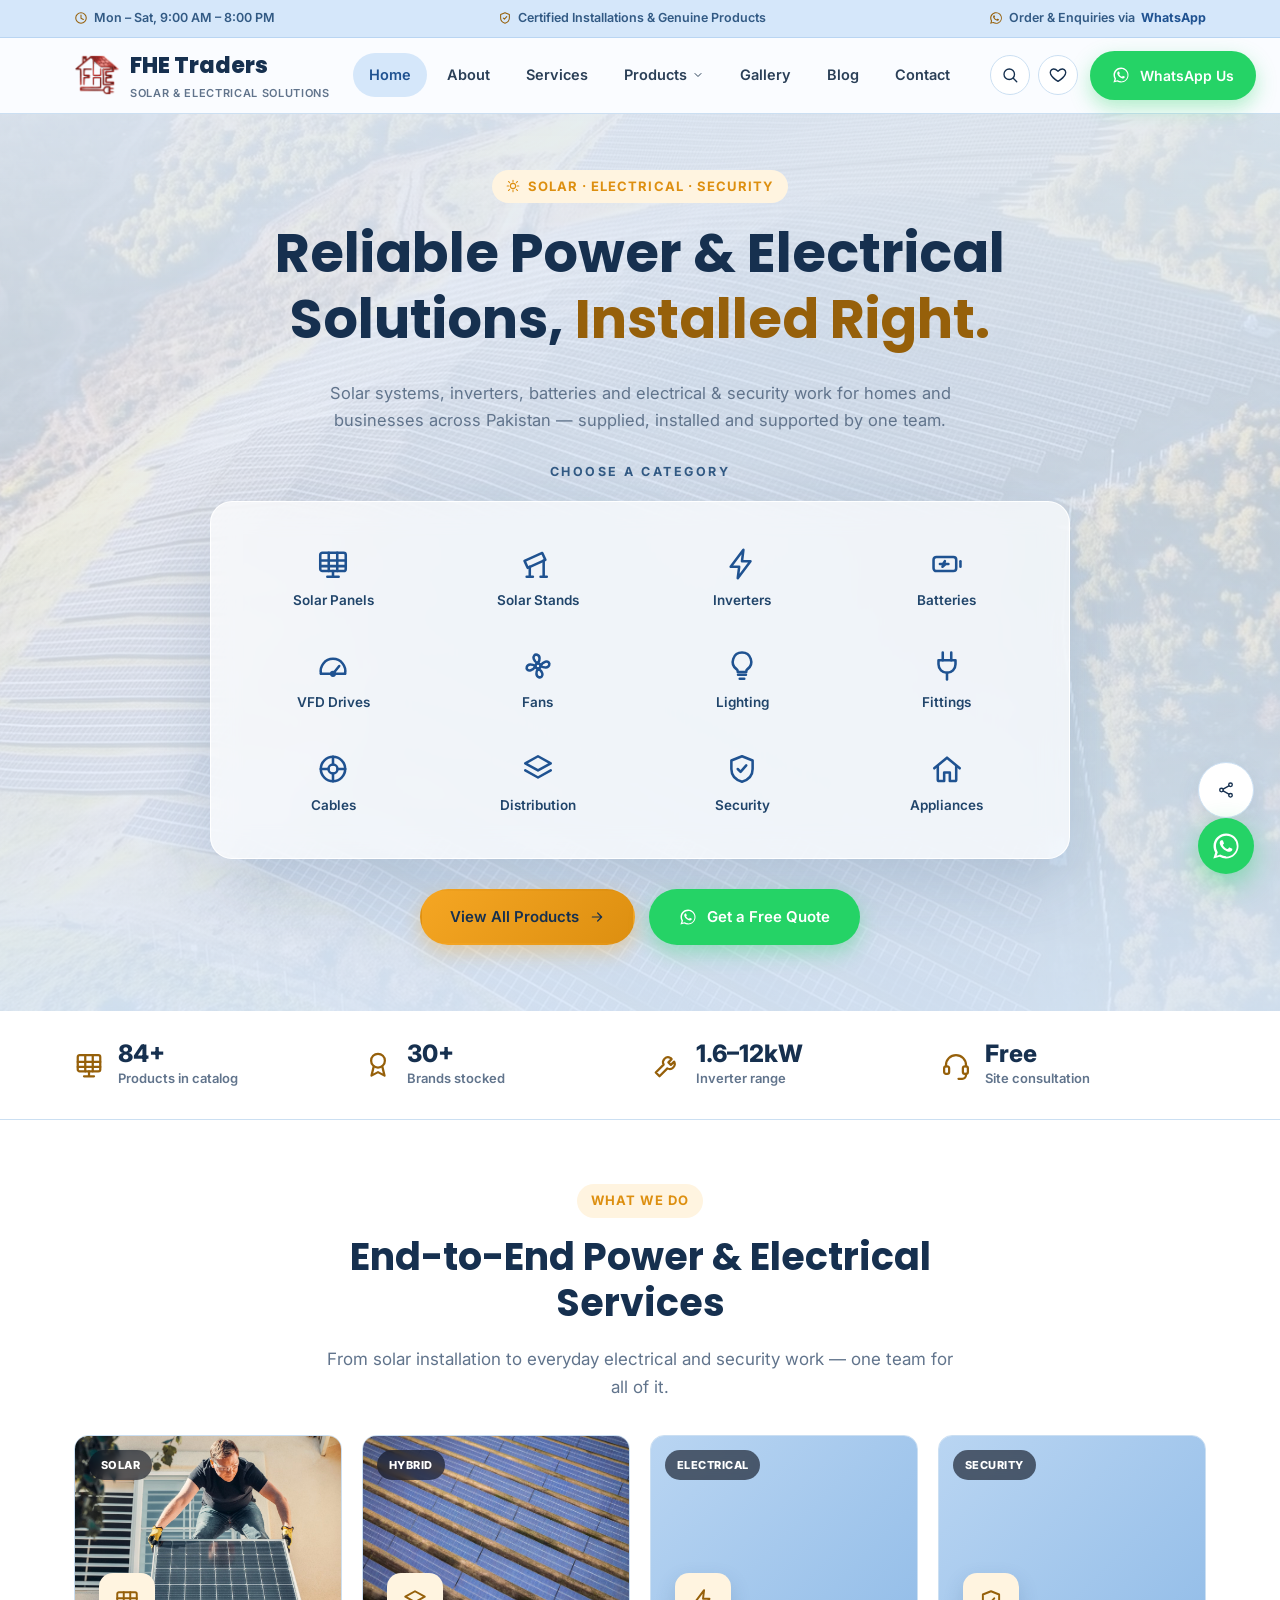
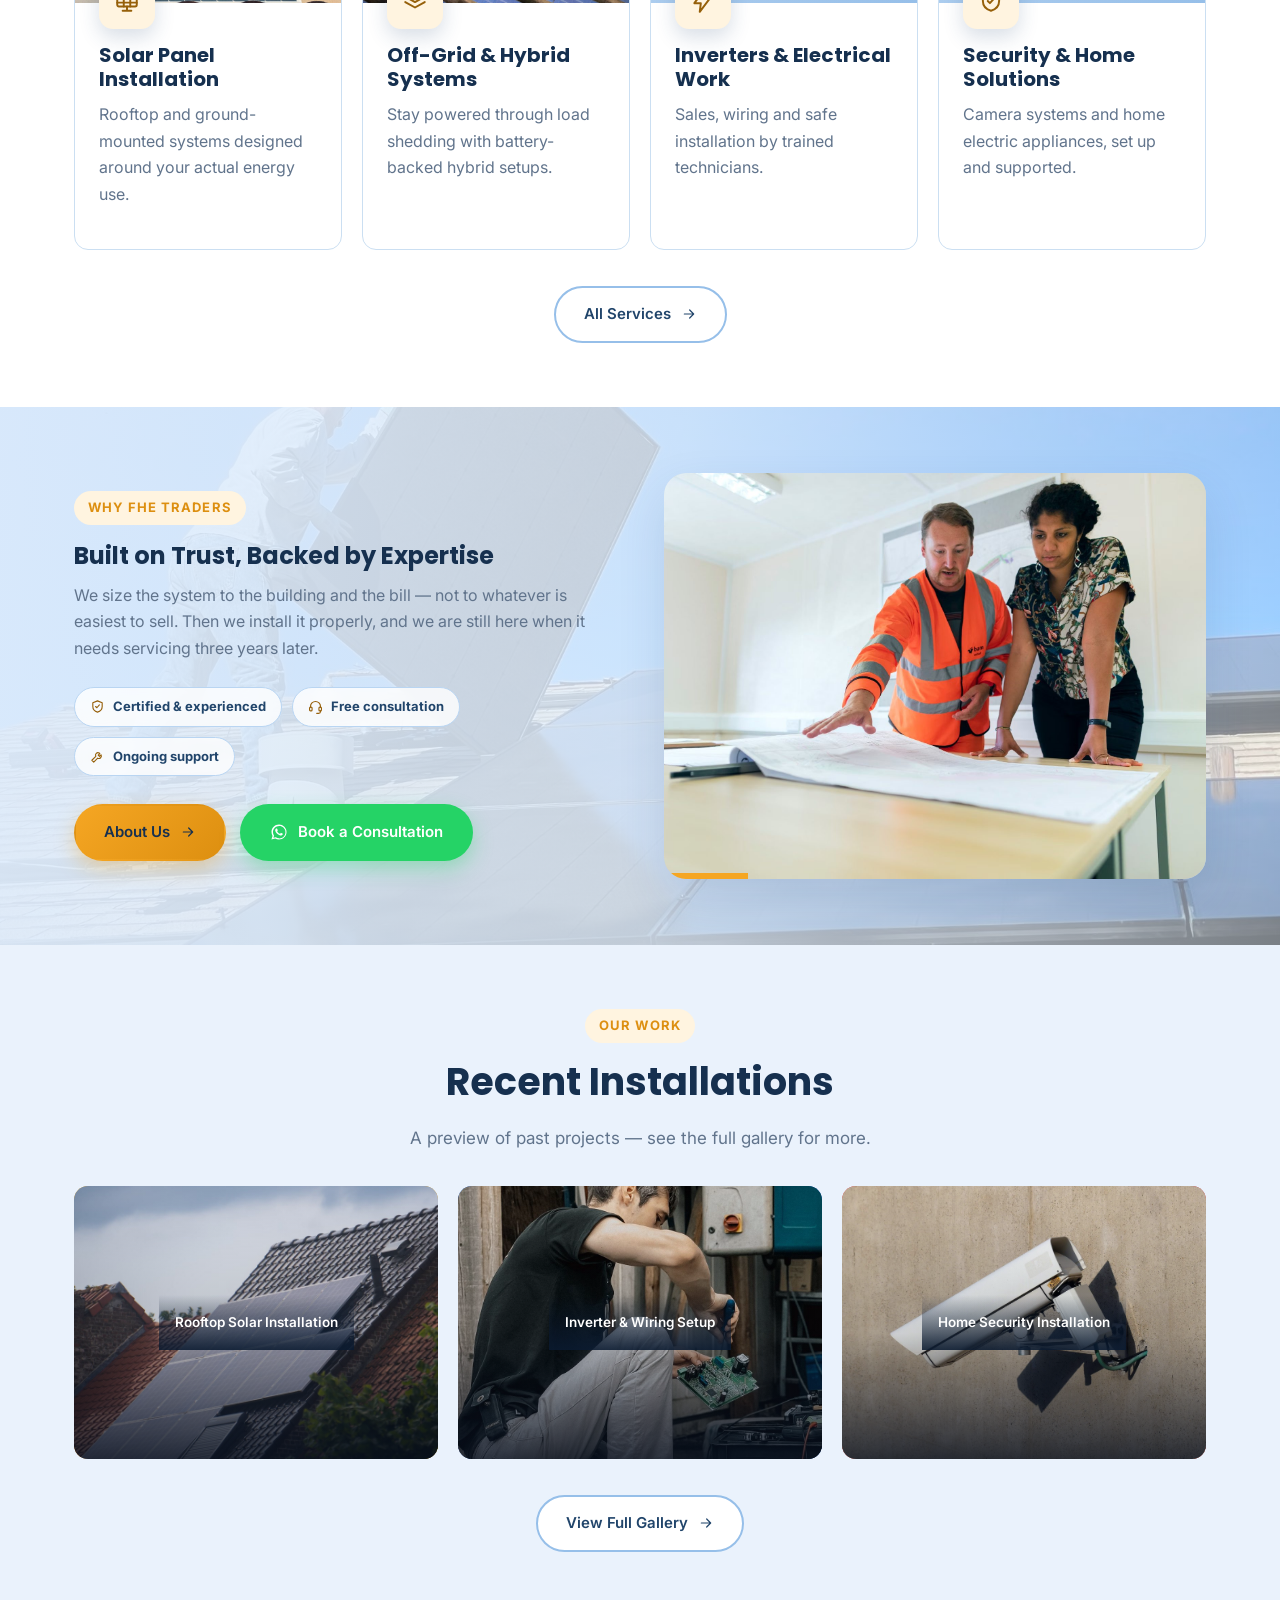
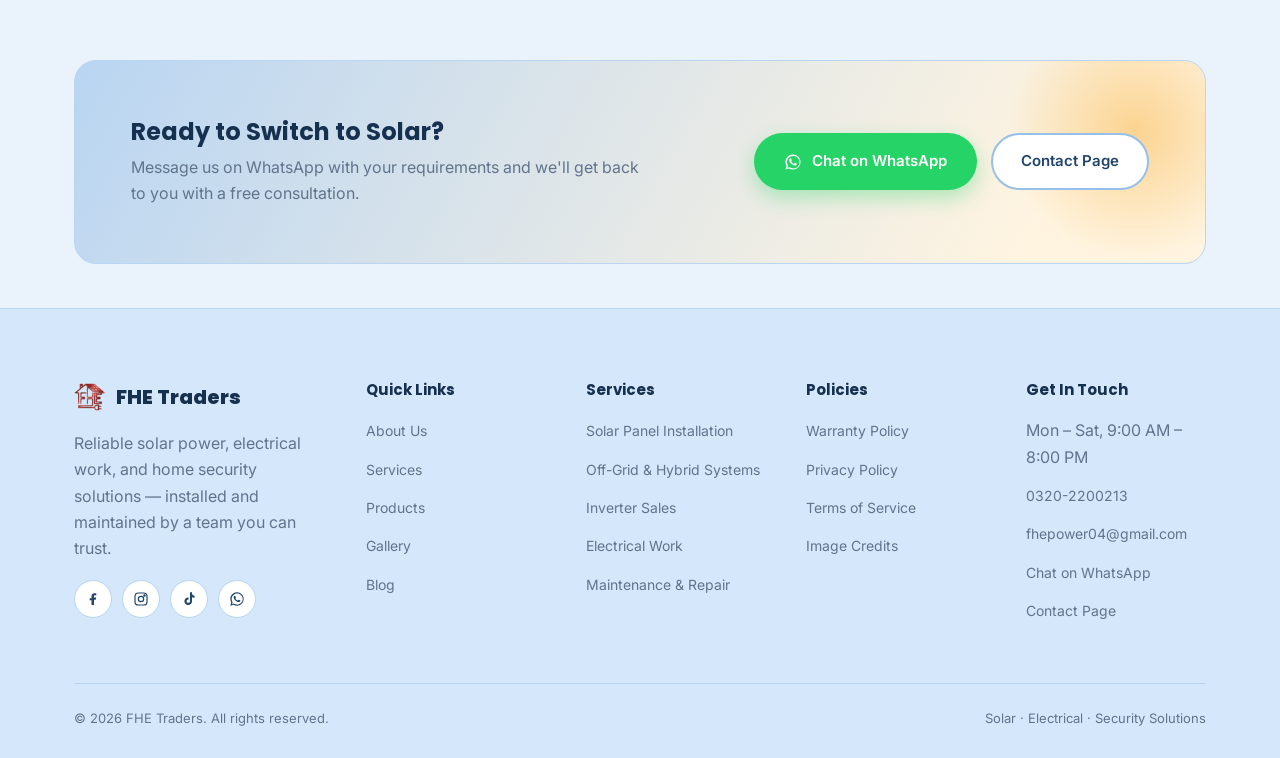
==== index.html @ 580abaf8 "Batteries: keep only the supplied Huawei ESM-48100B1 Removes the 14 other battery cards and replaces" ====
<!doctype html>
<html lang="en">
<head>
<meta charset="UTF-8">
<meta name="viewport" content="width=device-width, initial-scale=1.0">
<title>FHE Traders — Solar, Electrical & Security Solutions</title>
<meta name="description" content="FHE Traders provides solar panel installation, off-grid & hybrid systems, inverters, electrical work, and home security solutions. Chat with us on WhatsApp for a quote.">
<link rel="icon" type="image/png" href="images/site/favicon-32.png">
<link rel="preconnect" href="https://fonts.googleapis.com">
<link rel="preconnect" href="https://fonts.gstatic.com" crossorigin>
<link href="https://fonts.googleapis.com/css2?family=Inter:wght@400;500;600;700&family=Poppins:wght@600;700;800&display=swap" rel="stylesheet">
<link rel="stylesheet" href="css/style.css?v=20260919-batt">
<!-- Without JS the intro can never run, so undo the state it starts in. -->
<noscript><style>
.brand-intro { display: none; }
body.intro-pending { overflow: auto; }
body.intro-pending .logo .logo-mark img,
body.intro-pending .hero-inner > * { opacity: 1; transform: none; }
</style></noscript>
</head>
<body class="intro-pending">

<!-- Brand intro: the logo lands centre-screen, then flies to its slot in the
     header while the hero copy fades up behind it. js/intro.js drives it and
     removes .intro-pending if anything goes wrong, so the page can never be
     left hidden. -->
<div class="brand-intro" id="brand-intro" aria-hidden="true">
  <div class="brand-intro-stage" id="brand-intro-stage">
    <!-- Outline traced from the logo artwork; each path draws itself via
         stroke-dashoffset (pathLength="1" normalises the lengths), then the
         finished PNG cross-fades in over it. -->
    <svg class="brand-intro-draw" viewBox="0 0 512 512" fill="none" stroke="currentColor"
         stroke-width="2.6" stroke-linecap="round" stroke-linejoin="round">
        <path pathLength="1" d="M93.0 48.0L92.0 120.0L21.0 180.0L15.0 187.0L17.0 194.0L27.0 197.0L63.0 197.0L65.0 199.0L66.0 362.0L69.0 366.0L73.0 367.0L79.0 364.0L83.0 360.0L84.0 353.0L83.0 200.0L81.0 190.0L76.0 184.0L51.0 183.0L50.0 181.0L96.0 142.0L100.0 137.0L187.0 66.0L190.0 66.0L208.0 84.0L209.0 91.0L209.0 257.0L211.0 261.0L217.0 265.0L230.0 265.0L236.0 267.0L287.0 267.0L298.0 263.0L302.0 258.0L302.0 188.0L298.0 183.0L293.0 183.0L288.0 188.0L288.0 245.0L285.0 251.0L225.0 252.0L223.0 250.0L223.0 129.0L225.0 119.0L224.0 109.0L229.0 106.0L298.0 170.0L386.0 171.0L396.0 175.0L402.0 180.0L401.0 182.0L324.0 183.0L314.0 194.0L313.0 203.0L316.0 212.0L315.0 225.0L317.0 228.0L318.0 360.0L323.0 367.0L414.0 368.0L427.0 366.0L443.0 366.0L445.0 364.0L446.0 333.0L439.0 327.0L382.0 327.0L366.0 326.0L364.0 324.0L364.0 299.0L367.0 295.0L387.0 292.0L419.0 290.0L422.0 287.0L421.0 255.0L418.0 252.0L414.0 251.0L365.0 251.0L365.0 229.0L367.0 227.0L370.0 229.0L374.0 226.0L382.0 227.0L384.0 225.0L392.0 224.0L427.0 224.0L440.0 222.0L445.0 218.0L446.0 200.0L448.0 198.0L478.0 197.0L482.0 195.0L494.0 194.0L495.0 187.0L396.0 101.0L378.0 87.0L375.0 88.0L373.0 86.0L373.0 82.0L370.0 81.0L331.0 44.0L189.0 43.0L182.0 45.0L148.0 74.0L143.0 71.0L143.0 51.0L140.0 50.0L141.0 48.0L139.0 46.0L103.0 45.0L95.0 46.0Z"/>
        <path pathLength="1" d="M66.0 395.0L66.0 427.0L70.0 431.0L323.0 432.0L331.0 448.0L341.0 459.0L351.0 465.0L362.0 468.0L400.0 468.0L404.0 465.0L404.0 454.0L406.0 451.0L436.0 451.0L442.0 448.0L442.0 443.0L432.0 435.0L413.0 434.0L405.0 432.0L405.0 416.0L408.0 413.0L422.0 411.0L440.0 411.0L442.0 409.0L442.0 403.0L440.0 403.0L437.0 399.0L407.0 395.0L405.0 393.0L404.0 385.0L395.0 378.0L362.0 378.0L350.0 381.0L338.0 388.0L331.0 395.0L324.0 408.0L324.0 411.0L321.0 414.0L316.0 415.0L90.0 414.0L87.0 412.0L88.0 409.0L95.0 409.0L104.0 405.0L121.0 404.0L153.0 405.0L171.0 403.0L294.0 403.0L299.0 401.0L302.0 397.0L302.0 284.0L296.0 278.0L215.0 278.0L210.0 282.0L209.0 287.0L210.0 363.0L213.0 366.0L219.0 366.0L222.0 363.0L223.0 299.0L226.0 292.0L285.0 291.0L288.0 294.0L288.0 382.0L285.0 386.0L264.0 386.0L247.0 388.0L217.0 388.0L204.0 386.0L172.0 388.0L116.0 388.0L107.0 386.0L88.0 386.0L74.0 388.0Z"/>
        <path pathLength="1" d="M192.0 183.0L108.0 183.0L103.0 187.0L103.0 260.0L107.0 264.0L114.0 265.0L115.0 267.0L136.0 270.0L139.0 273.0L145.0 275.0L144.0 277.0L107.0 278.0L103.0 282.0L102.0 360.0L105.0 366.0L111.0 367.0L117.0 360.0L116.0 342.0L117.0 336.0L119.0 334.0L120.0 295.0L123.0 292.0L171.0 291.0L176.0 284.0L176.0 256.0L174.0 253.0L163.0 251.0L121.0 251.0L118.0 249.0L117.0 245.0L119.0 240.0L121.0 200.0L125.0 198.0L193.0 198.0L197.0 196.0L198.0 188.0Z"/>
        <path pathLength="1" d="M416.0 196.0L419.0 199.0L420.0 205.0L424.0 206.0L420.0 209.0L357.0 209.0L351.0 212.0L346.0 217.0L344.0 223.0L347.0 261.0L350.0 264.0L354.0 265.0L357.0 269.0L376.0 271.0L382.0 275.0L381.0 277.0L354.0 277.0L348.0 281.0L347.0 314.0L345.0 328.0L349.0 339.0L351.0 339.0L352.0 342.0L358.0 341.0L360.0 343.0L395.0 342.0L407.0 346.0L408.0 349.0L406.0 351.0L336.0 352.0L333.0 349.0L334.0 203.0L338.0 199.0L345.0 202.0L352.0 200.0L361.0 200.0L375.0 203.0L394.0 202.0L407.0 199.0L410.0 196.0Z"/>
        <path pathLength="1" d="M384.0 396.0L387.0 399.0L386.0 406.0L384.0 406.0L385.0 412.0L382.0 415.0L381.0 419.0L382.0 423.0L380.0 444.0L382.0 448.0L378.0 450.0L362.0 451.0L356.0 450.0L346.0 445.0L341.0 440.0L337.0 429.0L338.0 416.0L341.0 410.0L351.0 400.0L360.0 396.0Z"/>
        <path pathLength="1" d="M115.0 76.0L119.0 81.0L122.0 94.0L113.0 103.0L110.0 104.0L109.0 79.0L111.0 76.0Z"/>
        <path pathLength="1" d="M411.0 156.0L441.0 156.0Z"/>
    </svg>
    <img id="brand-intro-logo" class="brand-intro-logo" src="images/site/logo.png" alt="">
  </div>
</div>

<svg style="display:none" aria-hidden="true">
  <symbol id="icon-sun" viewBox="0 0 24 24" fill="none" stroke="currentColor" stroke-width="1.8" stroke-linecap="round" stroke-linejoin="round"><circle cx="12" cy="12" r="4.5"/><path d="M12 2v3M12 19v3M4.2 4.2l2.1 2.1M17.7 17.7l2.1 2.1M2 12h3M19 12h3M4.2 19.8l2.1-2.1M17.7 6.3l2.1-2.1"/></symbol>
  <symbol id="icon-panel" viewBox="0 0 24 24" fill="none" stroke="currentColor" stroke-width="1.8" stroke-linecap="round" stroke-linejoin="round"><rect x="3" y="4" width="18" height="13" rx="1.5"/><path d="M3 9.5h18M3 13.5h18M9 4v13M15 4v13"/><path d="M8 21h8M12 17v4"/></symbol>
  <symbol id="icon-battery" viewBox="0 0 24 24" fill="none" stroke="currentColor" stroke-width="1.8" stroke-linecap="round" stroke-linejoin="round"><rect x="2.5" y="7" width="16" height="10" rx="2"/><path d="M21.5 10v4"/><path d="M7 12h2.2L10.5 10 8.8 14 11 12H13"/></symbol>
  <symbol id="icon-zap" viewBox="0 0 24 24" fill="none" stroke="currentColor" stroke-width="1.8" stroke-linecap="round" stroke-linejoin="round"><path d="M13 2 4 14h6l-1 8 9-12h-6l1-8Z"/></symbol>
  <symbol id="icon-wrench" viewBox="0 0 24 24" fill="none" stroke="currentColor" stroke-width="1.8" stroke-linecap="round" stroke-linejoin="round"><path d="M14.7 6.3a4 4 0 0 0-5.4 5.4L3 18l3 3 6.3-6.3a4 4 0 0 0 5.4-5.4l-2.6 2.6-2-2 2.6-2.6Z"/></symbol>
  <symbol id="icon-shield" viewBox="0 0 24 24" fill="none" stroke="currentColor" stroke-width="1.8" stroke-linecap="round" stroke-linejoin="round"><path d="M12 3 4.5 6v6c0 4.5 3.2 7.7 7.5 9 4.3-1.3 7.5-4.5 7.5-9V6L12 3Z"/><path d="M9 12l2 2 4-4.5"/></symbol>
  <symbol id="icon-home" viewBox="0 0 24 24" fill="none" stroke="currentColor" stroke-width="1.8" stroke-linecap="round" stroke-linejoin="round"><path d="M3 11.5 12 4l9 7.5"/><path d="M5.5 10v9.5a1 1 0 0 0 1 1H10v-6h4v6h3.5a1 1 0 0 0 1-1V10"/></symbol>
  <symbol id="icon-headset" viewBox="0 0 24 24" fill="none" stroke="currentColor" stroke-width="1.8" stroke-linecap="round" stroke-linejoin="round"><path d="M4 13v-1a8 8 0 0 1 16 0v1"/><rect x="2.5" y="13" width="4" height="6" rx="1.5"/><rect x="17.5" y="13" width="4" height="6" rx="1.5"/><path d="M20 19v1a3 3 0 0 1-3 3h-3"/></symbol>
  <symbol id="icon-layers" viewBox="0 0 24 24" fill="none" stroke="currentColor" stroke-width="1.8" stroke-linecap="round" stroke-linejoin="round"><path d="m12 3 9 5-9 5-9-5 9-5Z"/><path d="m3 13 9 5 9-5"/></symbol>
  <symbol id="icon-clock" viewBox="0 0 24 24" fill="none" stroke="currentColor" stroke-width="1.8" stroke-linecap="round" stroke-linejoin="round"><circle cx="12" cy="12" r="9"/><path d="M12 7v5.5l4 2"/></symbol>
  <symbol id="icon-pin" viewBox="0 0 24 24" fill="none" stroke="currentColor" stroke-width="1.8" stroke-linecap="round" stroke-linejoin="round"><path d="M12 21s7-6.5 7-11.5A7 7 0 0 0 5 9.5C5 14.5 12 21 12 21Z"/><circle cx="12" cy="9.5" r="2.4"/></symbol>
  <symbol id="icon-phone" viewBox="0 0 24 24" fill="none" stroke="currentColor" stroke-width="1.8" stroke-linecap="round" stroke-linejoin="round"><path d="M6 3h3l1.5 5-2.3 1.7a12.5 12.5 0 0 0 6.1 6.1L16 13.5l5 1.5v3a2 2 0 0 1-2.2 2A17 17 0 0 1 4 5.2 2 2 0 0 1 6 3Z"/></symbol>
  <symbol id="icon-mail" viewBox="0 0 24 24" fill="none" stroke="currentColor" stroke-width="1.8" stroke-linecap="round" stroke-linejoin="round"><rect x="2.5" y="5" width="19" height="14" rx="2"/><path d="m3 6.5 9 6.5 9-6.5"/></symbol>
  <symbol id="icon-whatsapp" viewBox="0 0 32 32" fill="currentColor"><path d="M16.02 2.67C8.65 2.67 2.67 8.65 2.67 16.02c0 2.5.68 4.85 1.86 6.87L2.5 29.33l6.6-1.98a13.3 13.3 0 0 0 6.92 1.9h.01c7.37 0 13.35-5.98 13.35-13.35 0-3.57-1.39-6.92-3.91-9.44a13.26 13.26 0 0 0-9.45-3.79Zm0 24.3h-.01a11.06 11.06 0 0 1-5.64-1.55l-.4-.24-3.92 1.18 1.19-3.82-.26-.4a11.06 11.06 0 0 1-1.7-5.92c0-6.12 4.98-11.1 11.11-11.1 2.97 0 5.76 1.16 7.85 3.26a11.02 11.02 0 0 1 3.25 7.85c0 6.13-4.98 11.11-11.1 11.11h.01v.01Zm6.08-8.32c-.33-.17-1.97-.97-2.28-1.08-.31-.11-.53-.17-.75.17-.22.33-.86 1.08-1.05 1.3-.19.22-.39.25-.72.08-.33-.17-1.4-.52-2.66-1.65-.98-.88-1.65-1.96-1.84-2.29-.19-.33-.02-.5.15-.67.15-.15.33-.39.5-.58.17-.19.22-.33.33-.55.11-.22.06-.42-.03-.58-.08-.17-.75-1.81-1.03-2.48-.27-.65-.55-.56-.75-.57h-.64c-.22 0-.58.08-.88.42-.3.33-1.16 1.13-1.16 2.76 0 1.63 1.19 3.2 1.36 3.42.17.22 2.34 3.57 5.67 5.01.79.34 1.41.55 1.89.7.79.25 1.51.21 2.08.13.63-.09 1.97-.8 2.24-1.58.28-.77.28-1.44.19-1.58-.08-.14-.3-.22-.63-.39Z"/></symbol>
  <symbol id="icon-facebook" viewBox="0 0 24 24" fill="currentColor"><path d="M13.5 21v-8h2.7l.4-3.1h-3.1V8c0-.9.25-1.5 1.55-1.5H17V3.7C16.6 3.65 15.5 3.5 14.2 3.5c-2.6 0-4.4 1.6-4.4 4.5v2.9H7v3.1h2.8V21h3.7Z"/></symbol>
  <symbol id="icon-tiktok" viewBox="0 0 24 24" fill="currentColor"><path d="M16.5 2h-3v13.2a2.6 2.6 0 1 1-2.1-2.55V9.6a5.7 5.7 0 1 0 5.1 5.67V8.9a6.5 6.5 0 0 0 3.9 1.28V7.1a3.6 3.6 0 0 1-3.9-3.6V2Z"/></symbol>
  <symbol id="icon-instagram" viewBox="0 0 24 24" fill="none" stroke="currentColor" stroke-width="1.8" stroke-linecap="round" stroke-linejoin="round"><rect x="3" y="3" width="18" height="18" rx="5"/><circle cx="12" cy="12" r="4"/><circle cx="17.2" cy="6.8" r="1"/></symbol>
  <symbol id="icon-arrow-right" viewBox="0 0 24 24" fill="none" stroke="currentColor" stroke-width="1.8" stroke-linecap="round" stroke-linejoin="round"><path d="M5 12h14M13 6l6 6-6 6"/></symbol>
  <symbol id="icon-check" viewBox="0 0 24 24" fill="none" stroke="currentColor" stroke-width="2" stroke-linecap="round" stroke-linejoin="round"><path d="M20 6 9 17l-5-5"/></symbol>
  <symbol id="icon-image" viewBox="0 0 24 24" fill="none" stroke="currentColor" stroke-width="1.8" stroke-linecap="round" stroke-linejoin="round"><rect x="3" y="4" width="18" height="16" rx="2"/><circle cx="8.5" cy="9.5" r="1.7"/><path d="m21 16-5.5-5.5L4 21"/></symbol>
  <symbol id="icon-menu-book" viewBox="0 0 24 24" fill="none" stroke="currentColor" stroke-width="1.8" stroke-linecap="round" stroke-linejoin="round"><path d="M4 5.5A2.5 2.5 0 0 1 6.5 3H20v15.5H6.5A2.5 2.5 0 0 0 4 21V5.5Z"/><path d="M4 18.5A2.5 2.5 0 0 1 6.5 16H20"/></symbol>
  <symbol id="icon-target" viewBox="0 0 24 24" fill="none" stroke="currentColor" stroke-width="1.8" stroke-linecap="round" stroke-linejoin="round"><circle cx="12" cy="12" r="8.5"/><circle cx="12" cy="12" r="4.5"/><circle cx="12" cy="12" r="0.8" fill="currentColor"/></symbol>
  <symbol id="icon-eye" viewBox="0 0 24 24" fill="none" stroke="currentColor" stroke-width="1.8" stroke-linecap="round" stroke-linejoin="round"><path d="M2.5 12S6 5.5 12 5.5 21.5 12 21.5 12 18 18.5 12 18.5 2.5 12 2.5 12Z"/><circle cx="12" cy="12" r="3"/></symbol>
  <symbol id="icon-award" viewBox="0 0 24 24" fill="none" stroke="currentColor" stroke-width="1.8" stroke-linecap="round" stroke-linejoin="round"><circle cx="12" cy="8.5" r="5.5"/><path d="m8.5 13.5-1.7 7 5.2-2.8 5.2 2.8-1.7-7"/></symbol>
  <symbol id="icon-tool-alt" viewBox="0 0 24 24" fill="none" stroke="currentColor" stroke-width="1.8" stroke-linecap="round" stroke-linejoin="round"><path d="M11 4a3 3 0 0 1 3.9 2.9c0 .4-.07.77-.2 1.1l6 6a2.1 2.1 0 0 1-3 3l-6-6a3 3 0 0 1-4-3.6L9.5 9.2 7.3 7 8 4.3 10 4Z"/></symbol>
  <symbol id="icon-search" viewBox="0 0 24 24" fill="none" stroke="currentColor" stroke-width="1.8" stroke-linecap="round" stroke-linejoin="round"><circle cx="11" cy="11" r="7"/><path d="m21 21-4.3-4.3"/></symbol>
  <symbol id="icon-heart" viewBox="0 0 24 24" fill="none" stroke="currentColor" stroke-width="1.8" stroke-linecap="round" stroke-linejoin="round"><path d="M12 20.5s-7.5-4.6-9.7-9.3C.8 7.8 2.4 4.5 5.8 4c2.1-.3 3.9.8 6.2 3 2.3-2.2 4.1-3.3 6.2-3 3.4.5 5 3.8 3.5 7.2C19.5 15.9 12 20.5 12 20.5Z"/></symbol>
  <symbol id="icon-chevron-down" viewBox="0 0 24 24" fill="none" stroke="currentColor" stroke-width="2" stroke-linecap="round" stroke-linejoin="round"><path d="m6 9 6 6 6-6"/></symbol>
  <symbol id="icon-x" viewBox="0 0 24 24" fill="none" stroke="currentColor" stroke-width="2" stroke-linecap="round" stroke-linejoin="round"><path d="M18 6 6 18M6 6l12 12"/></symbol>
  <symbol id="icon-arrow-up" viewBox="0 0 24 24" fill="none" stroke="currentColor" stroke-width="2" stroke-linecap="round" stroke-linejoin="round"><path d="M12 19V5M6 11l6-6 6 6"/></symbol>
  <symbol id="icon-star" viewBox="0 0 24 24" fill="none" stroke="currentColor" stroke-width="1.8" stroke-linecap="round" stroke-linejoin="round"><path d="m12 3 2.6 5.9 6.4.6-4.8 4.3 1.4 6.3L12 16.9 6.4 20.1l1.4-6.3-4.8-4.3 6.4-.6L12 3Z"/></symbol>
  <symbol id="icon-plug" viewBox="0 0 24 24" fill="none" stroke="currentColor" stroke-width="1.8" stroke-linecap="round" stroke-linejoin="round"><path d="M9 2.5v5.5M15 2.5v5.5"/><path d="M6 8h12v2.8a6 6 0 0 1-12 0V8Z"/><path d="M12 16.8V21.5"/></symbol>
  <symbol id="icon-stand" viewBox="0 0 24 24" fill="none" stroke="currentColor" stroke-width="1.8" stroke-linecap="round" stroke-linejoin="round"><path d="M2.5 9.8 15 4.2l2.2 4.9L4.7 14.7 2.5 9.8Z"/><path d="M6.2 14V21M16 9.6V21M4 21h4.4M13.8 21h4.4"/></symbol>
  <symbol id="icon-gauge" viewBox="0 0 24 24" fill="none" stroke="currentColor" stroke-width="1.8" stroke-linecap="round" stroke-linejoin="round"><path d="M3.5 17.5a8.7 8.7 0 1 1 17 0"/><path d="M12 17.5 16.4 12"/><circle cx="12" cy="17.5" r="1.3"/><path d="M3.5 17.5h17"/></symbol>
  <symbol id="icon-fan" viewBox="0 0 24 24" fill="none" stroke="currentColor" stroke-width="1.8" stroke-linecap="round" stroke-linejoin="round"><circle cx="12" cy="12" r="1.8"/><path d="M12 10.2c1.6-2.6 1.5-5.4-.6-6.1-1.7-.6-3 .9-2.4 2.8.4 1.4 1.6 2.6 3 3.3Z"/><path d="M13.8 12c2.6 1.6 5.4 1.5 6.1-.6.6-1.7-.9-3-2.8-2.4-1.4.4-2.6 1.6-3.3 3Z"/><path d="M12 13.8c-1.6 2.6-1.5 5.4.6 6.1 1.7.6 3-.9 2.4-2.8-.4-1.4-1.6-2.6-3-3.3Z"/><path d="M10.2 12c-2.6-1.6-5.4-1.5-6.1.6-.6 1.7.9 3 2.8 2.4 1.4-.4 2.6-1.6 3.3-3Z"/></symbol>
  <symbol id="icon-cable" viewBox="0 0 24 24" fill="none" stroke="currentColor" stroke-width="1.8" stroke-linecap="round" stroke-linejoin="round"><circle cx="12" cy="12" r="8.6"/><circle cx="12" cy="12" r="3.2"/><path d="M12 3.4v5.4M12 15.2v5.4M3.4 12h5.4M15.2 12h5.4"/></symbol>
  <symbol id="icon-bulb" viewBox="0 0 24 24" fill="none" stroke="currentColor" stroke-width="1.8" stroke-linecap="round" stroke-linejoin="round"><path d="M9.2 18.2h5.6M10.4 21h3.2"/><path d="M12 2.5a6.5 6.5 0 0 0-3.9 11.7c.5.4.9 1 .9 1.7v.3h6v-.3c0-.7.4-1.3.9-1.7A6.5 6.5 0 0 0 12 2.5Z"/></symbol>
  <symbol id="icon-share" viewBox="0 0 24 24" fill="none" stroke="currentColor" stroke-width="1.8" stroke-linecap="round" stroke-linejoin="round"><circle cx="18" cy="5" r="2.4"/><circle cx="6" cy="12" r="2.4"/><circle cx="18" cy="19" r="2.4"/><path d="m8.2 10.8 7.6-4.4M8.2 13.2l7.6 4.4"/></symbol>
</svg>

<div class="utility-bar">
  <div class="container">
    <div class="utility-item"><svg width="14" height="14"><use href="#icon-clock"/></svg> Mon &ndash; Sat, 9:00 AM &ndash; 8:00 PM</div>
    <div class="utility-item"><svg width="14" height="14"><use href="#icon-shield"/></svg> Certified Installations &amp; Genuine Products</div>
    <div class="utility-item"><svg width="14" height="14"><use href="#icon-whatsapp"/></svg> Order &amp; Enquiries via <a href="#" data-whatsapp data-msg="Hi FHE Traders, I'd like to get in touch.">WhatsApp</a></div>
  </div>
</div>

<header class="site-header">
  <div class="container">
    <a href="index.html" class="logo">
      <span class="logo-mark"><img src="images/site/logo-mark.png" alt="" width="46" height="46" decoding="async"></span>
      <span>FHE Traders<small>Solar &amp; Electrical Solutions</small></span>
    </a>
    <nav class="main-nav">
      <a href="index.html">Home</a>
      <a href="about.html">About</a>
      <a href="services.html">Services</a>
      <div class="nav-dropdown" id="categories-dropdown">
        <a href="products.html">Products <span class="chev-btn" aria-hidden="true"><svg class="chev" width="12" height="12"><use href="#icon-chevron-down"/></svg></span></a>
        <div class="nav-dropdown-panel">
          <a href="products.html#solar-panels" class="nav-dropdown-item cat-solar"><svg><use href="#icon-panel"/></svg> Solar Panels</a>
          <a href="products.html#solar-stands" class="nav-dropdown-item cat-stands"><svg><use href="#icon-stand"/></svg> Solar Stands</a>
          <a href="products.html#inverters" class="nav-dropdown-item cat-inverter"><svg><use href="#icon-zap"/></svg> Inverters</a>
          <a href="products.html#batteries" class="nav-dropdown-item cat-battery"><svg><use href="#icon-battery"/></svg> Lithium Batteries</a>
          <a href="products.html#vfd" class="nav-dropdown-item cat-vfd"><svg><use href="#icon-gauge"/></svg> VFD Drives</a>
          <a href="products.html#fans" class="nav-dropdown-item cat-fans"><svg><use href="#icon-fan"/></svg> Fans</a>
          <a href="products.html#lighting" class="nav-dropdown-item cat-lighting"><svg><use href="#icon-bulb"/></svg> Lighting</a>
          <a href="products.html#fittings" class="nav-dropdown-item cat-fittings"><svg><use href="#icon-plug"/></svg> Electrical Fittings</a>
          <a href="products.html#wiring" class="nav-dropdown-item cat-wiring"><svg><use href="#icon-cable"/></svg> Wiring &amp; Cables</a>
          <a href="products.html#distribution" class="nav-dropdown-item cat-distribution"><svg><use href="#icon-layers"/></svg> Distribution &amp; Breakers</a>
          <a href="products.html#security" class="nav-dropdown-item cat-security"><svg><use href="#icon-shield"/></svg> Security Systems</a>
          <a href="products.html#appliances" class="nav-dropdown-item cat-appliances"><svg><use href="#icon-home"/></svg> Home Appliances</a>
          <a href="products.html" class="nav-dropdown-item view-all">View All Products <svg width="14" height="14"><use href="#icon-arrow-right"/></svg></a>

        </div>
      </div>
      <a href="gallery.html">Gallery</a>
      <a href="blog.html">Blog</a>
      <a href="contact.html">Contact</a>
    </nav>
    <div class="header-actions">
      <button class="icon-btn" id="search-toggle-btn" aria-label="Search products"><svg width="18" height="18"><use href="#icon-search"/></svg></button>
      <a href="wishlist.html" class="icon-btn" id="wishlist-header-btn" aria-label="Wishlist">
        <svg width="18" height="18"><use href="#icon-heart"/></svg>
        <span class="icon-badge-count" id="wishlist-count" hidden>0</span>
      </a>
      <a href="#" class="btn btn-whatsapp btn-sm" data-whatsapp data-msg="Hi FHE Traders, I'd like to get a quote.">
        <svg width="18" height="18"><use href="#icon-whatsapp"/></svg><span class="label">WhatsApp Us</span>
      </a>
      <button class="nav-toggle" aria-label="Toggle menu"><span></span><span></span><span></span></button>
    </div>
  </div>
  <div class="search-panel" id="search-panel">
    <div class="container">
      <div class="search-input-wrap">
        <svg class="search-icon" width="18" height="18"><use href="#icon-search"/></svg>
        <input type="text" id="search-input" placeholder="Search products (e.g. inverter, battery, solar panel)..." autocomplete="off">
      </div>
      <div class="search-results" id="search-results"></div>
    </div>
  </div>
</header>



<main>

  <section class="hero hero-media-on">
    <div class="hero-media">
      <!-- Poster shows first and stays put for reduced-motion viewers -->
      <img class="hero-fallback" src="images/site/hero-poster.jpg" alt="" aria-hidden="true">
      <video autoplay muted loop playsinline preload="metadata"
             poster="images/site/hero-poster.jpg" aria-hidden="true"
             onerror="this.remove()">
        <source src="images/site/hero.mp4" type="video/mp4">
      </video>
    </div>
    <div class="hero-scrim"></div>
    <div class="container">
      <div class="hero-inner">
        <div class="eyebrow"><svg width="14" height="14"><use href="#icon-sun"/></svg> Solar &middot; Electrical &middot; Security</div>
        <h1>Reliable Power &amp; Electrical Solutions, <span class="accent">Installed Right.</span></h1>
        <p class="lead">Solar systems, inverters, batteries and electrical &amp; security work for homes and businesses across Pakistan &mdash; supplied, installed and supported by one team.</p>

        <!-- Category chooser: every tile deep-links to the filtered products page -->
        <span class="choose-label">Choose a Category</span>
        <nav class="cat-chooser" aria-label="Product categories">
          <div class="cat-chooser-grid">
            <a class="cat-tile" href="products.html#solar-panels"><svg><use href="#icon-panel"/></svg><span>Solar Panels</span></a>
            <a class="cat-tile" href="products.html#solar-stands"><svg><use href="#icon-stand"/></svg><span>Solar Stands</span></a>
            <a class="cat-tile" href="products.html#inverters"><svg><use href="#icon-zap"/></svg><span>Inverters</span></a>
            <a class="cat-tile" href="products.html#batteries"><svg><use href="#icon-battery"/></svg><span>Batteries</span></a>
            <a class="cat-tile" href="products.html#vfd"><svg><use href="#icon-gauge"/></svg><span>VFD Drives</span></a>
            <a class="cat-tile" href="products.html#fans"><svg><use href="#icon-fan"/></svg><span>Fans</span></a>
            <a class="cat-tile" href="products.html#lighting"><svg><use href="#icon-bulb"/></svg><span>Lighting</span></a>
            <a class="cat-tile" href="products.html#fittings"><svg><use href="#icon-plug"/></svg><span>Fittings</span></a>
            <a class="cat-tile" href="products.html#wiring"><svg><use href="#icon-cable"/></svg><span>Cables</span></a>
            <a class="cat-tile" href="products.html#distribution"><svg><use href="#icon-layers"/></svg><span>Distribution</span></a>
            <a class="cat-tile" href="products.html#security"><svg><use href="#icon-shield"/></svg><span>Security</span></a>
            <a class="cat-tile" href="products.html#appliances"><svg><use href="#icon-home"/></svg><span>Appliances</span></a>
          </div>
        </nav>

        <div class="hero-actions">
          <a href="products.html" class="btn btn-primary">View All Products <svg width="16" height="16"><use href="#icon-arrow-right"/></svg></a>
          <a href="#" class="btn btn-whatsapp" data-whatsapp data-msg="Hi FHE Traders, I'd like a free consultation.">
            <svg width="18" height="18"><use href="#icon-whatsapp"/></svg> Get a Free Quote
          </a>
        </div>
      </div>
    </div>
  </section>

  <section class="stat-strip">
    <div class="container">
      <div class="stat-item">
        <svg width="30" height="30"><use href="#icon-panel"/></svg>
        <div><div class="stat-num">84+</div><div class="stat-label">Products in catalog</div></div>
      </div>
      <div class="stat-item">
        <svg width="30" height="30"><use href="#icon-award"/></svg>
        <div><div class="stat-num">30+</div><div class="stat-label">Brands stocked</div></div>
      </div>
      <div class="stat-item">
        <svg width="30" height="30"><use href="#icon-wrench"/></svg>
        <div><div class="stat-num">1.6&ndash;12kW</div><div class="stat-label">Inverter range</div></div>
      </div>
      <div class="stat-item">
        <svg width="30" height="30"><use href="#icon-headset"/></svg>
        <div><div class="stat-num">Free</div><div class="stat-label">Site consultation</div></div>
      </div>
    </div>
  </section>

  <section class="section section-alt">
    <div class="container">
      <div class="section-head">
        <span class="eyebrow">What We Do</span>
        <h2>End-to-End Power &amp; Electrical Services</h2>
        <p>From solar installation to everyday electrical and security work &mdash; one team for all of it.</p>
      </div>
      <div class="grid grid-4">
        <div class="card service-card has-media">
          <div class="media-top">
            <span class="media-tag">Solar</span>
            <img src="images/site/svc-solar-install.jpg" alt="Solar Panel Installation" loading="lazy" decoding="async"
                 onerror="this.closest('.media-top').remove()">
          </div>
          <div class="service-body">
            <div class="icon-badge"><svg width="26" height="26"><use href="#icon-panel"/></svg></div>
            <h3>Solar Panel Installation</h3>
            <p>Rooftop and ground-mounted systems designed around your actual energy use.</p>
          </div>
        </div>
        <div class="card service-card has-media">
          <div class="media-top">
            <span class="media-tag">Hybrid</span>
            <img src="images/site/svc-offgrid.jpg" alt="Off-Grid and Hybrid Systems" loading="lazy" decoding="async"
                 onerror="this.closest('.media-top').remove()">
          </div>
          <div class="service-body">
            <div class="icon-badge"><svg width="26" height="26"><use href="#icon-layers"/></svg></div>
            <h3>Off-Grid &amp; Hybrid Systems</h3>
            <p>Stay powered through load shedding with battery-backed hybrid setups.</p>
          </div>
        </div>
        <div class="card service-card has-media">
          <div class="media-top">
            <span class="media-tag">Electrical</span>
            <img src="images/site/svc-electrical.jpg" alt="Inverters and Electrical Work" loading="lazy" decoding="async"
                 onerror="this.closest('.media-top').remove()">
          </div>
          <div class="service-body">
            <div class="icon-badge"><svg width="26" height="26"><use href="#icon-zap"/></svg></div>
            <h3>Inverters &amp; Electrical Work</h3>
            <p>Sales, wiring and safe installation by trained technicians.</p>
          </div>
        </div>
        <div class="card service-card has-media">
          <div class="media-top">
            <span class="media-tag">Security</span>
            <img src="images/site/svc-security.jpg" alt="Security and Home Solutions" loading="lazy" decoding="async"
                 onerror="this.closest('.media-top').remove()">
          </div>
          <div class="service-body">
            <div class="icon-badge"><svg width="26" height="26"><use href="#icon-shield"/></svg></div>
            <h3>Security &amp; Home Solutions</h3>
            <p>Camera systems and home electric appliances, set up and supported.</p>
          </div>
        </div>
      </div>
      <div class="text-center" style="margin-top:36px;">
        <a href="services.html" class="btn btn-outline-dark">All Services <svg width="16" height="16"><use href="#icon-arrow-right"/></svg></a>
      </div>
    </div>
  </section>


  <section class="photo-band">
    <img src="images/site/about-work.jpg" alt="Technician installing solar panels on a rooftop" loading="lazy" decoding="async">
    <div class="container">
      <div class="split">
        <div>
          <span class="eyebrow">Why FHE Traders</span>
          <h2>Built on Trust, Backed by Expertise</h2>
          <p>We size the system to the building and the bill &mdash; not to whatever is easiest to sell. Then we install it properly, and we are still here when it needs servicing three years later.</p>
          <div class="hero-badges" style="margin-top:26px;">
            <span class="hero-badge"><svg width="15" height="15"><use href="#icon-shield"/></svg> Certified &amp; experienced</span>
            <span class="hero-badge"><svg width="15" height="15"><use href="#icon-headset"/></svg> Free consultation</span>
            <span class="hero-badge"><svg width="15" height="15"><use href="#icon-wrench"/></svg> Ongoing support</span>
          </div>
          <div class="hero-actions" style="margin-top:28px;">
            <a href="about.html" class="btn btn-primary">About Us <svg width="16" height="16"><use href="#icon-arrow-right"/></svg></a>
            <a href="#" class="btn btn-whatsapp" data-whatsapp data-msg="Hi FHE Traders, I'd like to book a free site consultation.">
              <svg width="18" height="18"><use href="#icon-whatsapp"/></svg> Book a Consultation
            </a>
          </div>
        </div>
        <div class="split-media">
          <img src="images/site/svc-consultation.jpg" alt="FHE Traders reviewing a system plan with a customer" loading="lazy" decoding="async">
        </div>
      </div>
    </div>
  </section>

  <section class="section">
    <div class="container">
      <div class="section-head">
        <span class="eyebrow">Our Work</span>
        <h2>Recent Installations</h2>
        <p>A preview of past projects — see the full gallery for more.</p>
      </div>
      <div class="gallery-grid">
        <a href="gallery.html" class="gallery-item has-photo" data-category="solar-panels">
          <img src="images/site/gal-rooftop-solar.jpg" alt="Rooftop Solar Installation" loading="lazy" decoding="async"
               onerror="this.parentNode.classList.remove('has-photo');this.remove()">
          <svg><use href="#icon-panel"/></svg>
          <span class="gallery-caption">Rooftop Solar Installation</span>
        </a>
        <a href="gallery.html" class="gallery-item has-photo" data-category="inverters">
          <img src="images/site/gal-inverter.jpg" alt="Inverter and Wiring Setup" loading="lazy" decoding="async"
               onerror="this.parentNode.classList.remove('has-photo');this.remove()">
          <svg><use href="#icon-zap"/></svg>
          <span class="gallery-caption">Inverter &amp; Wiring Setup</span>
        </a>
        <a href="gallery.html" class="gallery-item has-photo" data-category="security">
          <img src="images/site/gal-security.jpg" alt="Home Security Installation" loading="lazy" decoding="async"
               onerror="this.parentNode.classList.remove('has-photo');this.remove()">
          <svg><use href="#icon-shield"/></svg>
          <span class="gallery-caption">Home Security Installation</span>
        </a>
      </div>
      <div class="text-center" style="margin-top:36px;">
        <a href="gallery.html" class="btn btn-outline-dark">View Full Gallery <svg width="16" height="16"><use href="#icon-arrow-right"/></svg></a>
      </div>
    </div>
  </section>

  <section class="section-tight">
    <div class="container">
      <div class="cta-banner">
        <div class="cta-text">
          <h2>Ready to Switch to Solar?</h2>
          <p>Message us on WhatsApp with your requirements and we'll get back to you with a free consultation.</p>
        </div>
        <div class="cta-actions">
          <a href="#" class="btn btn-whatsapp" data-whatsapp data-msg="Hi FHE Traders, I'd like a free consultation for solar installation.">
            <svg width="18" height="18"><use href="#icon-whatsapp"/></svg> Chat on WhatsApp
          </a>
          <a href="contact.html" class="btn btn-outline">Contact Page</a>
        </div>
      </div>
    </div>
  </section>

</main>

<footer class="site-footer">
  <div class="container">
    <div class="footer-grid">
      <div>
        <div class="footer-logo"><img src="images/site/logo-mark.png" alt="" width="32" height="32" loading="lazy" decoding="async"> FHE Traders</div>
        <p>Reliable solar power, electrical work, and home security solutions — installed and maintained by a team you can trust.</p>
        <div class="footer-social">
          <a href="#" aria-label="Facebook"><svg width="16" height="16"><use href="#icon-facebook"/></svg></a>
          <a href="https://www.instagram.com/futurehomeelect24/" target="_blank" rel="noopener" aria-label="Instagram"><svg width="16" height="16"><use href="#icon-instagram"/></svg></a>
          <a href="https://www.tiktok.com/@fhesolar24" target="_blank" rel="noopener" aria-label="TikTok"><svg width="16" height="16"><use href="#icon-tiktok"/></svg></a>
          <a href="#" data-whatsapp data-msg="Hi FHE Traders, I'd like to know more." aria-label="WhatsApp"><svg width="16" height="16"><use href="#icon-whatsapp"/></svg></a>
        </div>
      </div>
      <div class="footer-col">
        <h4>Quick Links</h4>
        <ul>
          <li><a href="about.html">About Us</a></li>
          <li><a href="services.html">Services</a></li>
          <li><a href="products.html">Products</a></li>
          <li><a href="gallery.html">Gallery</a></li>
          <li><a href="blog.html">Blog</a></li>
        </ul>
      </div>
      <div class="footer-col">
        <h4>Services</h4>
        <ul>
          <li><a href="services.html">Solar Panel Installation</a></li>
          <li><a href="services.html">Off-Grid &amp; Hybrid Systems</a></li>
          <li><a href="services.html">Inverter Sales</a></li>
          <li><a href="services.html">Electrical Work</a></li>
          <li><a href="services.html">Maintenance &amp; Repair</a></li>
        </ul>
      </div>
      <div class="footer-col">
        <h4>Policies</h4>
        <ul>
          <li><a href="warranty-policy.html">Warranty Policy</a></li>
          <li><a href="privacy-policy.html">Privacy Policy</a></li>
          <li><a href="terms-of-service.html">Terms of Service</a></li>
          <li><a href="image-credits.html">Image Credits</a></li>
        </ul>
      </div>
      <div class="footer-col">
        <h4>Get In Touch</h4>
        <ul>
          <li>Mon – Sat, 9:00 AM – 8:00 PM</li>
          <li><a href="tel:+923202200213">0320-2200213</a></li>
          <li><a href="mailto:fhepower04@gmail.com">fhepower04@gmail.com</a></li>
          <li><a href="#" data-whatsapp data-msg="Hi FHE Traders, I'd like to get in touch.">Chat on WhatsApp</a></li>
          <li><a href="contact.html">Contact Page</a></li>
        </ul>
      </div>
    </div>
    <div class="footer-bottom">
      <span>© <span data-year></span> FHE Traders. All rights reserved.</span>
      <span>Solar · Electrical · Security Solutions</span>
    </div>
  </div>
</footer>

<div class="side-toolbar">
  <button data-share aria-label="Share this page"><svg width="18" height="18"><use href="#icon-share"/></svg></button>
  <button data-scroll-top aria-label="Scroll to top"><svg width="18" height="18"><use href="#icon-arrow-up"/></svg></button>
</div>

<a href="#" class="wa-float" data-whatsapp data-msg="Hi FHE Traders, I'd like to enquire." aria-label="Chat on WhatsApp"><svg><use href="#icon-whatsapp"/></svg></a>

<script src="js/products-data.js?v=20260919-batt"></script>
<script src="js/wishlist.js?v=20260919-batt"></script>
<script src="js/search.js?v=20260919-batt"></script>
<script src="js/config.js?v=20260919-batt"></script>
<script src="js/main.js?v=20260919-batt"></script>
<script src="js/intro.js?v=20260919-batt"></script>
</body>
</html>
---- css/style.css ----
/* ==========================================================================
   FHE Traders — Design System
   ========================================================================== */

:root {
  /* Ink — headings, copy and fine detail. Dark enough to read on the light
     surfaces below, never used as a page background any more. */
  --ink-900: #16304f;
  --ink-800: #21456b;
  --ink-700: #325a84;
  --ink-600: #47739f;

  /* Sky — the light surface family the whole site now sits on. 50/100/200 are
     backgrounds, 500/600/700 are fills and interactive states. */
  --sky-50:  #eaf3ff;
  --sky-100: #d5e7fa;
  --sky-200: #b9d5f2;
  --sky-300: #96bfe9;
  --sky-500: #4a8ed6;
  --sky-600: #2f6cb0;
  --sky-700: #1f5291;

  /* Amber stays the brand accent. 500/600 are fills, 700 is the text-safe
     shade — amber now lands on white instead of navy, so labels need it. */
  --amber-500: #f5a623;
  --amber-600: #dd8f10;
  --amber-700: #96600a;
  --amber-100: #fff4e0;

  --green-600: #16a34a;
  --green-700: #128a3e;
  --wa-green: #25d366;
  --wa-green-dark: #1ebe57;

  --bg: #eaf2fc;
  --surface: #ffffff;
  --text: #2a3f57;
  --text-muted: #61748c;
  --border: #cbdff2;

  --cat-solar-1: #f7b733; --cat-solar-2: #c9860a;
  --cat-inverter-1: #2f7bf6; --cat-inverter-2: #1a4fc4;
  --cat-battery-1: #22c55e; --cat-battery-2: #0f8a3e;
  --cat-distribution-1: #a855f7; --cat-distribution-2: #6d28d9;
  --cat-security-1: #f0384a; --cat-security-2: #b91c2c;
  --cat-appliances-1: #14b8a6; --cat-appliances-2: #0d7d70;
  --cat-fittings-1: #6366f1; --cat-fittings-2: #4338ca;
  --cat-stands-1: #78909c; --cat-stands-2: #455a64;
  --cat-vfd-1: #fb923c; --cat-vfd-2: #c2410c;
  --cat-fans-1: #22d3ee; --cat-fans-2: #0e7490;
  --cat-wiring-1: #d97706; --cat-wiring-2: #92400e;
  --cat-lighting-1: #facc15; --cat-lighting-2: #a16207;

  --red-600: #e11d2f;

  --fab-size: 56px;   /* diameter of every floating action button */

  --radius-sm: 8px;
  --radius-md: 14px;
  --radius-lg: 22px;
  --shadow-sm: 0 2px 8px rgba(38, 74, 117, 0.07);
  --shadow-md: 0 8px 24px rgba(38, 74, 117, 0.10);
  --shadow-lg: 0 20px 48px rgba(38, 74, 117, 0.14);

  --container: 1180px;
  --header-h: 76px;
}

/* ---------- Reset ---------- */
* , *::before, *::after { box-sizing: border-box; }
html { scroll-behavior: smooth; }
body {
  margin: 0;
  font-family: 'Inter', -apple-system, BlinkMacSystemFont, 'Segoe UI', sans-serif;
  color: var(--text);
  background: var(--bg);
  line-height: 1.65;
  -webkit-font-smoothing: antialiased;
}
h1, h2, h3, h4 {
  font-family: 'Poppins', 'Inter', sans-serif;
  color: var(--ink-900);
  line-height: 1.22;
  margin: 0 0 0.5em;
  font-weight: 700;
}
p { margin: 0 0 1em; color: var(--text-muted); }
a { text-decoration: none; color: inherit; }
ul { list-style: none; margin: 0; padding: 0; }
img { max-width: 100%; display: block; }
/* These `display: block` rules outrank the browser's own [hidden] style, so a
   hidden <img>/<svg> would still render — as an empty white plate on a product
   with no photo yet. Put the hiding back. */
img[hidden], svg[hidden] { display: none; }
button { font-family: inherit; cursor: pointer; }
svg { display: block; }

.container {
  width: 100%;
  max-width: var(--container);
  margin: 0 auto;
  padding: 0 24px;
}

.section { padding: 64px 0; }
.section-top-tight { padding-top: 26px; }
.section-tight { padding: 44px 0; }
.section-alt { background: var(--surface); }

.eyebrow {
  display: inline-flex;
  align-items: center;
  gap: 8px;
  font-size: 13px;
  font-weight: 700;
  letter-spacing: 0.08em;
  text-transform: uppercase;
  color: var(--amber-600);
  background: var(--amber-100);
  padding: 6px 14px;
  border-radius: 999px;
  margin-bottom: 16px;
}

.section-head {
  max-width: 640px;
  margin: 0 auto 34px;
  text-align: center;
}
.section-head h2 { font-size: clamp(28px, 4vw, 38px); }
.section-head p { font-size: 17px; }

/* ---------- Buttons ---------- */
.btn {
  display: inline-flex;
  align-items: center;
  justify-content: center;
  gap: 10px;
  padding: 14px 28px;
  border-radius: 999px;
  font-weight: 600;
  font-size: 15px;
  border: 2px solid transparent;
  transition: transform 0.18s ease, box-shadow 0.18s ease, background 0.18s ease, color 0.18s ease;
  white-space: nowrap;
}
.btn:hover { transform: translateY(-2px); }
.btn-primary { background: linear-gradient(135deg, var(--amber-500), var(--amber-600)); color: var(--ink-900); box-shadow: 0 8px 20px rgba(245,166,35,0.35); }
.btn-primary:hover { background: linear-gradient(135deg, var(--amber-600), var(--amber-600)); box-shadow: 0 10px 26px rgba(245,166,35,0.5); }
.btn-outline { background: var(--surface); border-color: var(--sky-300); color: var(--ink-800); }
.btn-outline:hover { background: var(--sky-100); border-color: var(--sky-500); }
.btn-outline-dark { background: var(--surface); border-color: var(--sky-300); color: var(--ink-800); }
.btn-outline-dark:hover { background: var(--sky-600); border-color: var(--sky-600); color: #fff; }
.btn-whatsapp {
  background: var(--wa-green);
  color: #fff;
  box-shadow: 0 8px 20px rgba(37, 211, 102, 0.35);
}
.btn-whatsapp:hover { background: var(--wa-green-dark); }
.btn-block { width: 100%; }
.btn-sm { padding: 10px 20px; font-size: 14px; }

/* ---------- Utility bar ---------- */
.utility-bar {
  background: var(--sky-100);
  color: var(--ink-700);
  border-bottom: 1px solid var(--sky-200);
  font-size: 12.5px;
  font-weight: 600;
}
.utility-bar .container {
  display: flex;
  align-items: center;
  justify-content: space-between;
  gap: 16px;
  padding-top: 8px;
  padding-bottom: 8px;
  flex-wrap: wrap;
}
.utility-bar .utility-item { display: flex; align-items: center; gap: 6px; white-space: nowrap; }
.utility-bar .utility-item svg { color: var(--amber-700); flex-shrink: 0; }
.utility-bar a { color: var(--sky-700); font-weight: 700; }
.utility-bar a:hover { color: var(--amber-700); }

/* ---------- Header ---------- */
.site-header {
  position: sticky;
  top: 0;
  z-index: 500;
  background: rgba(252, 253, 255, 0.90);
  backdrop-filter: blur(10px);
  border-bottom: 1px solid var(--border);
  height: var(--header-h);
}
.site-header .container {
  height: 100%;
  display: flex;
  align-items: center;
  justify-content: space-between;
  gap: 24px;
}
.logo {
  display: flex;
  align-items: center;
  gap: 10px;
  font-family: 'Poppins', sans-serif;
  font-weight: 800;
  font-size: 22px;
  color: var(--ink-900);
  flex-shrink: 0;
}
.logo .logo-mark {
  width: 46px;
  height: 46px;
  display: flex;
  align-items: center;
  justify-content: center;
  flex-shrink: 0;
}
.logo .logo-mark img { width: 100%; height: 100%; object-fit: contain; }
.logo small {
  display: block;
  font-family: 'Inter', sans-serif;
  font-weight: 600;
  font-size: 11px;
  letter-spacing: 0.06em;
  text-transform: uppercase;
  color: var(--text-muted);
}

.main-nav { display: flex; align-items: center; gap: 4px; }
.main-nav a {
  padding: 10px 16px;
  border-radius: 999px;
  font-weight: 600;
  font-size: 14.5px;
  color: var(--text);
  transition: background 0.15s ease, color 0.15s ease;
}
.main-nav a:hover, .main-nav a.active { background: var(--sky-100); color: var(--sky-700); }

.header-actions { display: flex; align-items: center; gap: 8px; flex-shrink: 0; }
.header-actions .btn-whatsapp { padding: 11px 20px; font-size: 14px; margin-left: 4px; }

.icon-btn {
  position: relative;
  width: 40px;
  height: 40px;
  border-radius: 50%;
  border: 1px solid var(--border);
  background: var(--surface);
  color: var(--ink-900);
  display: flex;
  align-items: center;
  justify-content: center;
  flex-shrink: 0;
  transition: all 0.15s ease;
}
.icon-btn:hover { border-color: var(--amber-500); background: var(--amber-100); }
.icon-btn.active { background: var(--sky-600); border-color: var(--sky-600); color: #fff; }
.icon-badge-count {
  position: absolute;
  top: -4px;
  right: -4px;
  min-width: 18px;
  height: 18px;
  padding: 0 4px;
  border-radius: 999px;
  background: var(--red-600);
  color: #fff;
  font-size: 10.5px;
  font-weight: 800;
  display: flex;
  align-items: center;
  justify-content: center;
  line-height: 1;
}
.icon-badge-count[hidden] { display: none; }

/* ---------- Nav dropdown (Categories mega-menu) ---------- */
.nav-dropdown { position: relative; }
.nav-dropdown > a { display: flex; align-items: center; gap: 5px; }
.nav-dropdown > a svg.chev { width: 12px; height: 12px; transition: transform 0.15s ease; }
.nav-dropdown > a .chev-btn { display: inline-flex; align-items: center; }
.nav-dropdown-panel {
  position: absolute;
  top: calc(100% + 10px);
  left: 50%;
  transform: translateX(-50%);
  background: var(--surface);
  border: 1px solid var(--border);
  border-radius: var(--radius-md);
  box-shadow: var(--shadow-lg);
  padding: 12px;
  display: grid;
  grid-template-columns: repeat(2, 1fr);
  gap: 4px;
  width: 460px;
  opacity: 0;
  visibility: hidden;
  transform: translateX(-50%) translateY(6px);
  transition: opacity 0.15s ease, transform 0.15s ease, visibility 0.15s;
  z-index: 400;
}
.nav-dropdown:hover .nav-dropdown-panel,
.nav-dropdown.open .nav-dropdown-panel {
  opacity: 1;
  visibility: visible;
  transform: translateX(-50%) translateY(0);
}
.nav-dropdown:hover > a svg.chev, .nav-dropdown.open > a svg.chev { transform: rotate(180deg); }
.nav-dropdown-item {
  display: flex;
  align-items: center;
  gap: 10px;
  padding: 10px 12px;
  border-radius: var(--radius-sm);
  font-weight: 600;
  font-size: 13.5px;
  color: var(--text);
}
.nav-dropdown-item:hover { background: var(--bg); }
.nav-dropdown-item svg { width: 18px; height: 18px; flex-shrink: 0; }
.nav-dropdown-item.cat-solar svg { color: var(--cat-solar-2); }
.nav-dropdown-item.cat-inverter svg { color: var(--cat-inverter-2); }
.nav-dropdown-item.cat-battery svg { color: var(--cat-battery-2); }
.nav-dropdown-item.cat-distribution svg { color: var(--cat-distribution-2); }
.nav-dropdown-item.cat-security svg { color: var(--cat-security-2); }
.nav-dropdown-item.cat-appliances svg { color: var(--cat-appliances-2); }
.nav-dropdown-item.cat-fittings svg { color: var(--cat-fittings-2); }
.nav-dropdown-item.cat-stands svg { color: var(--cat-stands-2); }
.nav-dropdown-item.cat-vfd svg { color: var(--cat-vfd-2); }
.nav-dropdown-item.cat-fans svg { color: var(--cat-fans-2); }
.nav-dropdown-item.cat-wiring svg { color: var(--cat-wiring-2); }
.nav-dropdown-item.cat-lighting svg { color: var(--cat-lighting-2); }
.nav-dropdown-item.view-all { grid-column: 1 / -1; justify-content: center; background: var(--bg); margin-top: 4px; }

/* ---------- Search ---------- */
.search-panel {
  position: absolute;
  top: 100%;
  left: 0;
  right: 0;
  background: var(--surface);
  border-bottom: 1px solid var(--border);
  box-shadow: var(--shadow-lg);
  padding: 18px 0 22px;
  opacity: 0;
  visibility: hidden;
  transform: translateY(-8px);
  transition: opacity 0.15s ease, transform 0.15s ease, visibility 0.15s;
  z-index: 450;
}
.search-panel.active { opacity: 1; visibility: visible; transform: translateY(0); }
.search-input-wrap { position: relative; }
.search-input-wrap svg.search-icon { position: absolute; left: 16px; top: 50%; transform: translateY(-50%); color: var(--text-muted); }
.search-input-wrap input {
  width: 100%;
  padding: 14px 16px 14px 46px;
  border-radius: 999px;
  border: 1.5px solid var(--border);
  font-size: 15px;
  font-family: inherit;
  background: var(--bg);
}
.search-input-wrap input:focus { outline: none; border-color: var(--amber-500); }
.search-results { margin-top: 14px; max-height: 360px; overflow-y: auto; display: grid; gap: 4px; }
.search-result-item {
  display: flex;
  align-items: center;
  gap: 12px;
  padding: 10px 12px;
  border-radius: var(--radius-sm);
}
.search-result-item:hover { background: var(--bg); }
.search-result-thumb {
  width: 38px; height: 38px; border-radius: 9px;
  display: flex; align-items: center; justify-content: center;
  color: #fff; flex-shrink: 0;
}
.search-result-thumb svg { width: 20px; height: 20px; }
.search-result-thumb.cat-solar-panels { background: linear-gradient(135deg, var(--cat-solar-1), var(--cat-solar-2)); }
.search-result-thumb.cat-inverters { background: linear-gradient(135deg, var(--cat-inverter-1), var(--cat-inverter-2)); }
.search-result-thumb.cat-batteries { background: linear-gradient(135deg, var(--cat-battery-1), var(--cat-battery-2)); }
.search-result-thumb.cat-distribution { background: linear-gradient(135deg, var(--cat-distribution-1), var(--cat-distribution-2)); }
.search-result-thumb.cat-security { background: linear-gradient(135deg, var(--cat-security-1), var(--cat-security-2)); }
.search-result-thumb.cat-appliances { background: linear-gradient(135deg, var(--cat-appliances-1), var(--cat-appliances-2)); }
.search-result-thumb.cat-fittings { background: linear-gradient(135deg, var(--cat-fittings-1), var(--cat-fittings-2)); }
.search-result-thumb.cat-solar-stands { background: linear-gradient(135deg, var(--cat-stands-1), var(--cat-stands-2)); }
.search-result-thumb.cat-vfd { background: linear-gradient(135deg, var(--cat-vfd-1), var(--cat-vfd-2)); }
.search-result-thumb.cat-fans { background: linear-gradient(135deg, var(--cat-fans-1), var(--cat-fans-2)); }
.search-result-thumb.cat-wiring { background: linear-gradient(135deg, var(--cat-wiring-1), var(--cat-wiring-2)); }
.search-result-thumb.cat-lighting { background: linear-gradient(135deg, var(--cat-lighting-1), var(--cat-lighting-2)); }
.search-result-name { font-weight: 700; font-size: 13.5px; color: var(--ink-900); }
.search-result-cat { font-size: 12px; color: var(--text-muted); text-transform: capitalize; }
.search-empty { padding: 20px; text-align: center; color: var(--text-muted); font-size: 14px; }

/* ---------- Floating side toolbar (share / scroll-to-top) ---------- */
/* Floating action stack. Sits directly on top of the WhatsApp button so the
   three controls read as one connected column: same diameter, no gaps. */
.side-toolbar {
  position: fixed;
  bottom: calc(26px + var(--fab-size));   /* flush on top of .wa-float */
  right: 26px;
  z-index: 590;
  display: flex;
  flex-direction: column;
  gap: 0;
}
.side-toolbar button {
  width: var(--fab-size); height: var(--fab-size);
  border-radius: 50%;
  background: var(--surface);
  border: 1px solid var(--border);
  color: var(--ink-900);
  display: flex; align-items: center; justify-content: center;
  box-shadow: var(--shadow-md);
  pointer-events: auto;
  transition: background 0.2s ease, border-color 0.2s ease;
}
/* Hidden buttons are removed from layout, not just faded — otherwise the
   scroll-top button (hidden until you scroll) leaves a hole in the stack. */
.side-toolbar button:not(.visible) { display: none; }
.side-toolbar button:hover { background: var(--amber-100); border-color: var(--amber-500); }

.nav-toggle {
  display: none;
  width: 42px;
  height: 42px;
  border-radius: 10px;
  border: 1px solid var(--border);
  background: var(--surface);
  align-items: center;
  justify-content: center;
  flex-direction: column;
  gap: 4px;
}
.nav-toggle span { width: 20px; height: 2px; background: var(--ink-900); border-radius: 2px; transition: all 0.2s ease; }
.nav-toggle.active span:nth-child(1) { transform: translateY(6px) rotate(45deg); }
.nav-toggle.active span:nth-child(2) { opacity: 0; }
.nav-toggle.active span:nth-child(3) { transform: translateY(-6px) rotate(-45deg); }

/* ---------- Hero ---------- */
.hero {
  position: relative;
  overflow: hidden;
  background: radial-gradient(1200px 600px at 85% -10%, rgba(245,166,35,0.22), transparent 62%),
              linear-gradient(160deg, var(--sky-200) 0%, var(--sky-100) 52%, var(--sky-50) 100%);
  color: var(--text);
  padding: 96px 0 110px;
}
.hero h1 { color: var(--ink-900); font-size: clamp(34px, 5vw, 54px); }
.hero h1 .accent { color: var(--amber-700); }
.hero .eyebrow { margin-bottom: 18px; }
.hero p.lead { color: var(--text-muted); font-size: 16.5px; max-width: 640px; margin: 0 auto; }
.hero-actions { display: flex; gap: 14px; flex-wrap: wrap; margin-top: 32px; }
.hero .hero-actions { justify-content: center; margin-top: 30px; }

/* ---------- Feature / Icon Cards ---------- */
.grid { display: grid; gap: 20px; }
.grid-3 { grid-template-columns: repeat(3, 1fr); }
.grid-4 { grid-template-columns: repeat(4, 1fr); }
.grid-2 { grid-template-columns: repeat(2, 1fr); }

.card {
  background: var(--surface);
  border: 1px solid var(--border);
  border-radius: var(--radius-md);
  padding: 32px 28px;
  transition: transform 0.2s ease, box-shadow 0.2s ease, border-color 0.2s ease;
}
.card:hover { transform: translateY(-6px); box-shadow: var(--shadow-md); border-color: transparent; }

.icon-badge {
  width: 56px;
  height: 56px;
  border-radius: 14px;
  background: var(--amber-100);
  color: var(--amber-700);
  display: flex;
  align-items: center;
  justify-content: center;
  margin-bottom: 20px;
}
.icon-badge.navy { background: var(--sky-100); color: var(--sky-700); }
.icon-badge.green { background: rgba(22,163,74,0.12); color: var(--green-600); }

.feature-card h3 { font-size: 19px; margin-bottom: 8px; }
.feature-card p { font-size: 14.5px; margin-bottom: 0; }

/* ---------- Service Cards (Home preview + Services page) ---------- */
.service-card { display: flex; flex-direction: column; height: 100%; }
.service-card .icon-badge { margin-bottom: 18px; }
.service-card h3 { font-size: 20px; }
.service-card p { flex-grow: 1; }
.service-card .btn { align-self: flex-start; margin-top: 12px; }
.service-tag {
  display: inline-block;
  font-size: 12px;
  font-weight: 700;
  color: var(--green-600);
  background: rgba(22,163,74,0.1);
  padding: 4px 10px;
  border-radius: 999px;
  margin-bottom: 14px;
  width: fit-content;
}

/* ---------- Product Grid ---------- */
.filter-bar {
  display: flex;
  flex-wrap: wrap;
  gap: 6px;
  justify-content: center;
  margin-bottom: 16px;
}
/* Compact chips so all thirteen categories fit without clipping any of them.
   An earlier single scrolling row hid the last few with no affordance —
   wrapping is better here: a filter set should show every option at once. */
.filter-bar .filter-btn { flex: 0 0 auto; white-space: nowrap; }
.filter-btn {
  padding: 7px 12px;
  font-size: 13px;
  border-radius: 999px;
  border: 1.5px solid var(--border);
  background: var(--surface);
  font-weight: 600;
  font-size: 14px;
  color: var(--text-muted);
  transition: all 0.15s ease;
}
.filter-btn:hover { border-color: var(--sky-500); color: var(--ink-900); }
.filter-btn.active { background: var(--sky-600); border-color: var(--sky-600); color: #fff; }

.product-card {
  background: var(--surface);
  border: 1px solid var(--border);
  border-radius: var(--radius-md);
  overflow: hidden;
  display: flex;
  flex-direction: column;
  transition: transform 0.2s ease, box-shadow 0.2s ease, border-color 0.2s ease;
}
.product-card:hover { transform: translateY(-6px) scale(1.01); box-shadow: var(--shadow-lg); border-color: transparent; }
.product-thumb {
  aspect-ratio: 4 / 3;
  background: linear-gradient(135deg, var(--sky-500), var(--sky-600));
  display: flex;
  align-items: center;
  justify-content: center;
  color: rgba(255,255,255,0.92);
  position: relative;
  overflow: hidden;
}
.product-thumb::after {
  content: "";
  position: absolute;
  inset: 0;
  background: radial-gradient(120px 90px at 25% 15%, rgba(255,255,255,0.22), transparent 70%);
}
.product-thumb svg { width: 42%; height: 42%; position: relative; z-index: 1; filter: drop-shadow(0 4px 10px rgba(0,0,0,0.18)); }
.product-card:hover .product-thumb svg { transform: scale(1.08); transition: transform 0.25s ease; }

/* Category-coded thumbnails — gives each line its own retail-shelf color */
.product-card[data-category="solar-panels"] .product-thumb,
.gallery-item[data-category="solar-panels"] { background: linear-gradient(135deg, var(--cat-solar-1), var(--cat-solar-2)); }
.product-card[data-category="inverters"] .product-thumb,
.gallery-item[data-category="inverters"] { background: linear-gradient(135deg, var(--cat-inverter-1), var(--cat-inverter-2)); }
.product-card[data-category="batteries"] .product-thumb,
.gallery-item[data-category="batteries"] { background: linear-gradient(135deg, var(--cat-battery-1), var(--cat-battery-2)); }
.product-card[data-category="distribution"] .product-thumb,
.gallery-item[data-category="distribution"] { background: linear-gradient(135deg, var(--cat-distribution-1), var(--cat-distribution-2)); }
.product-card[data-category="security"] .product-thumb,
.gallery-item[data-category="security"] { background: linear-gradient(135deg, var(--cat-security-1), var(--cat-security-2)); }
.product-card[data-category="appliances"] .product-thumb,
.gallery-item[data-category="appliances"] { background: linear-gradient(135deg, var(--cat-appliances-1), var(--cat-appliances-2)); }
.product-card[data-category="fittings"] .product-thumb,
.gallery-item[data-category="fittings"] { background: linear-gradient(135deg, var(--cat-fittings-1), var(--cat-fittings-2)); }
.product-card[data-category="solar-stands"] .product-thumb,
.gallery-item[data-category="solar-stands"] { background: linear-gradient(135deg, var(--cat-stands-1), var(--cat-stands-2)); }
.product-card[data-category="vfd"] .product-thumb,
.gallery-item[data-category="vfd"] { background: linear-gradient(135deg, var(--cat-vfd-1), var(--cat-vfd-2)); }
.product-card[data-category="fans"] .product-thumb,
.gallery-item[data-category="fans"] { background: linear-gradient(135deg, var(--cat-fans-1), var(--cat-fans-2)); }
.product-card[data-category="wiring"] .product-thumb,
.gallery-item[data-category="wiring"] { background: linear-gradient(135deg, var(--cat-wiring-1), var(--cat-wiring-2)); }
.product-card[data-category="lighting"] .product-thumb,
.gallery-item[data-category="lighting"] { background: linear-gradient(135deg, var(--cat-lighting-1), var(--cat-lighting-2)); }

.product-category-pill {
  position: absolute;
  top: 12px;
  left: 12px;
  background: rgba(10,16,28,0.55);
  backdrop-filter: blur(4px);
  color: #fff;
  font-size: 11px;
  font-weight: 800;
  letter-spacing: 0.03em;
  text-transform: uppercase;
  padding: 5px 11px;
  border-radius: 999px;
  z-index: 1;
}
.product-badge {
  position: absolute;
  top: 12px;
  right: 12px;
  background: var(--red-600);
  color: #fff;
  font-size: 10.5px;
  font-weight: 800;
  letter-spacing: 0.03em;
  text-transform: uppercase;
  padding: 5px 10px;
  border-radius: 999px;
  z-index: 1;
  box-shadow: 0 4px 10px rgba(225,29,47,0.4);
}
.product-badge.badge-new { background: var(--green-600); box-shadow: 0 4px 10px rgba(22,163,74,0.4); }
.product-badge.badge-popular { background: var(--amber-600); box-shadow: 0 4px 10px rgba(224,147,15,0.4); }

.product-body { padding: 16px 18px 18px; display: flex; flex-direction: column; gap: 4px; flex-grow: 1; }
.product-body h3 { font-size: 16px; margin-bottom: 2px; }
.product-body p { font-size: 13px; margin-bottom: 10px; }
/* The description absorbs the leftover space, so everything after it — the
   "N options available" hint and the button row — is pinned to the bottom of
   the card. Cards in a row are equal height, so those all line up even when
   the descriptions run to different lengths. */
.product-body > p:not(.product-model-hint) { flex-grow: 1; margin-bottom: 10px; }
.product-actions { display: flex; gap: 8px; margin-top: 0; }
.product-actions .btn { flex: 1; margin-top: 0; }
/* Still needed for cards whose button is a direct child (home page, related). */
.product-body > .btn { margin-top: auto; }

/* ---------- Gallery ---------- */
.gallery-grid { display: grid; grid-template-columns: repeat(3, 1fr); gap: 20px; }
.gallery-item {
  position: relative;
  border-radius: var(--radius-md);
  overflow: hidden;
  aspect-ratio: 4/3;
  background: linear-gradient(135deg, var(--sky-500), var(--sky-600));
  display: flex;
  align-items: center;
  justify-content: center;
  color: rgba(255,255,255,0.85);
  cursor: pointer;
}
.gallery-item svg { width: 34%; height: 34%; }
.gallery-caption {
  position: absolute;
  left: 0; right: 0; bottom: 0;
  padding: 16px;
  background: linear-gradient(180deg, transparent, rgba(10,26,48,0.88));
  color: #fff;
  font-size: 13.5px;
  font-weight: 600;
}

.lightbox {
  position: fixed;
  inset: 0;
  background: rgba(22, 40, 66, 0.55);
  display: none;
  align-items: center;
  justify-content: center;
  z-index: 1000;
  padding: 40px;
}
.lightbox.active { display: flex; }
.lightbox-inner {
  background: var(--surface);
  border: 1px solid var(--border);
  border-radius: var(--radius-lg);
  max-width: 640px;
  width: 100%;
  padding: 40px;
  text-align: center;
  color: var(--text);
  box-shadow: var(--shadow-lg);
  position: relative;
}
.lightbox-inner h3 { color: var(--ink-900); }
.lightbox-inner svg { width: 120px; height: 120px; margin: 0 auto 20px; color: var(--amber-500); }
.lightbox-close {
  position: absolute;
  top: 18px; right: 18px;
  width: 36px; height: 36px;
  border-radius: 50%;
  background: var(--sky-100);
  color: var(--ink-800);
  border: none;
  font-size: 18px;
  display: flex; align-items: center; justify-content: center;
}

/* ---------- Blog ---------- */
.blog-card { display: flex; flex-direction: column; overflow: hidden; }
.blog-thumb {
  aspect-ratio: 16/9;
  background: linear-gradient(135deg, var(--amber-100), #fff);
  display: flex; align-items: center; justify-content: center;
  color: var(--amber-700);
}
.blog-thumb svg { width: 30%; height: 30%; }
.blog-body { padding: 22px 22px 24px; }
.blog-date { font-size: 12.5px; font-weight: 700; color: var(--green-600); text-transform: uppercase; letter-spacing: 0.04em; margin-bottom: 10px; display: block; }
.blog-body h3 { font-size: 19px; }
.blog-body a.read-more { font-weight: 700; color: var(--ink-900); display: inline-flex; align-items: center; gap: 6px; margin-top: 6px; }

/* ---------- Timeline / About ---------- */
.about-hero { display: grid; grid-template-columns: 1fr 1fr; gap: 56px; align-items: center; }
.value-list li { display: flex; gap: 14px; align-items: flex-start; margin-bottom: 20px; }
.value-list .icon-badge { flex-shrink: 0; width: 44px; height: 44px; margin-bottom: 0; }
.value-list h4 { font-size: 16.5px; margin-bottom: 4px; }
.value-list p { font-size: 14px; margin-bottom: 0; }

/* ---------- CTA banner ---------- */
.cta-banner {
  border-radius: var(--radius-lg);
  background: linear-gradient(120deg, var(--sky-200), var(--amber-100) 85%);
  border: 1px solid var(--sky-200);
  color: var(--text);
  padding: 56px;
  display: flex;
  align-items: center;
  justify-content: space-between;
  gap: 32px;
  flex-wrap: wrap;
  position: relative;
  overflow: hidden;
}
.cta-banner::after {
  content: "";
  position: absolute;
  right: -60px; top: -60px;
  width: 260px; height: 260px;
  background: radial-gradient(circle, rgba(245,166,35,0.42), transparent 70%);
}
.cta-banner h2 { color: var(--ink-900); margin-bottom: 8px; }
.cta-banner p { color: var(--text-muted); margin-bottom: 0; }
.cta-text { max-width: 520px; position: relative; z-index: 1; }
.cta-actions { position: relative; z-index: 1; display: flex; gap: 14px; flex-wrap: wrap; }

/* ---------- Contact ---------- */
.contact-grid { display: grid; grid-template-columns: 0.9fr 1.1fr; gap: 48px; align-items: start; }
.contact-info-card {
  background: linear-gradient(160deg, var(--sky-100), var(--sky-50));
  border: 1px solid var(--sky-200);
  color: var(--text);
  border-radius: var(--radius-lg);
  padding: 40px;
}
.contact-info-card h3 { color: var(--ink-900); }
.contact-info-row { display: flex; gap: 16px; align-items: flex-start; margin-bottom: 26px; }
.contact-info-row:last-child { margin-bottom: 0; }
.contact-info-row .icon-badge { background: var(--amber-100); color: var(--amber-700); flex-shrink: 0; margin-bottom: 0; }
.contact-info-row h4 { color: var(--ink-900); font-size: 15px; margin-bottom: 4px; }
.contact-info-row p { color: var(--text-muted); margin-bottom: 0; font-size: 14.5px; }

.form-card {
  background: var(--surface);
  border: 1px solid var(--border);
  border-radius: var(--radius-lg);
  padding: 40px;
}
.form-row { margin-bottom: 20px; }
.form-row label { display: block; font-weight: 600; font-size: 14px; margin-bottom: 8px; color: var(--ink-900); }
.form-row input, .form-row textarea, .form-row select {
  width: 100%;
  padding: 13px 16px;
  border-radius: var(--radius-sm);
  border: 1.5px solid var(--border);
  font-family: inherit;
  font-size: 14.5px;
  background: #fbfcfe;
  transition: border-color 0.15s ease;
}
.form-row input:focus, .form-row textarea:focus, .form-row select:focus {
  outline: none;
  border-color: var(--amber-500);
}
.form-row textarea { resize: vertical; min-height: 120px; }
.form-note { font-size: 13px; color: var(--text-muted); margin-top: 14px; text-align: center; }

/* ---------- Footer ---------- */
.site-footer { background: var(--sky-100); border-top: 1px solid var(--sky-200); color: var(--text-muted); padding: 72px 0 28px; }
.footer-grid { display: grid; grid-template-columns: 1.4fr 1fr 1fr 1fr 1fr; gap: 40px; margin-bottom: 48px; }
.footer-logo img { width: 32px; height: 32px; object-fit: contain; }
.footer-logo { display: flex; align-items: center; gap: 10px; font-family: 'Poppins', sans-serif; font-weight: 800; font-size: 20px; color: var(--ink-900); margin-bottom: 16px; }
.footer-col h4 { color: var(--ink-900); font-size: 15px; margin-bottom: 18px; }
.footer-col ul li { margin-bottom: 12px; }
.footer-col a { font-size: 14px; color: var(--text-muted); transition: color 0.15s ease; }
.footer-col a:hover { color: var(--amber-700); }
.footer-social { display: flex; gap: 10px; margin-top: 18px; }
.footer-social a {
  width: 38px; height: 38px; border-radius: 50%;
  background: var(--surface);
  border: 1px solid var(--sky-200);
  display: flex; align-items: center; justify-content: center;
  color: var(--ink-800);
}
.footer-social a:hover { background: var(--amber-500); color: var(--ink-900); border-color: var(--amber-500); }
/* Same row of icons on the contact card — it is navy like the footer, so the
   only change is centring it under the WhatsApp button. */
.contact-social { justify-content: center; margin-top: 20px; }
.footer-bottom {
  border-top: 1px solid var(--sky-200);
  padding-top: 24px;
  display: flex;
  justify-content: space-between;
  flex-wrap: wrap;
  gap: 12px;
  font-size: 13px;
  color: var(--text-muted);
}

/* ---------- Floating WhatsApp ---------- */
.wa-float {
  position: fixed;
  bottom: 26px;
  right: 26px;
  z-index: 600;
  width: var(--fab-size);
  height: var(--fab-size);
  border-radius: 50%;
  background: var(--wa-green);
  display: flex;
  align-items: center;
  justify-content: center;
  box-shadow: 0 10px 28px rgba(37, 211, 102, 0.45);
  animation: wa-pulse 2.6s ease-in-out infinite;
}
.wa-float svg { width: 30px; height: 30px; color: #fff; }
@keyframes wa-pulse {
  0%, 100% { box-shadow: 0 10px 28px rgba(37, 211, 102, 0.45); }
  50% { box-shadow: 0 10px 28px rgba(37, 211, 102, 0.7); }
}

/* ---------- Page header (inner pages) ---------- */
.page-hero {
  background: linear-gradient(160deg, var(--sky-200), var(--sky-50));
  border-bottom: 1px solid var(--sky-200);
  color: var(--text);
  padding: 26px 0 30px;
  text-align: center;
}
.page-hero h1 { color: var(--ink-900); font-size: clamp(24px, 3.2vw, 32px); margin-bottom: 8px; }
.page-hero p { color: var(--text-muted); max-width: 680px; margin: 0 auto; font-size: 14.5px; }
.breadcrumb { display: flex; justify-content: center; gap: 8px; font-size: 12.5px; color: var(--text-muted); margin-bottom: 10px; }
.breadcrumb a { color: var(--sky-700); font-weight: 600; }

/* ---------- Utility ---------- */
.text-center { text-align: center; }

/* ---------- Responsive ---------- */

/* The full header — logo, strapline, seven nav items and three actions —
   needs about 1205px. Between there and 1080 it fits once the paddings are
   tightened; below 1140 it does not, so the nav becomes the drawer rather
   than overflowing the container and giving the page a horizontal scrollbar.
   (The drawer used to start at 760px, which left every laptop-ish width
   between 760 and 1205 scrolling sideways.) */
@media (max-width: 1210px) {
  .site-header .container { gap: 12px; }
  .main-nav a { padding: 10px 12px; }
  .header-actions .btn-whatsapp { padding: 11px 16px; margin-left: 0; }
}

@media (max-width: 1140px) {
  .main-nav, .header-actions .btn-whatsapp span.label { display: none; }
  .nav-toggle { display: flex; }
  .main-nav {
    position: fixed;
    top: var(--header-h);
    left: 0; right: 0;
    background: var(--surface);
    border-bottom: 1px solid var(--border);
    flex-direction: column;
    align-items: stretch;
    padding: 12px;
    display: none;
    box-shadow: var(--shadow-md);
  }
  .main-nav.active { display: flex; }
  .main-nav a { padding: 14px 16px; border-radius: var(--radius-sm); }

  /* Tapping "Products" opens the products page; only the chevron expands the
     category list, so the menu is never a dead end. */
  .nav-dropdown > a { justify-content: space-between; }
  .nav-dropdown > a .chev-btn {
    padding: 14px 16px;
    margin: -14px -16px -14px 0;
    border-radius: var(--radius-sm);
  }
  .nav-dropdown > a .chev-btn svg.chev { width: 15px; height: 15px; }
  .nav-dropdown-panel {
    position: static;
    width: auto;
    transform: none;
    display: none;
    opacity: 1;
    visibility: visible;
    border: 0;
    box-shadow: none;
    background: transparent;
    padding: 2px 0 6px 12px;
    grid-template-columns: 1fr 1fr;
    gap: 2px;
  }
  .nav-dropdown.open .nav-dropdown-panel { display: grid; transform: none; }
  .nav-dropdown-item { padding: 11px 10px; font-size: 13px; }
  .nav-dropdown-item.view-all { margin-top: 6px; }
}

@media (max-width: 980px) {
  .about-hero, .contact-grid { grid-template-columns: 1fr; }
  .grid-4 { grid-template-columns: repeat(3, 1fr); }
  .grid-3 { grid-template-columns: repeat(2, 1fr); }
  .footer-grid { grid-template-columns: 1fr 1fr; }
  .gallery-grid { grid-template-columns: repeat(2, 1fr); }
}
@media (max-width: 760px) {
  .grid-3, .grid-4 { grid-template-columns: repeat(2, 1fr); }
  .grid-2 { grid-template-columns: 1fr; }
  .gallery-grid { grid-template-columns: 1fr; }
  .cta-banner { flex-direction: column; text-align: center; padding: 40px 28px; }
  .cta-actions { justify-content: center; }
  .section { padding: 64px 0; }
  .form-card, .contact-info-card { padding: 28px; }
}

/* ==========================================================================
   PRODUCT PHOTOGRAPHY
   Real product photos sit on a light plate inside the coloured category tile.
   When `image` is null in products-data.js the SVG icon shows instead, so the
   grid never breaks while photos are still being sourced.
   ========================================================================== */
.product-thumb img {
  position: relative;
  z-index: 1;
  width: 100%;
  height: 100%;
  object-fit: contain;
  padding: 14px;
  background: #ffffff;
  transition: transform 0.3s ease;
}
.product-card:hover .product-thumb img { transform: scale(1.05); }

/* Photo tiles get a white plate, so the category gradient reads only as a thin
   frame — keeps the shelf colour-coding without tinting the product itself. */
.product-thumb.has-photo { background: #ffffff !important; padding: 0; }
.product-thumb.has-photo::after { display: none; }
/* The icon stays in the markup as the onerror fallback — hide it while the
   photo is showing. If the image 404s, JS drops .has-photo and the icon returns. */
.product-thumb.has-photo > svg { display: none; }
.product-thumb.has-photo .product-category-pill { background: rgba(10,16,28,0.72); }

/* Broken/missing image: hide the <img> and let the icon fallback show */
.product-thumb img.img-failed { display: none; }

/* ==========================================================================
   MODEL / VARIANT CHIPS (product detail page)
   ========================================================================== */
.pdp-models { margin: 22px 0 6px; }
.pdp-models h3 {
  font-family: var(--font-head, inherit);
  font-size: 14px;
  font-weight: 800;
  text-transform: uppercase;
  letter-spacing: 0.04em;
  color: var(--text-muted);
  margin: 0 0 12px;
}
.pdp-model-chips { display: flex; flex-wrap: wrap; gap: 9px; }
.pdp-model-chip {
  font-family: inherit;
  font-size: 13.5px;
  font-weight: 700;
  color: var(--ink-900, #16304f);
  background: var(--surface);
  border: 1.5px solid var(--border);
  border-radius: 999px;
  padding: 8px 16px;
  cursor: pointer;
  transition: background 0.15s ease, border-color 0.15s ease, color 0.15s ease, transform 0.15s ease;
}
.pdp-model-chip:hover { border-color: var(--amber-500, #f5a623); transform: translateY(-1px); }
.pdp-model-chip.selected {
  background: var(--sky-600, #3c7bbf);
  border-color: var(--sky-600, #3c7bbf);
  color: #fff;
}
.pdp-model-note {
  font-size: 12.5px;
  color: var(--text-muted);
  margin: 12px 0 0;
  line-height: 1.55;
}

/* Brands stocked, shown on type-level cards (fans, lighting, cables) */
.pdp-brands { display: flex; flex-wrap: wrap; gap: 8px; margin: 14px 0 0; }
.pdp-brand-tag {
  font-size: 12.5px;
  font-weight: 700;
  color: var(--text-muted);
  background: var(--bg);
  border: 1px solid var(--border);
  border-radius: 999px;
  padding: 5px 13px;
}

/* Model count hint on the grid card */
.product-model-hint {
  font-size: 12px;
  font-weight: 700;
  color: var(--text-muted);
  letter-spacing: 0.02em;
  margin: 0 0 12px;
}

/* ==========================================================================
   SITE PHOTOGRAPHY & VIDEO
   Real imagery for the landing page, gallery, services, about and blog.
   Every rule degrades to the original gradient/icon look if a file is missing.
   ========================================================================== */

/* --- Hero with full-bleed video ------------------------------------------ */
.hero.hero-media-on { padding: 0; }
.hero-media {
  position: absolute;
  inset: 0;
  z-index: 0;
  overflow: hidden;
  background: var(--sky-200);
}
.hero-media video,
.hero-media img.hero-fallback {
  width: 100%;
  height: 100%;
  object-fit: cover;
  display: block;
  /* The wash above is light, so lift the footage rather than deepen it */
  filter: saturate(0.88) brightness(1.06) contrast(0.98);
}
.hero-media img.hero-fallback { position: absolute; inset: 0; }
/* Scrim: a daylight wash rather than a dark one — the hero content is centred
   and set in ink, so the footage has to be pushed back towards white while
   staying visible. Opacities are high enough that any frame, including the
   dusk shots, keeps the headline and the glass panel legible. */
.hero-scrim {
  position: absolute;
  inset: 0;
  z-index: 1;
  background:
    linear-gradient(180deg, rgba(228,240,253,0.90) 0%, rgba(235,244,254,0.80) 42%, rgba(222,236,252,0.93) 100%),
    radial-gradient(1100px 600px at 50% 42%, rgba(150,191,233,0.42), transparent 70%),
    radial-gradient(760px 420px at 88% 4%, rgba(245,166,35,0.26), transparent 64%);
}
.hero.hero-media-on .container { position: relative; z-index: 2; }
.hero-inner {
  max-width: 940px;
  margin: 0 auto;
  padding: 56px 0 66px;
  text-align: center;
}
.hero-badges { display: flex; flex-wrap: wrap; gap: 10px; margin-top: 30px; }
.hero-badge {
  display: inline-flex; align-items: center; gap: 8px;
  background: rgba(255,255,255,0.80);
  border: 1px solid var(--sky-200);
  backdrop-filter: blur(6px);
  color: var(--ink-800); font-size: 13px; font-weight: 700;
  padding: 8px 15px; border-radius: 999px;
}
.hero-badge svg { color: var(--amber-700); flex-shrink: 0; }

/* Viewers who ask for less motion get the still poster instead of the loop */
@media (prefers-reduced-motion: reduce) {
  .hero-media video { display: none; }
  .hero-media img.hero-fallback { display: block !important; }
}

/* --- Stat strip under the hero ------------------------------------------- */
.stat-strip { background: var(--surface); border-bottom: 1px solid var(--border); }
.stat-strip .container {
  display: grid;
  grid-template-columns: repeat(4, 1fr);
  gap: 24px;
  padding-top: 30px;
  padding-bottom: 30px;
}
.stat-item { display: flex; align-items: center; gap: 14px; }
.stat-item svg { color: var(--amber-700); flex-shrink: 0; }
.stat-num { font-family: var(--font-head, inherit); font-size: 24px; font-weight: 800; color: var(--ink-900); line-height: 1.1; }
.stat-label { font-size: 13px; color: var(--text-muted); font-weight: 600; }

/* --- Photo tiles (gallery + recent installs) ----------------------------- */
.gallery-item img {
  position: absolute;
  inset: 0;
  width: 100%;
  height: 100%;
  object-fit: cover;
  z-index: 0;
  transition: transform 0.5s cubic-bezier(.2,.7,.3,1);
}
.gallery-item:hover img { transform: scale(1.07); }
/* Hide the placeholder icon once a photo is in place */
.gallery-item.has-photo > svg { display: none; }
.gallery-item.has-photo::after {
  content: "";
  position: absolute; inset: 0; z-index: 1;
  background: linear-gradient(to top, rgba(7,15,29,0.82) 0%, rgba(7,15,29,0.20) 46%, rgba(7,15,29,0.04) 100%);
}
.gallery-item .gallery-caption { position: relative; z-index: 2; }

/* --- Media card: photo on top of a card (services, blog) ----------------- */
.media-top {
  position: relative;
  aspect-ratio: 16 / 10;
  overflow: hidden;
  background: linear-gradient(135deg, var(--sky-200), var(--sky-300));
}
.media-top img {
  width: 100%; height: 100%; object-fit: cover; display: block;
  transition: transform 0.45s cubic-bezier(.2,.7,.3,1);
}
.card:hover .media-top img,
.service-card:hover .media-top img { transform: scale(1.06); }
.media-top .media-tag {
  position: absolute; left: 14px; top: 14px; z-index: 2;
  background: rgba(10,16,28,0.62); backdrop-filter: blur(4px);
  color: #fff; font-size: 11px; font-weight: 800; letter-spacing: 0.04em;
  text-transform: uppercase; padding: 6px 12px; border-radius: 999px;
}

/* Service cards become image-led; the icon badge straddles the photo edge */
.service-card.has-media { padding: 0; overflow: hidden; }
.service-card.has-media .service-body {
  padding: 0 24px 26px; display: flex; flex-direction: column; flex-grow: 1;
}
.service-card.has-media .icon-badge {
  margin: -30px 0 14px 0; position: relative; z-index: 3;
  box-shadow: 0 8px 20px rgba(38,74,117,0.18);
}

/* Blog thumbnails */
.blog-thumb { position: relative; overflow: hidden; }
.blog-thumb img { width: 100%; height: 100%; object-fit: cover; display: block; transition: transform 0.45s ease; }
.blog-thumb.has-photo > svg { display: none; }
.blog-card:hover .blog-thumb img { transform: scale(1.05); }

/* --- Split feature block (about / why-us) -------------------------------- */
.split { display: grid; grid-template-columns: 1fr 1fr; gap: 48px; align-items: center; }
.split-media {
  position: relative;
  border-radius: var(--radius-lg);
  overflow: hidden;
  aspect-ratio: 4 / 3;
  box-shadow: var(--shadow-lg);
  background: var(--sky-200);
}
.split-media img { width: 100%; height: 100%; object-fit: cover; display: block; }
/* Amber corner accent so photos feel designed rather than dropped in */
.split-media::after {
  content: "";
  position: absolute; left: 0; bottom: 0;
  width: 84px; height: 6px; background: var(--amber-500);
}

/* Overlapping duo used on the About page */
.media-duo { position: relative; padding-bottom: 54px; padding-right: 42px; }
.media-duo .split-media:last-child {
  position: absolute; right: 0; bottom: 0;
  width: 52%; aspect-ratio: 1/1;
  border: 6px solid var(--surface);
  border-radius: var(--radius-md);
  box-shadow: var(--shadow-md);
}

/* --- Full-width photo band ----------------------------------------------- */
.photo-band {
  position: relative;
  display: flex;
  align-items: center;
  overflow: hidden;
  background: var(--sky-100);
}
.photo-band > img {
  position: absolute; inset: 0; width: 100%; height: 100%;
  object-fit: cover; z-index: 0;
}
.photo-band::after {
  content: ""; position: absolute; inset: 0; z-index: 1;
  background: linear-gradient(95deg, rgba(222,236,252,0.96) 0%, rgba(228,240,253,0.84) 52%, rgba(234,243,255,0.52) 100%);
}
.photo-band .container { position: relative; z-index: 2; padding-top: 66px; padding-bottom: 66px; }
.photo-band h2, .photo-band h3 { color: var(--ink-900); }
.photo-band p { color: var(--text-muted); }

/* --- Page hero with a photo behind it ------------------------------------ */
.page-hero.has-photo { position: relative; overflow: hidden; }
.page-hero.has-photo > img {
  position: absolute; inset: 0; width: 100%; height: 100%;
  object-fit: cover; z-index: 0;
}
.page-hero.has-photo::after {
  content: ""; position: absolute; inset: 0; z-index: 1;
  background: linear-gradient(100deg, rgba(219,234,251,0.96) 0%, rgba(226,239,253,0.87) 55%, rgba(232,242,255,0.66) 100%);
}
.page-hero.has-photo .container { position: relative; z-index: 2; }

/* --- Responsive ----------------------------------------------------------- */
@media (max-width: 960px) {
  .split { grid-template-columns: 1fr; gap: 30px; }
  .media-duo { padding-bottom: 0; padding-right: 0; }
  .media-duo .split-media:last-child {
    position: static; width: 100%; aspect-ratio: 16/10; border: 0; margin-top: 16px;
  }
  .stat-strip .container { grid-template-columns: repeat(2, 1fr); gap: 20px; }
}
@media (max-width: 700px) {
  .photo-band::after { background: linear-gradient(180deg, rgba(222,236,252,0.95), rgba(228,240,253,0.91)); }
}
@media (max-width: 520px) {
  /* Two-up, not stacked — four full-width rows pushed the page content down
     further than the numbers were worth. */
  .stat-strip .container { grid-template-columns: repeat(2, 1fr); gap: 16px 12px; }
  .stat-item { gap: 10px; }
  .stat-item > svg { width: 24px; height: 24px; }
  .stat-num { font-size: 19px; }
  .stat-label { font-size: 11.5px; line-height: 1.35; }
}

/* ---------- Category heading badge showing a real product photo ----------
   Replaces the flat line icon on the home page category blocks. A cropped
   photo of something we actually stock reads as a real shop, not clip-art. */
.icon-badge.photo {
  background: var(--bg);
  border: 1px solid var(--border);
  overflow: hidden;
  padding: 0;
  flex-shrink: 0;
}
.icon-badge.photo img {
  width: 100%;
  height: 100%;
  object-fit: contain;
  padding: 5px;
  background: #fff;
  display: block;
}
/* If the photo is missing, the icon underneath shows through instead. */
.icon-badge.photo img.img-failed { display: none; }
.icon-badge.photo:has(img:not(.img-failed)) > svg { display: none; }

/* ==========================================================================
   PAGE-HERO SLIDESHOW
   Same treatment as the single-photo page heroes, but the image crossfades
   through several shots. Only the hero band is affected — the rest of the
   page keeps its plain background.
   ========================================================================== */
/* The shared .has-photo scrim is tuned for a single, bright photo. These
   frames include dusk and aerial shots, so ease it off or they read as black. */
.page-hero.has-slides::after {
  background: linear-gradient(100deg,
    rgba(219,234,251,0.94) 0%,
    rgba(226,239,253,0.83) 52%,
    rgba(232,242,255,0.64) 100%);
}
.page-hero.has-slides > img {
  opacity: 0;
  animation: heroSlides 48s linear infinite;
  will-change: opacity;
}
/* 6 frames over 48s = 8s each, fades overlapping so there is never a blank beat.
   Every delay is shifted back by the 1.9s fade-in, so frame 1 is already at
   full opacity on load — otherwise the band flashes empty sky for ~2s. */
.page-hero.has-slides > img:nth-of-type(1) { animation-delay: -2s; }
.page-hero.has-slides > img:nth-of-type(2) { animation-delay:  6s; }
.page-hero.has-slides > img:nth-of-type(3) { animation-delay: 14s; }
.page-hero.has-slides > img:nth-of-type(4) { animation-delay: 22s; }
.page-hero.has-slides > img:nth-of-type(5) { animation-delay: 30s; }
.page-hero.has-slides > img:nth-of-type(6) { animation-delay: 38s; }

@keyframes heroSlides {
  0%     { opacity: 0; }
  4%     { opacity: 1; }
  16.67% { opacity: 1; }
  20.67% { opacity: 0; }
  100%   { opacity: 0; }
}

/* Reduced-motion viewers get the first frame as a still photo. */
@media (prefers-reduced-motion: reduce) {
  .page-hero.has-slides > img { animation: none; opacity: 0; }
  .page-hero.has-slides > img:nth-of-type(1) { opacity: 1; }
}

/* ==========================================================================
   MOBILE FIXES
   Appended last so these win over the earlier breakpoints.

   The header used to overflow to ~515px on a 360-390px screen: both .logo and
   .header-actions were flex-shrink:0, so nothing could compress and the
   hamburger ended up off-screen entirely — the menu was unreachable on a
   phone. These rules let the header shrink and drop what a phone doesn't need.
   ========================================================================== */

@media (max-width: 760px) {

  /* --- Utility bar: one compact line instead of three stacked rows (110px) - */
  .utility-bar .container {
    justify-content: center;
    gap: 0;
    padding-top: 7px;
    padding-bottom: 7px;
  }
  /* Keep only the actionable WhatsApp line; hours live in the footer. */
  .utility-bar .utility-item { display: none; }
  .utility-bar .utility-item:last-child { display: flex; font-size: 12px; }

  /* --- Header must fit the screen -------------------------------------- */
  .site-header .container { gap: 10px; }
  .logo {
    min-width: 0;
    flex-shrink: 1;
    font-size: 18px;
    gap: 8px;
  }
  .logo .logo-mark { width: 38px; height: 38px; flex-shrink: 0; }
  /* The strapline is the first thing to go — the brand name carries it. */
  .logo small { display: none; }

  .header-actions { gap: 6px; flex-shrink: 0; }
  /* The floating WhatsApp button already covers this action on mobile. */
  .header-actions .btn-whatsapp { display: none; }
  .icon-btn { width: 38px; height: 38px; }
  .nav-toggle { flex-shrink: 0; }

  /* --- Don't let the tightened catalog section get its padding back ----- */
  .section-top-tight { padding-top: 22px; }

  /* --- Page heroes stay compact ---------------------------------------- */
  .page-hero { padding: 22px 0 26px; }
  .page-hero p { font-size: 13.5px; }

  /* --- Filter chips: smaller so they take fewer rows ------------------- */
  .filter-bar { gap: 5px; margin-bottom: 14px; }
  .filter-btn { padding: 6px 11px; font-size: 12.5px; }
}

@media (max-width: 560px) {
  /* Two cards per row is still the right density, but side-by-side buttons
     are far too narrow at this width — stack them. */
  .product-actions { flex-direction: column; gap: 7px; }
  .product-actions .btn { width: 100%; flex: 0 0 auto; }
  .product-body { padding: 12px 13px 14px; }
  .product-body h3 { font-size: 14.5px; }
  .product-body p { font-size: 12.5px; }
  .product-model-hint { font-size: 11.5px; }

  /* Products (.grid-4) stay two-up — compact cards, and 69 of them. But the
     service/feature cards (.grid-3) carry a photo, a heading and a paragraph
     each, which truncates badly at ~160px. Those go full width. */
  .grid-3 { grid-template-columns: 1fr; }

  .grid { gap: 14px; }
  .container { padding-left: 16px; padding-right: 16px; }

  /* Floating buttons shouldn't eat the screen */
  :root { --fab-size: 50px; }
  .side-toolbar, .wa-float { right: 14px; }
  .wa-float { bottom: 14px; }
  .side-toolbar { bottom: calc(14px + var(--fab-size)); }
}

@media (max-width: 340px) {
  /* Only the very narrowest phones drop to one column. 360px and 390px keep
     two, which is the norm for a catalog this size — 69 products in a single
     column is a punishing scroll. */
  .grid-3, .grid-4 { grid-template-columns: 1fr; }
  .logo { font-size: 16px; }
}

/* ==========================================================================
   HOME HERO — CATEGORY CHOOSER
   The landing page leads with a category picker over the hero footage instead
   of product cards: every tile deep-links to products.html#<category>, which
   wireProductFilter() picks up and applies as the active filter.
   ========================================================================== */

.choose-label {
  display: block;
  margin-top: 28px;
  font-size: 12.5px;
  font-weight: 700;
  letter-spacing: 0.2em;
  text-transform: uppercase;
  color: var(--ink-700);
}

.cat-chooser {
  max-width: 860px;
  margin: 18px auto 0;
  padding: 26px 22px;
  border-radius: var(--radius-lg);
  background: rgba(255, 255, 255, 0.70);
  border: 1px solid rgba(255, 255, 255, 0.95);
  /* Falls back to the flat translucent white above where blur is unsupported */
  backdrop-filter: blur(14px) saturate(1.15);
  -webkit-backdrop-filter: blur(14px) saturate(1.15);
  box-shadow: 0 26px 64px rgba(38, 74, 117, 0.16);
}
.cat-chooser-grid {
  display: grid;
  grid-template-columns: repeat(4, 1fr);
  gap: 4px;
}
.cat-tile {
  display: flex;
  flex-direction: column;
  align-items: center;
  justify-content: flex-start;
  gap: 11px;
  padding: 18px 8px 16px;
  border-radius: var(--radius-md);
  border: 1px solid transparent;
  color: var(--ink-800);
  transition: background 0.18s ease, border-color 0.18s ease, transform 0.18s ease;
}
.cat-tile svg {
  width: 34px;
  height: 34px;
  color: var(--sky-700);
  transition: color 0.18s ease;
}
.cat-tile span {
  font-size: 13.5px;
  font-weight: 600;
  line-height: 1.3;
}
.cat-tile:hover,
.cat-tile:focus-visible {
  background: rgba(255, 255, 255, 0.85);
  border-color: var(--sky-200);
  transform: translateY(-3px);
  outline: none;
}
.cat-tile:hover svg,
.cat-tile:focus-visible svg { color: var(--amber-700); }
.cat-tile:focus-visible { box-shadow: 0 0 0 2px rgba(245, 166, 35, 0.55); }

@media (max-width: 860px) {
  .hero-inner { padding: 58px 0 66px; }
  .cat-chooser-grid { grid-template-columns: repeat(3, 1fr); }
}
@media (max-width: 560px) {
  .hero-inner { padding: 40px 0 48px; }
  .hero p.lead { font-size: 14.5px; }
  .choose-label { margin-top: 26px; letter-spacing: 0.16em; }
  .cat-chooser { padding: 16px 12px; border-radius: var(--radius-md); }
  .cat-tile { padding: 14px 4px 12px; gap: 9px; }
  .cat-tile svg { width: 28px; height: 28px; }
  .cat-tile span { font-size: 12px; }
  .hero .hero-actions { gap: 10px; }
}
@media (max-width: 360px) {
  .cat-chooser-grid { grid-template-columns: repeat(2, 1fr); }
}
@media (prefers-reduced-motion: reduce) {
  .cat-tile, .cat-tile svg { transition: none; }
  .cat-tile:hover, .cat-tile:focus-visible { transform: none; }
}


/* ==========================================================================
   BRAND INTRO (home page)
   A daylight curtain holds the logo centre-screen, then js/intro.js flies it into
   the header slot while the hero copy fades up. Everything here is additive:
   without .intro-pending on <body> the page renders exactly as normal, which
   is also the no-JS and reduced-motion state.
   ========================================================================== */

.brand-intro {
  position: fixed;
  inset: 0;
  z-index: 2000;
  display: flex;
  align-items: center;
  justify-content: center;
  background: radial-gradient(60% 60% at 50% 45%, #ffffff, var(--sky-200) 72%);
  transition: background 0.6s ease 0.1s;
}
/* The curtain clears while the logo is still in the air. */
.brand-intro.lifting { background: transparent; pointer-events: none; }

/* Stage holds the drawn outline and the finished artwork in register; the
   flight animates the stage, so both travel as one. */
.brand-intro-stage {
  position: relative;
  width: min(230px, 42vw);
  aspect-ratio: 1 / 1;
  opacity: 0;
  transform: scale(0.94);
  transition: opacity 0.4s ease, transform 0.6s cubic-bezier(0.2, 0.9, 0.3, 1);
  will-change: transform;
}
.brand-intro.ready .brand-intro-stage { opacity: 1; transform: scale(1); }

.brand-intro-draw,
.brand-intro-logo {
  position: absolute;
  inset: 0;
  width: 100%;
  height: 100%;
}
.brand-intro-draw {
  /* The curtain is white now, so the outline is deepened and the old red glow
     — which only read against navy — becomes a soft drop shadow instead. */
  color: #c9281f;
  filter: drop-shadow(0 2px 8px rgba(201, 40, 31, 0.20));
  transition: opacity 0.35s ease;
}
.brand-intro-draw path {
  stroke-dasharray: 1;
  stroke-dashoffset: 1;
}
/* The pen stroke: each contour draws itself, staggered so the silhouette
   leads and the details follow. */
.brand-intro.drawing .brand-intro-draw path {
  animation: intro-draw 0.75s cubic-bezier(0.55, 0, 0.25, 1) forwards;
}
.brand-intro.drawing .brand-intro-draw path:nth-child(1) { animation-delay: 0.00s; }
.brand-intro.drawing .brand-intro-draw path:nth-child(2) { animation-delay: 0.05s; }
.brand-intro.drawing .brand-intro-draw path:nth-child(3) { animation-delay: 0.10s; }
.brand-intro.drawing .brand-intro-draw path:nth-child(4) { animation-delay: 0.14s; }
.brand-intro.drawing .brand-intro-draw path:nth-child(5) { animation-delay: 0.18s; }
.brand-intro.drawing .brand-intro-draw path:nth-child(6) { animation-delay: 0.22s; }
.brand-intro.drawing .brand-intro-draw path:nth-child(7) { animation-delay: 0.26s; }

@keyframes intro-draw { to { stroke-dashoffset: 0; } }

.brand-intro-logo {
  object-fit: contain;
  opacity: 0;
  transition: opacity 0.42s ease;
  filter: drop-shadow(0 18px 40px rgba(38, 74, 117, 0.28));
}
/* Outline hands over to the real artwork. */
.brand-intro.filled .brand-intro-logo { opacity: 1; }
.brand-intro.filled .brand-intro-draw { opacity: 0; }

/* The header mark stays empty until the flying logo lands on it. */
body.intro-pending .logo .logo-mark img { opacity: 0; }
body.intro-pending { overflow: hidden; }

/* Hero copy is held back, then staggered up behind the travelling logo. */
body.intro-pending .hero-inner > * {
  opacity: 0;
  transform: translateY(18px);
}
body.intro-revealing .hero-inner > * {
  animation: intro-rise 0.6s cubic-bezier(0.22, 0.8, 0.3, 1) forwards;
}
body.intro-revealing .hero-inner > *:nth-child(1) { animation-delay: 0.00s; }
body.intro-revealing .hero-inner > *:nth-child(2) { animation-delay: 0.08s; }
body.intro-revealing .hero-inner > *:nth-child(3) { animation-delay: 0.16s; }
body.intro-revealing .hero-inner > *:nth-child(4) { animation-delay: 0.24s; }
body.intro-revealing .hero-inner > *:nth-child(5) { animation-delay: 0.32s; }
body.intro-revealing .hero-inner > *:nth-child(6) { animation-delay: 0.40s; }

@keyframes intro-rise {
  to { opacity: 1; transform: translateY(0); }
}

@media (prefers-reduced-motion: reduce) {
  .brand-intro { display: none; }
  body.intro-pending { overflow: auto; }
  body.intro-pending .logo .logo-mark img,
  body.intro-pending .hero-inner > * { opacity: 1; transform: none; }
}

/* ==========================================================================
   CATALOG DRILL-DOWN  (products.html)
   Category → brand cards → that brand's products → product detail.
   The trail and the Back button are the only way back up on mobile, so they
   render in every view except the top-level "All".
   ========================================================================== */

.catalog-trail {
  display: flex;
  align-items: center;
  gap: 12px;
  flex-wrap: wrap;
  margin-bottom: 18px;
}
.catalog-trail[hidden] { display: none; }
.catalog-back {
  display: inline-flex;
  align-items: center;
  gap: 7px;
  padding: 8px 16px;
  border-radius: 999px;
  border: 1.5px solid var(--border);
  background: var(--surface);
  color: var(--ink-800);
  font-family: inherit;
  font-size: 13.5px;
  font-weight: 700;
  transition: border-color 0.15s ease, background 0.15s ease;
}
.catalog-back:hover { border-color: var(--sky-500); background: var(--sky-100); }
.catalog-crumb {
  display: flex;
  align-items: center;
  gap: 8px;
  font-size: 13.5px;
  color: var(--text-muted);
  flex-wrap: wrap;
}
.catalog-crumb button {
  border: 0;
  background: none;
  padding: 0;
  font-family: inherit;
  font-size: inherit;
  font-weight: 700;
  color: var(--sky-700);
}
.catalog-crumb button:hover { text-decoration: underline; }
.catalog-crumb .current { font-weight: 700; color: var(--ink-900); }

/* ---------- Brand cards ---------- */
.brand-card {
  background: var(--surface);
  border: 1px solid var(--border);
  border-radius: var(--radius-md);
  overflow: hidden;
  display: flex;
  flex-direction: column;
  text-align: left;
  padding: 0;
  font-family: inherit;
  transition: transform 0.2s ease, box-shadow 0.2s ease, border-color 0.2s ease;
}
.brand-card:hover {
  transform: translateY(-6px);
  box-shadow: var(--shadow-lg);
  border-color: transparent;
}
.brand-card-thumb {
  aspect-ratio: 16 / 10;
  background: linear-gradient(135deg, var(--sky-500), var(--sky-600));
  display: flex;
  align-items: center;
  justify-content: center;
  position: relative;
  overflow: hidden;
  color: rgba(255, 255, 255, 0.92);
}
.brand-card-thumb img {
  width: 100%;
  height: 100%;
  object-fit: contain;
  background: #fff;
  padding: 14px;
}
.brand-card-thumb svg { width: 32%; height: 32%; }
.brand-card-thumb img.img-failed { display: none; }
.brand-card-count {
  position: absolute;
  top: 12px;
  right: 12px;
  z-index: 1;
  background: rgba(22, 48, 79, 0.72);
  backdrop-filter: blur(4px);
  color: #fff;
  font-size: 11px;
  font-weight: 800;
  letter-spacing: 0.03em;
  text-transform: uppercase;
  padding: 5px 11px;
  border-radius: 999px;
}
.brand-card-body {
  padding: 18px 20px 20px;
  display: flex;
  flex-direction: column;
  gap: 6px;
  flex-grow: 1;
}
.brand-card-body h3 {
  font-size: 17px;
  margin: 0;
  color: var(--ink-900);
}
/* No uppercase here: the range carries real units, and "kWh" must not be
   flattened to "KWH". */
.brand-card-range {
  font-size: 12.5px;
  font-weight: 800;
  letter-spacing: 0.02em;
  color: var(--amber-700);
  margin: 0;
}
.brand-card-items {
  font-size: 13.5px;
  color: var(--text-muted);
  margin: 0;
  flex-grow: 1;
}
.brand-card-go {
  display: inline-flex;
  align-items: center;
  gap: 6px;
  margin-top: 8px;
  font-size: 13.5px;
  font-weight: 700;
  color: var(--sky-700);
}

/* ---------- Wattage chips on a product card ---------- */
/* The whole point of the drill-down: pick the capacity straight off the card
   rather than opening the product first. Each chip deep-links to the detail
   page with that model preselected. */
.card-watts {
  display: flex;
  flex-wrap: wrap;
  gap: 6px;
  margin: 2px 0 12px;
}
.card-watt {
  font-size: 12px;
  font-weight: 700;
  line-height: 1;
  color: var(--ink-800);
  background: var(--bg);
  border: 1px solid var(--border);
  border-radius: 999px;
  padding: 6px 11px;
  transition: background 0.15s ease, border-color 0.15s ease, color 0.15s ease;
}
.card-watt:hover {
  background: var(--sky-600);
  border-color: var(--sky-600);
  color: #fff;
}
.card-watt.more {
  background: transparent;
  border-style: dashed;
  color: var(--text-muted);
}
.card-watt.more:hover { color: var(--ink-900); background: var(--sky-100); border-color: var(--sky-300); }

@media (max-width: 520px) {
  .card-watt { font-size: 11.5px; padding: 5px 9px; }
  .catalog-trail { gap: 10px; }
}

/* ---------- Warranty ----------
   Shown only where the manufacturer publishes a figure for that exact model,
   so an absent line means "we don't have it", not "there isn't one". */
.card-warranty {
  display: flex;
  align-items: center;
  gap: 6px;
  font-size: 12.5px;
  font-weight: 700;
  color: var(--green-700);
  margin: 0 0 10px;
}
.card-warranty svg { flex-shrink: 0; }

.pdp-warranty {
  display: flex;
  align-items: flex-start;
  gap: 10px;
  margin: 0 0 22px;
  padding: 12px 16px;
  border-radius: var(--radius-sm);
  background: rgba(22, 163, 74, 0.08);
  border: 1px solid rgba(22, 163, 74, 0.22);
  font-size: 14.5px;
  color: var(--text);
}
.pdp-warranty[hidden] { display: none; }
.pdp-warranty svg { color: var(--green-700); flex-shrink: 0; margin-top: 2px; }
.pdp-warranty strong { color: var(--ink-900); }
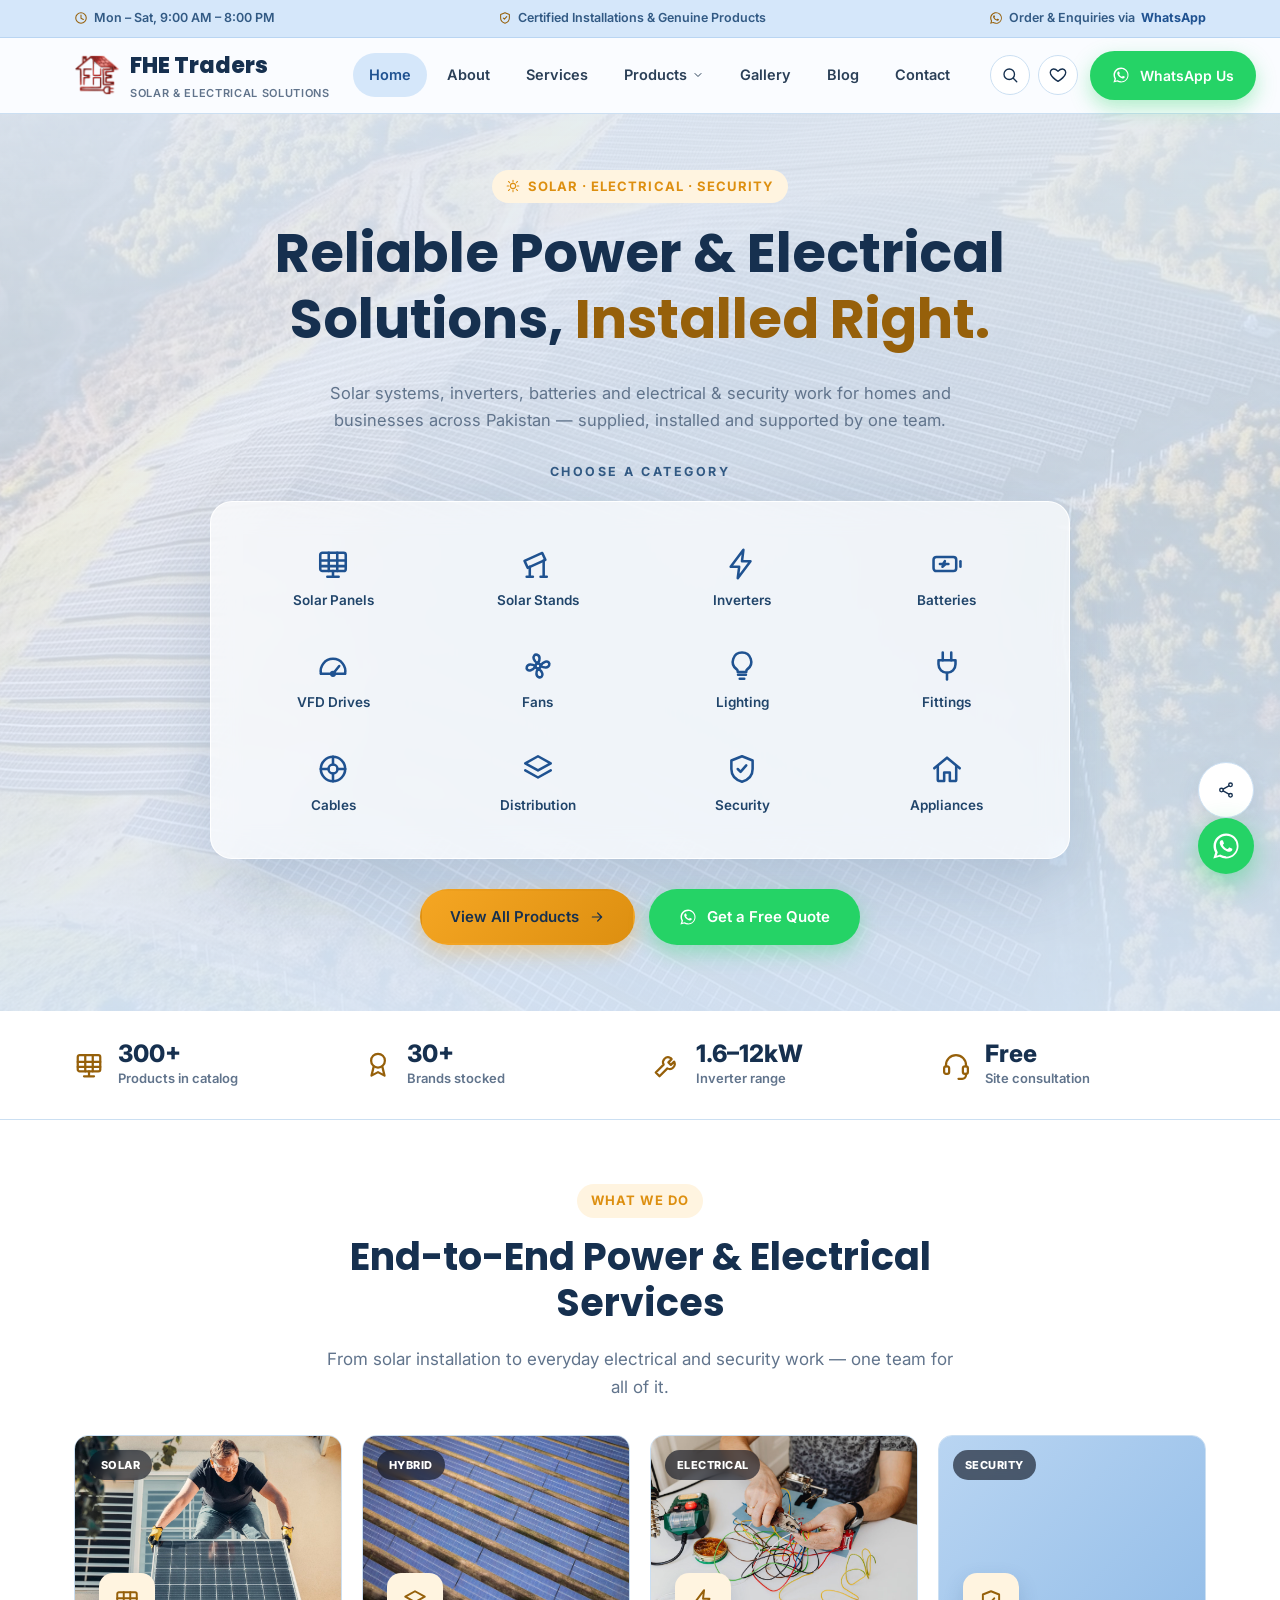
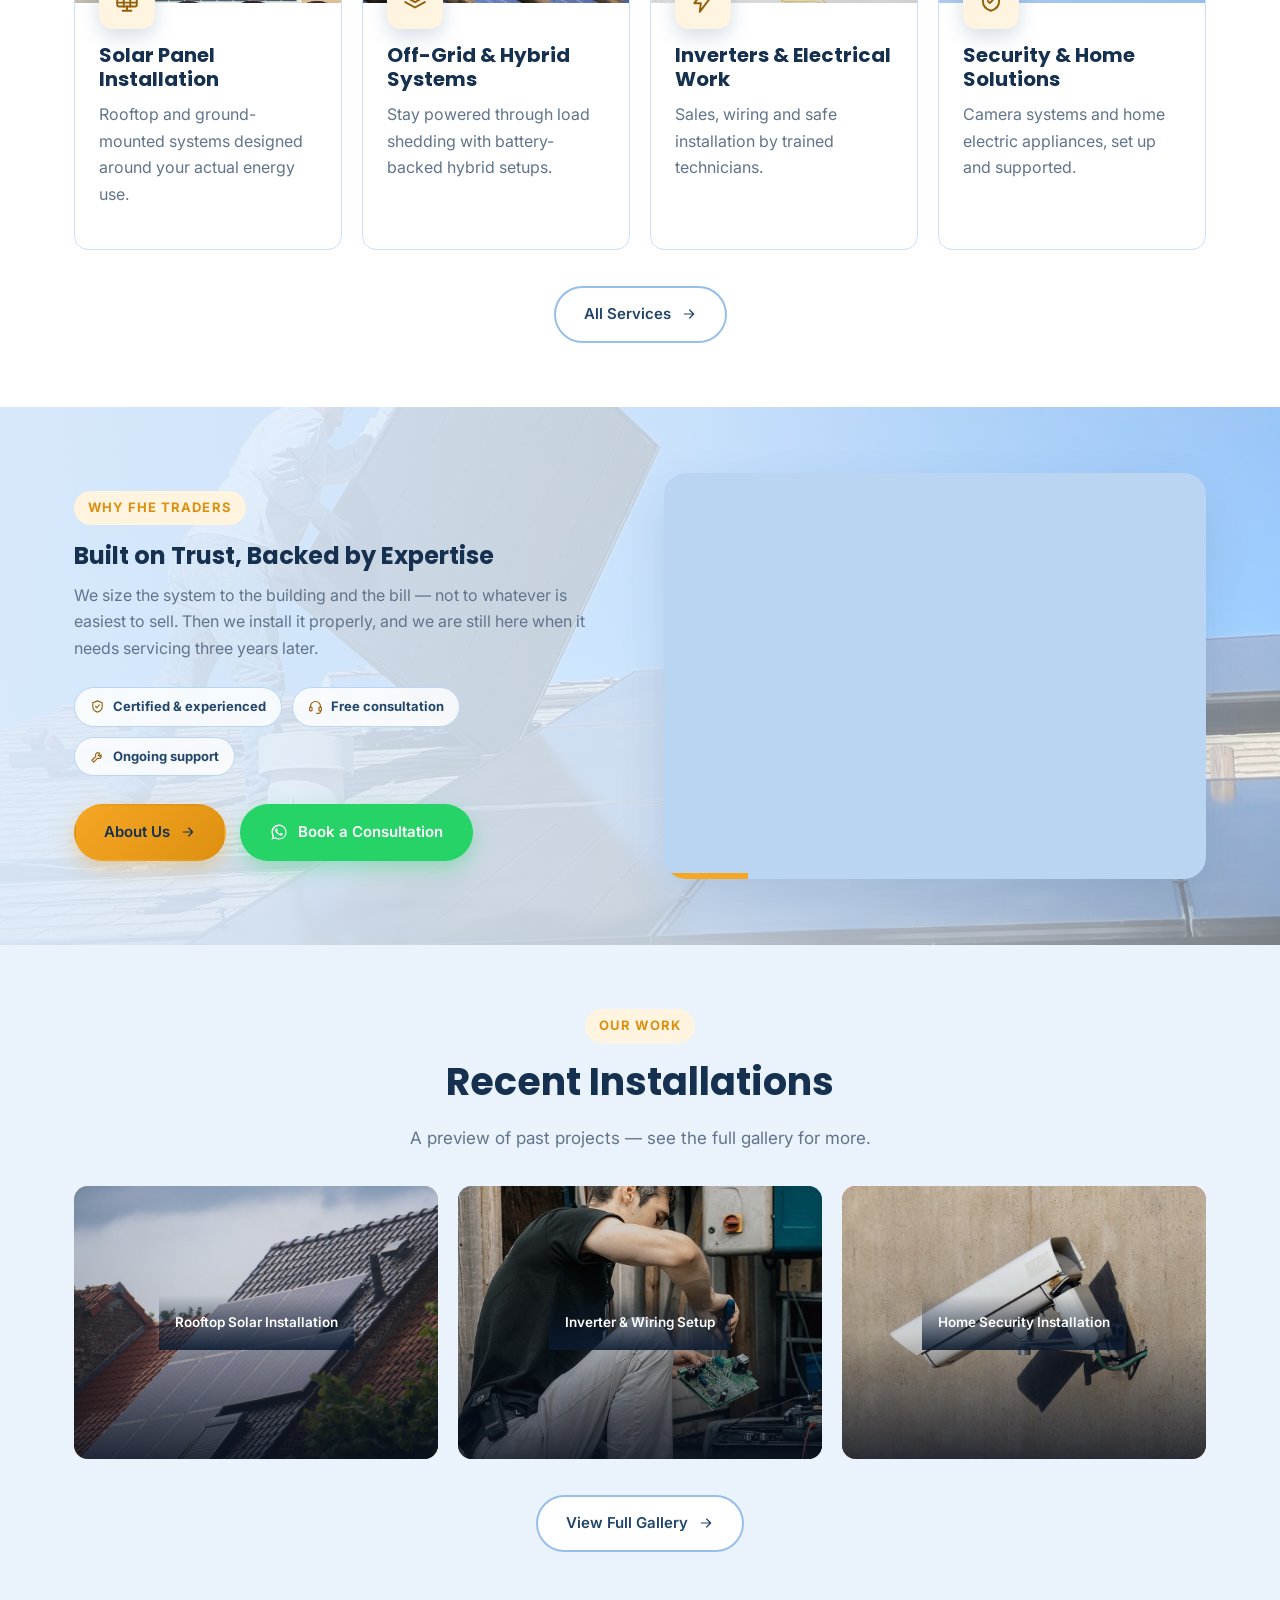
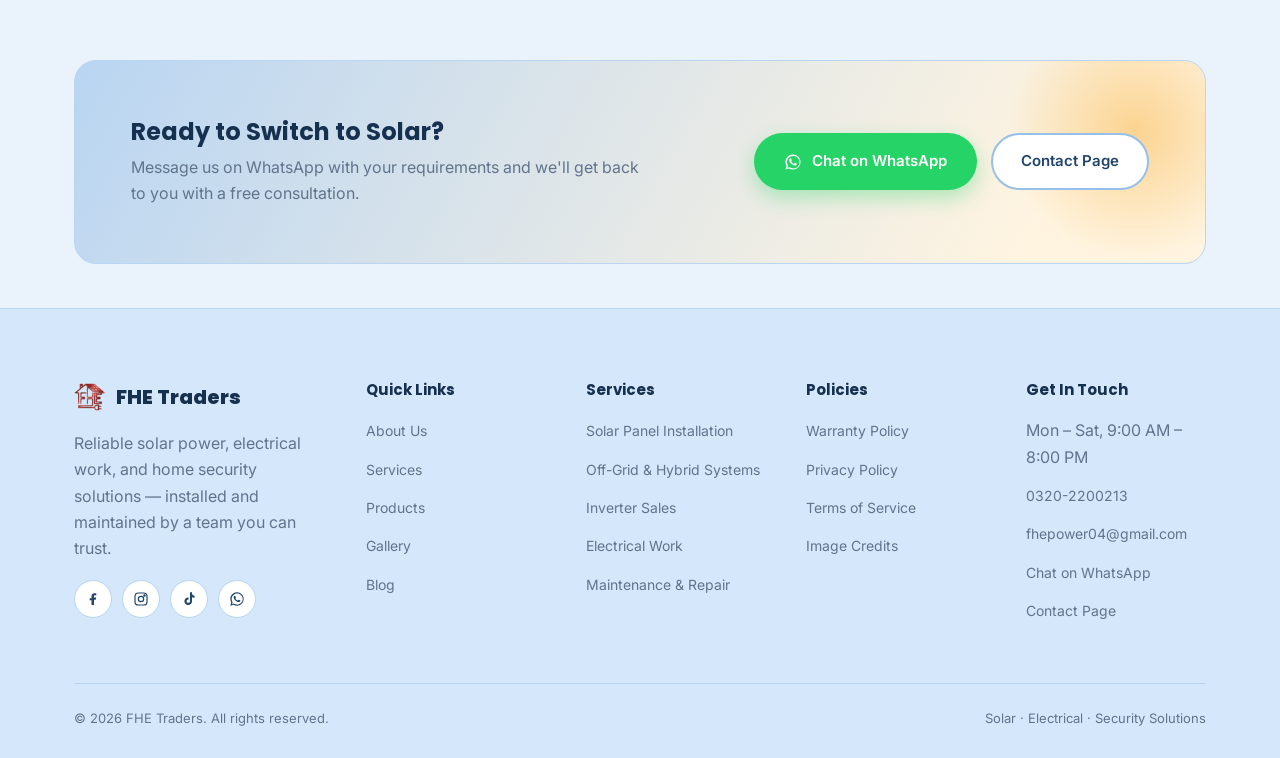
==== commit 56af5b8d: "Split every remaining multi-model card into one card per model Every category now works the way inve" ====
--- a/index.html
+++ b/index.html
@@ -9,7 +9,7 @@
 <link rel="preconnect" href="https://fonts.googleapis.com">
 <link rel="preconnect" href="https://fonts.gstatic.com" crossorigin>
 <link href="https://fonts.googleapis.com/css2?family=Inter:wght@400;500;600;700&family=Poppins:wght@600;700;800&display=swap" rel="stylesheet">
-<link rel="stylesheet" href="css/style.css?v=20260919-batt">
+<link rel="stylesheet" href="css/style.css?v=20260919-split">
 <!-- Without JS the intro can never run, so undo the state it starts in. -->
 <noscript><style>
 .brand-intro { display: none; }
@@ -202,7 +202,7 @@
     <div class="container">
       <div class="stat-item">
         <svg width="30" height="30"><use href="#icon-panel"/></svg>
-        <div><div class="stat-num">84+</div><div class="stat-label">Products in catalog</div></div>
+        <div><div class="stat-num">300+</div><div class="stat-label">Products in catalog</div></div>
       </div>
       <div class="stat-item">
         <svg width="30" height="30"><use href="#icon-award"/></svg>
@@ -429,11 +429,11 @@
 
 <a href="#" class="wa-float" data-whatsapp data-msg="Hi FHE Traders, I'd like to enquire." aria-label="Chat on WhatsApp"><svg><use href="#icon-whatsapp"/></svg></a>
 
-<script src="js/products-data.js?v=20260919-batt"></script>
-<script src="js/wishlist.js?v=20260919-batt"></script>
-<script src="js/search.js?v=20260919-batt"></script>
-<script src="js/config.js?v=20260919-batt"></script>
-<script src="js/main.js?v=20260919-batt"></script>
-<script src="js/intro.js?v=20260919-batt"></script>
+<script src="js/products-data.js?v=20260919-split"></script>
+<script src="js/wishlist.js?v=20260919-split"></script>
+<script src="js/search.js?v=20260919-split"></script>
+<script src="js/config.js?v=20260919-split"></script>
+<script src="js/main.js?v=20260919-split"></script>
+<script src="js/intro.js?v=20260919-split"></script>
 </body>
 </html>
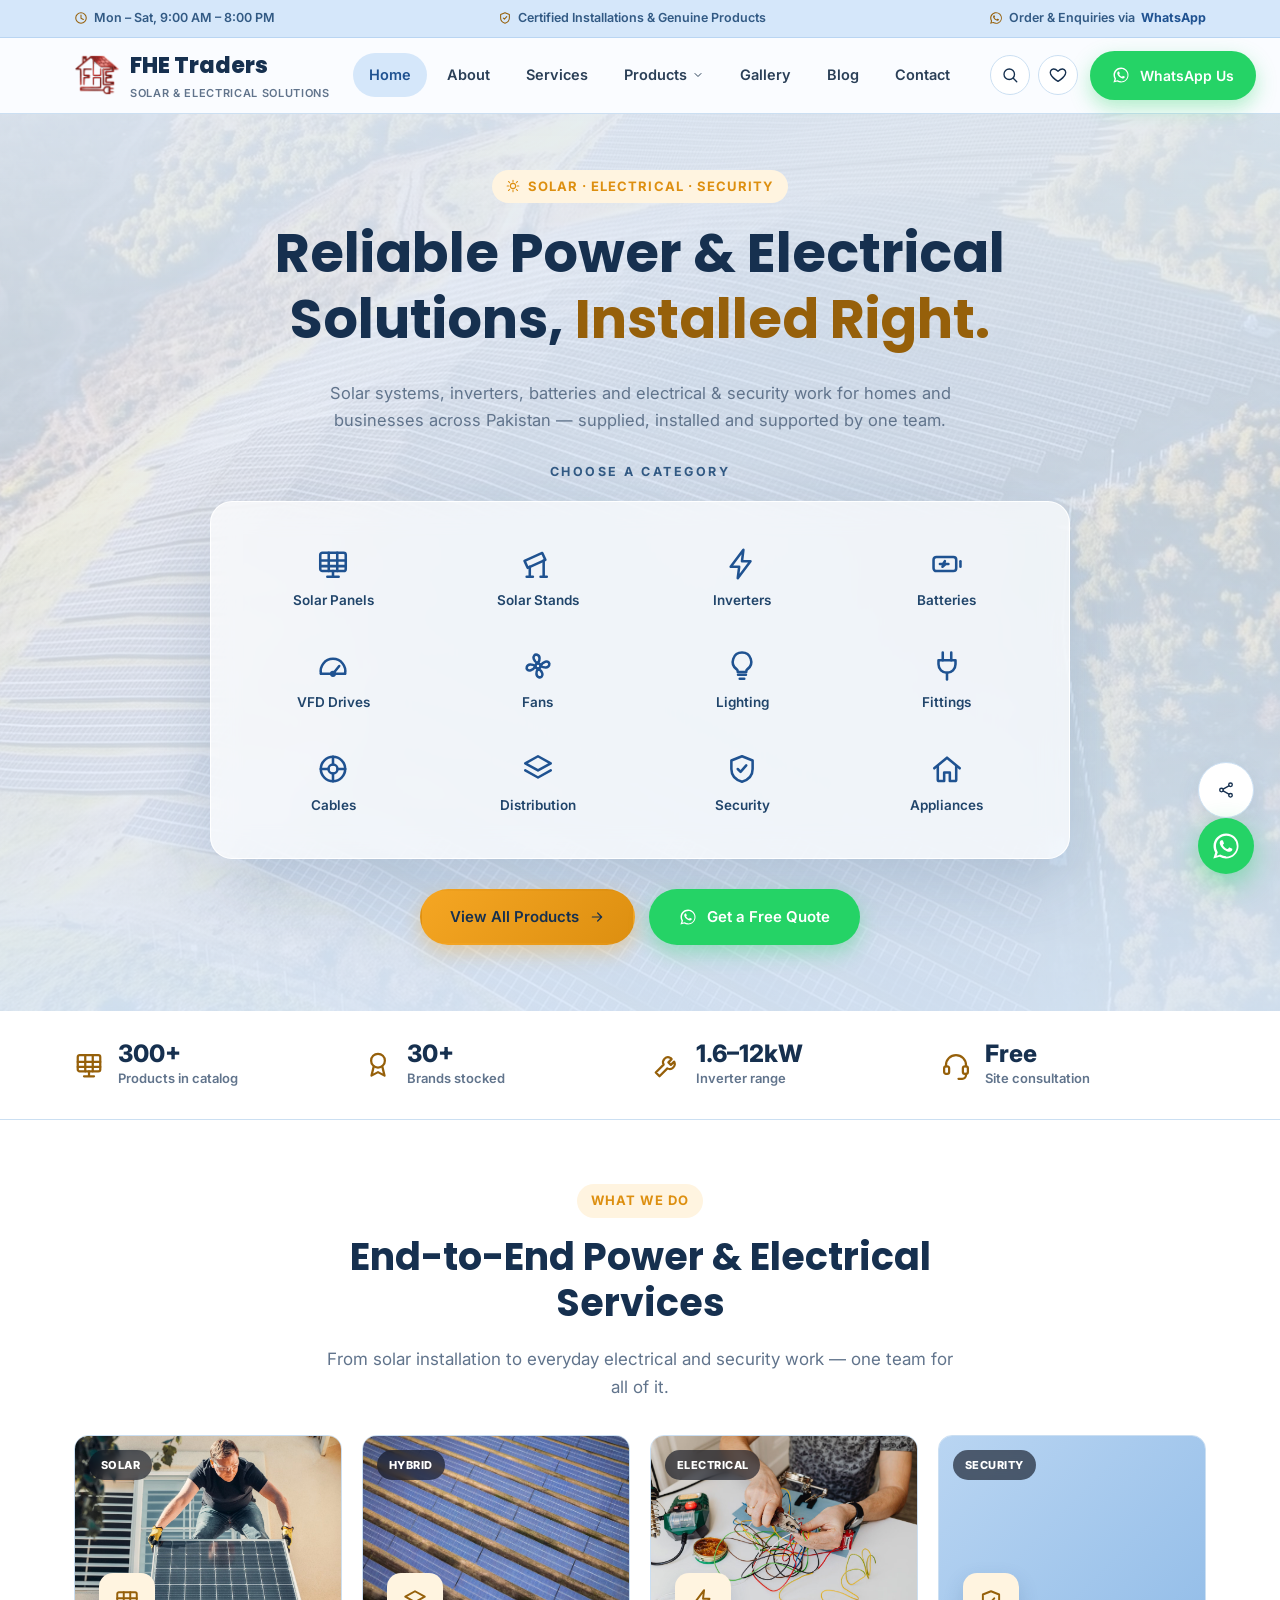
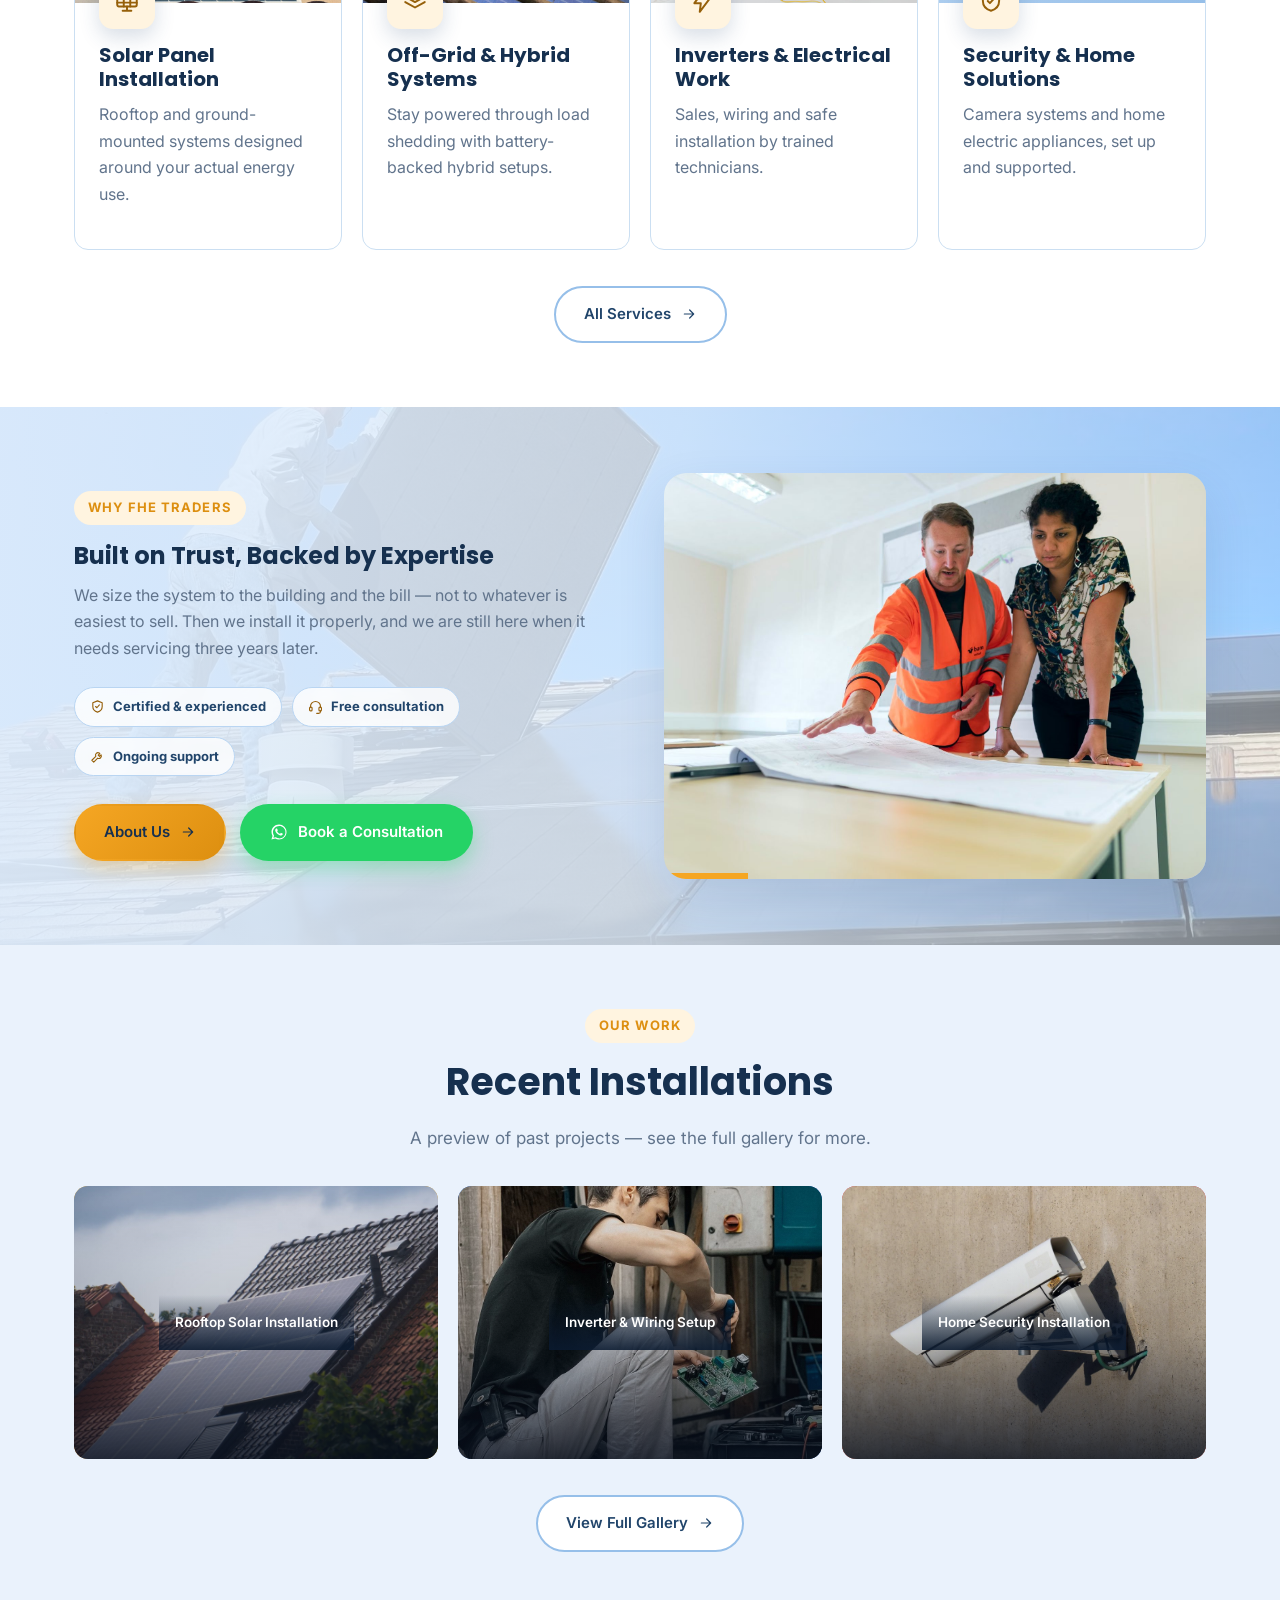
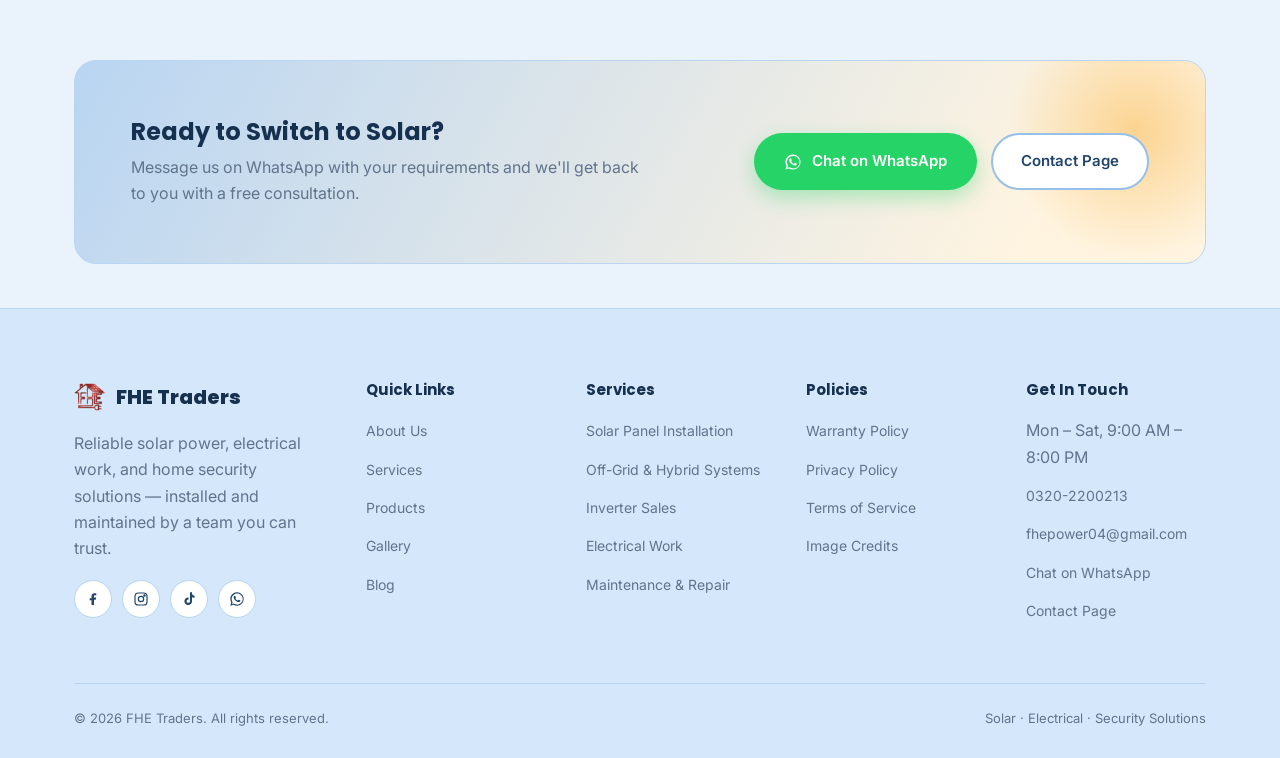
==== commit 05af3265: "Paint the catalog grid in batches, and fix two navigation bugs "All products" is 304 cards; building" ====
--- a/index.html
+++ b/index.html
@@ -9,7 +9,7 @@
 <link rel="preconnect" href="https://fonts.googleapis.com">
 <link rel="preconnect" href="https://fonts.gstatic.com" crossorigin>
 <link href="https://fonts.googleapis.com/css2?family=Inter:wght@400;500;600;700&family=Poppins:wght@600;700;800&display=swap" rel="stylesheet">
-<link rel="stylesheet" href="css/style.css?v=20260919-split">
+<link rel="stylesheet" href="css/style.css?v=20260919-batch">
 <!-- Without JS the intro can never run, so undo the state it starts in. -->
 <noscript><style>
 .brand-intro { display: none; }
@@ -429,11 +429,11 @@
 
 <a href="#" class="wa-float" data-whatsapp data-msg="Hi FHE Traders, I'd like to enquire." aria-label="Chat on WhatsApp"><svg><use href="#icon-whatsapp"/></svg></a>
 
-<script src="js/products-data.js?v=20260919-split"></script>
-<script src="js/wishlist.js?v=20260919-split"></script>
-<script src="js/search.js?v=20260919-split"></script>
-<script src="js/config.js?v=20260919-split"></script>
-<script src="js/main.js?v=20260919-split"></script>
-<script src="js/intro.js?v=20260919-split"></script>
+<script src="js/products-data.js?v=20260919-batch"></script>
+<script src="js/wishlist.js?v=20260919-batch"></script>
+<script src="js/search.js?v=20260919-batch"></script>
+<script src="js/config.js?v=20260919-batch"></script>
+<script src="js/main.js?v=20260919-batch"></script>
+<script src="js/intro.js?v=20260919-batch"></script>
 </body>
 </html>
--- a/css/style.css
+++ b/css/style.css
@@ -1790,3 +1790,11 @@
 .pdp-warranty[hidden] { display: none; }
 .pdp-warranty svg { color: var(--green-700); flex-shrink: 0; margin-top: 2px; }
 .pdp-warranty strong { color: var(--ink-900); }
+
+/* Incremental catalog paint: the sentinel row under the grid. */
+.catalog-more {
+  display: flex;
+  justify-content: center;
+  padding: 28px 0 4px;
+}
+.catalog-more[hidden] { display: none; }
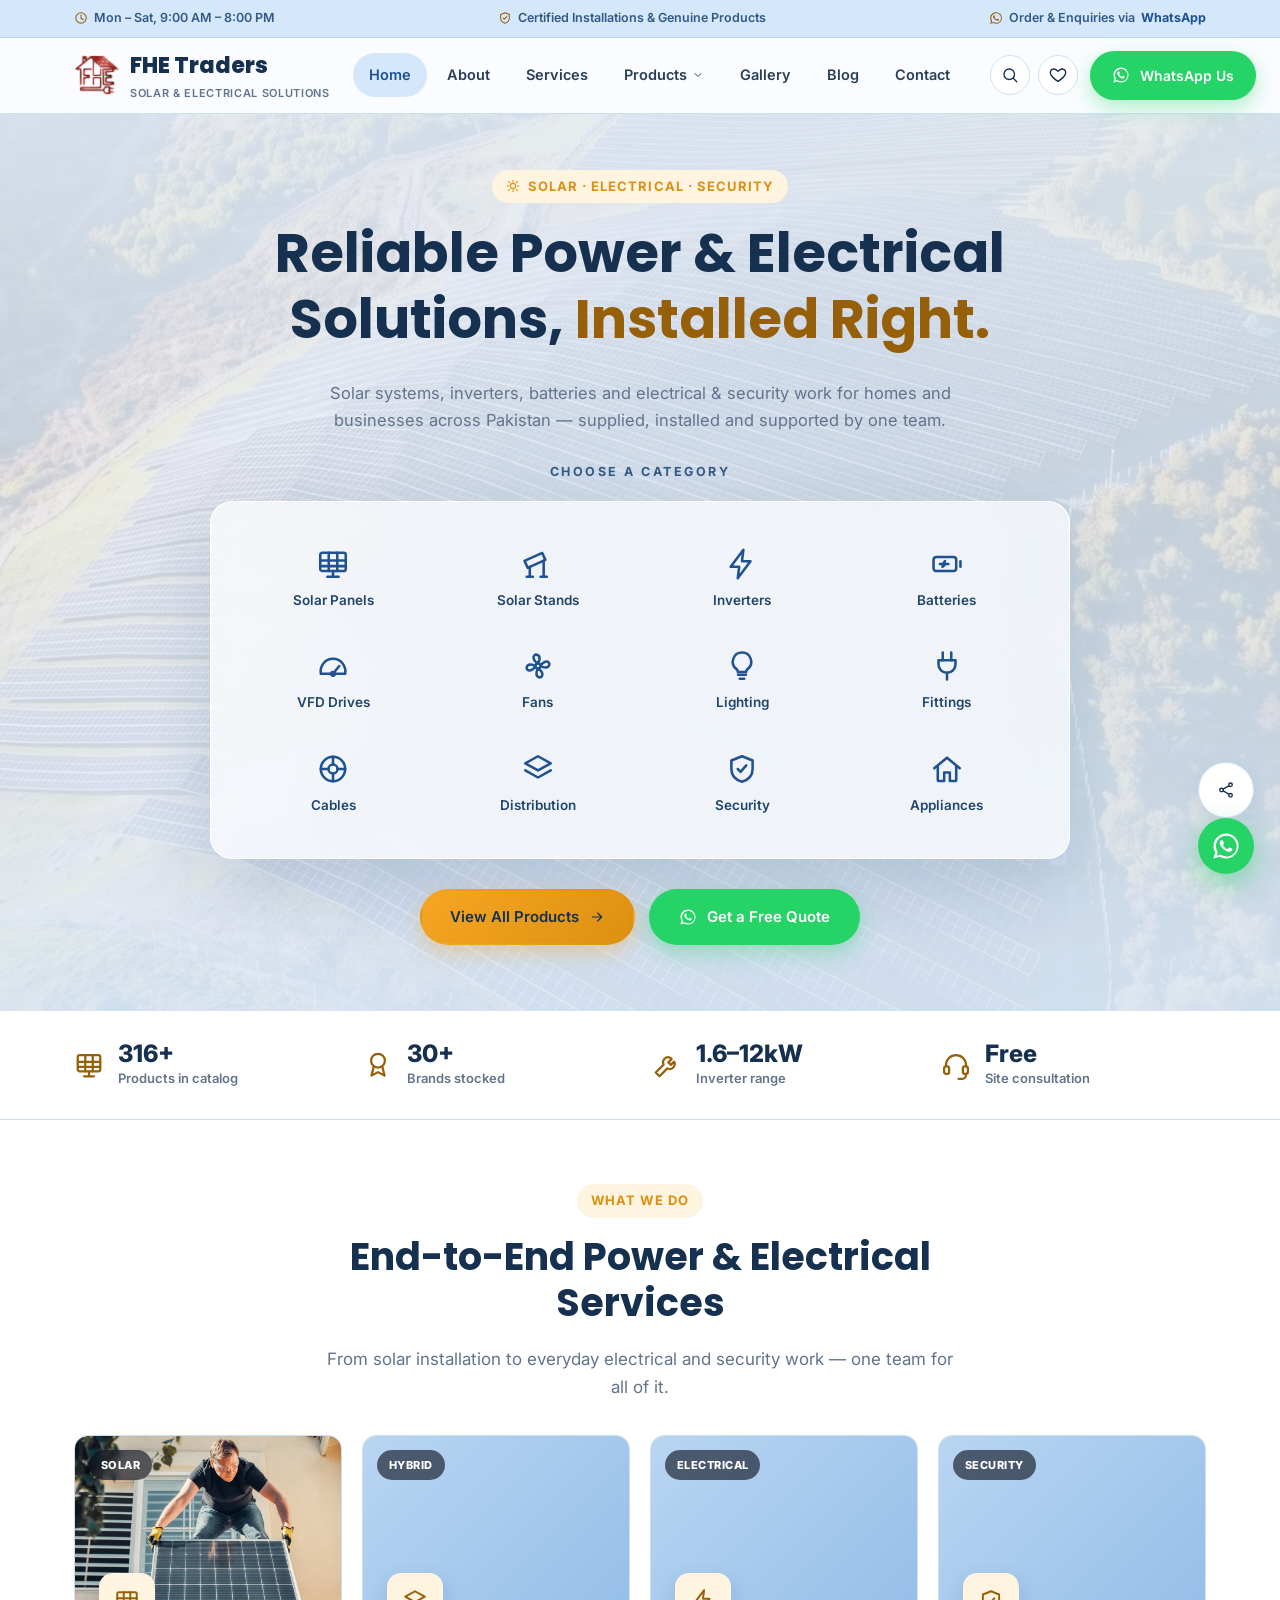
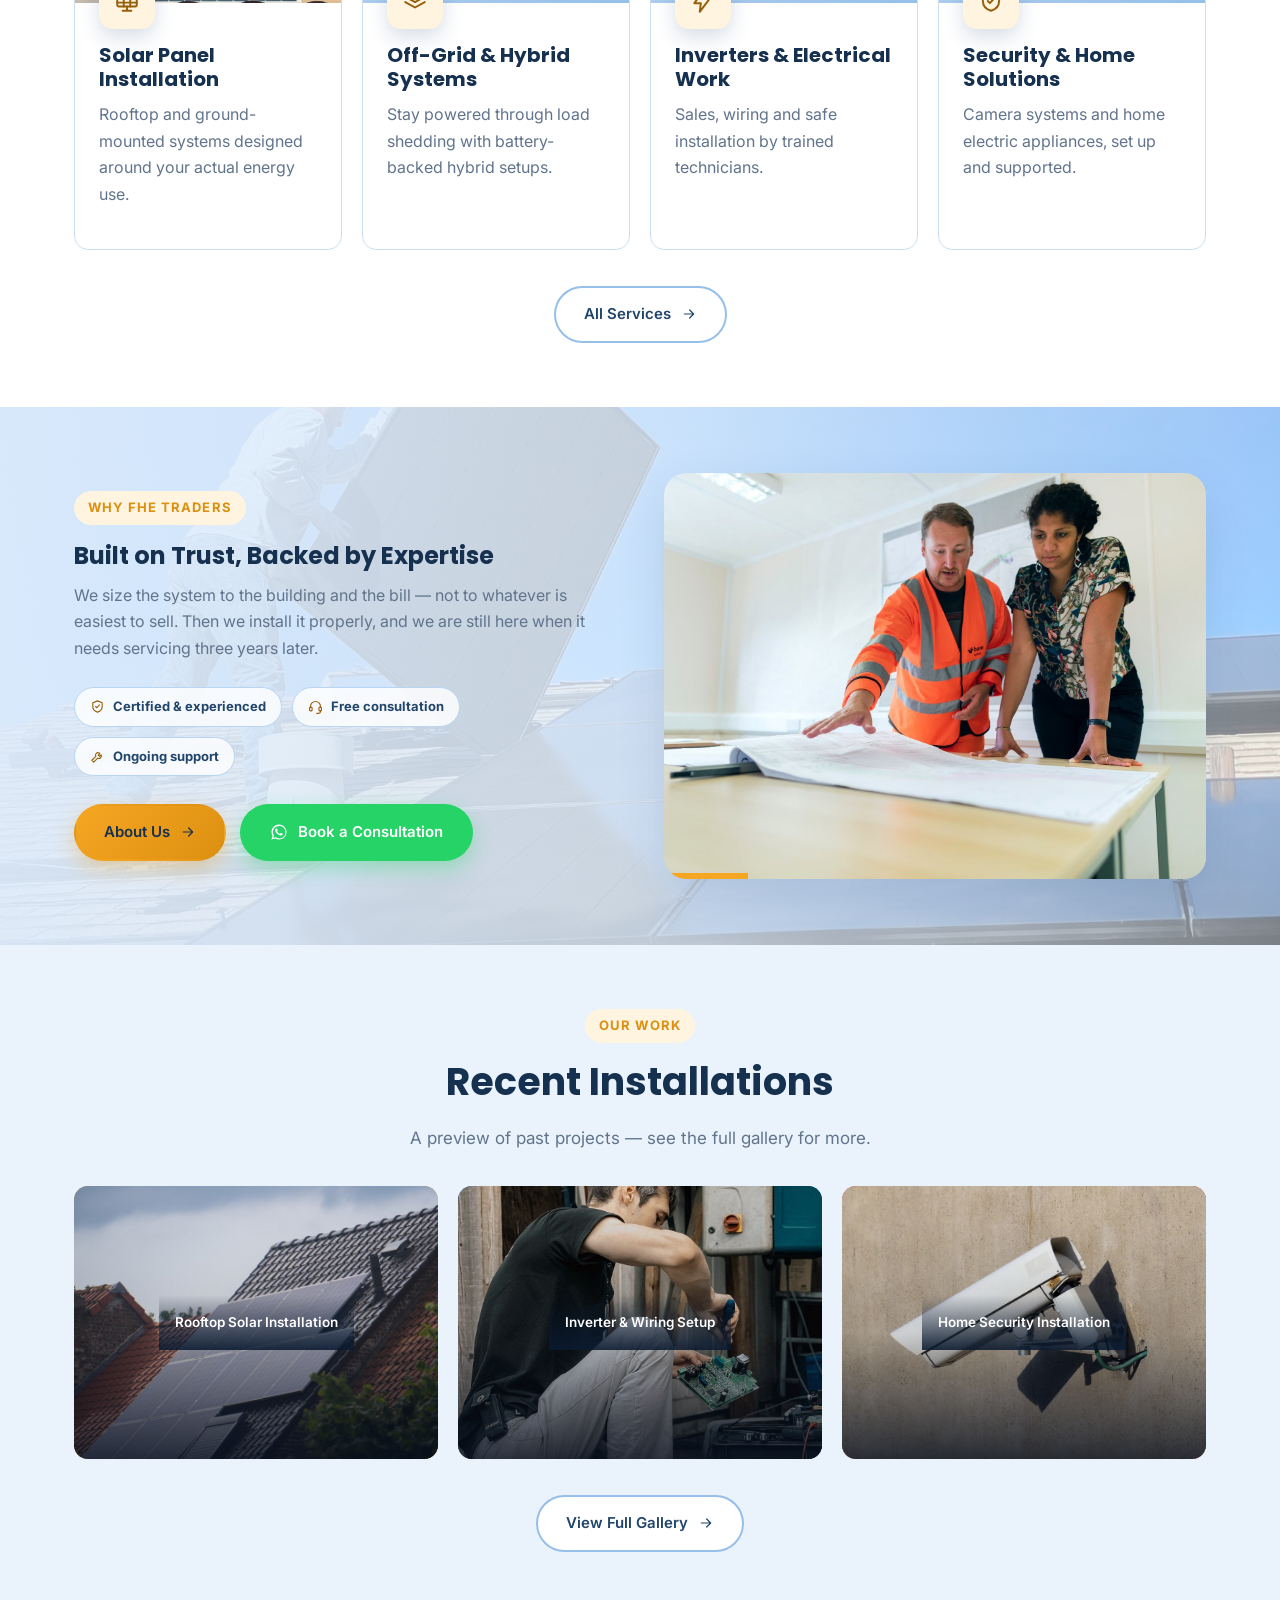
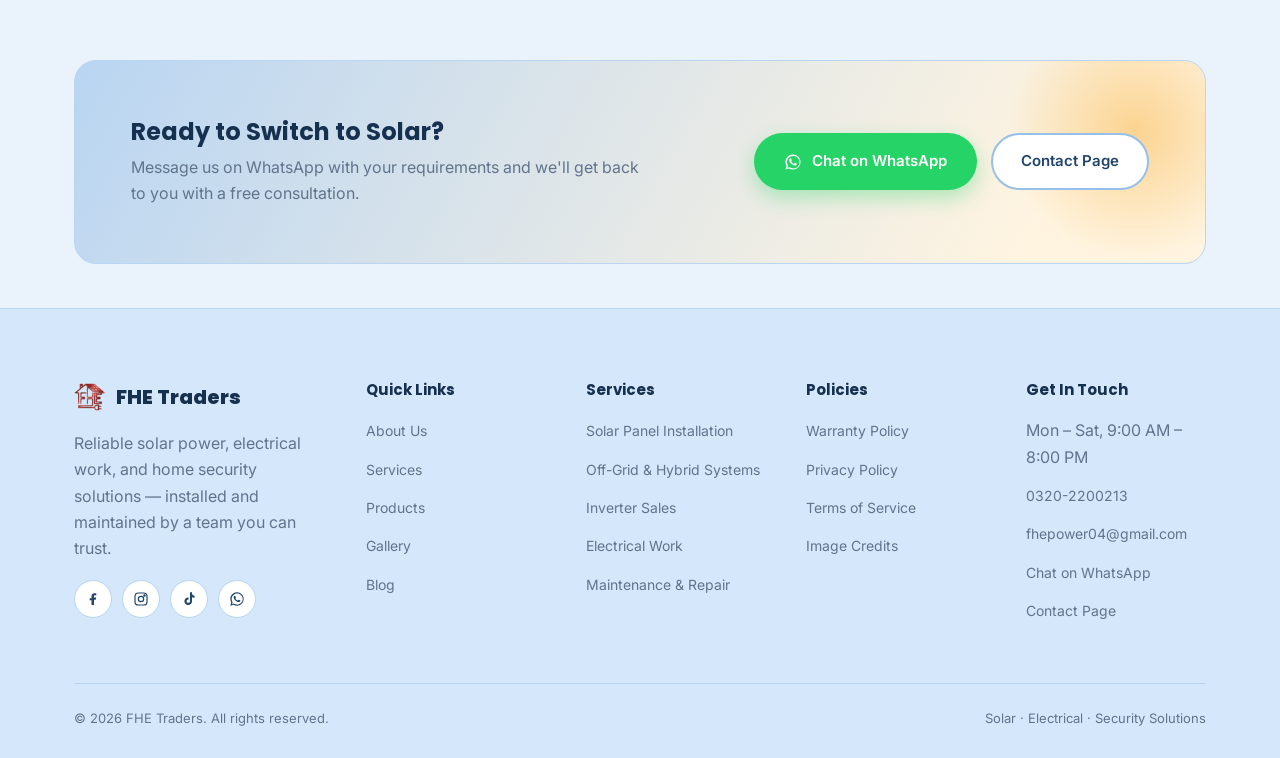
==== commit d662d243: "Add lithium batteries from Huawei, Inverex, GoodWe, Crown Micro and Crown Lifan 12 battery cards, on" ====
--- a/index.html
+++ b/index.html
@@ -9,7 +9,7 @@
 <link rel="preconnect" href="https://fonts.googleapis.com">
 <link rel="preconnect" href="https://fonts.gstatic.com" crossorigin>
 <link href="https://fonts.googleapis.com/css2?family=Inter:wght@400;500;600;700&family=Poppins:wght@600;700;800&display=swap" rel="stylesheet">
-<link rel="stylesheet" href="css/style.css?v=20260919-batch">
+<link rel="stylesheet" href="css/style.css?v=20260920-batt">
 <!-- Without JS the intro can never run, so undo the state it starts in. -->
 <noscript><style>
 .brand-intro { display: none; }
@@ -202,7 +202,7 @@
     <div class="container">
       <div class="stat-item">
         <svg width="30" height="30"><use href="#icon-panel"/></svg>
-        <div><div class="stat-num">300+</div><div class="stat-label">Products in catalog</div></div>
+        <div><div class="stat-num">316+</div><div class="stat-label">Products in catalog</div></div>
       </div>
       <div class="stat-item">
         <svg width="30" height="30"><use href="#icon-award"/></svg>
@@ -429,11 +429,11 @@
 
 <a href="#" class="wa-float" data-whatsapp data-msg="Hi FHE Traders, I'd like to enquire." aria-label="Chat on WhatsApp"><svg><use href="#icon-whatsapp"/></svg></a>
 
-<script src="js/products-data.js?v=20260919-batch"></script>
-<script src="js/wishlist.js?v=20260919-batch"></script>
-<script src="js/search.js?v=20260919-batch"></script>
-<script src="js/config.js?v=20260919-batch"></script>
-<script src="js/main.js?v=20260919-batch"></script>
-<script src="js/intro.js?v=20260919-batch"></script>
+<script src="js/products-data.js?v=20260920-batt"></script>
+<script src="js/wishlist.js?v=20260920-batt"></script>
+<script src="js/search.js?v=20260920-batt"></script>
+<script src="js/config.js?v=20260920-batt"></script>
+<script src="js/main.js?v=20260920-batt"></script>
+<script src="js/intro.js?v=20260920-batt"></script>
 </body>
 </html>
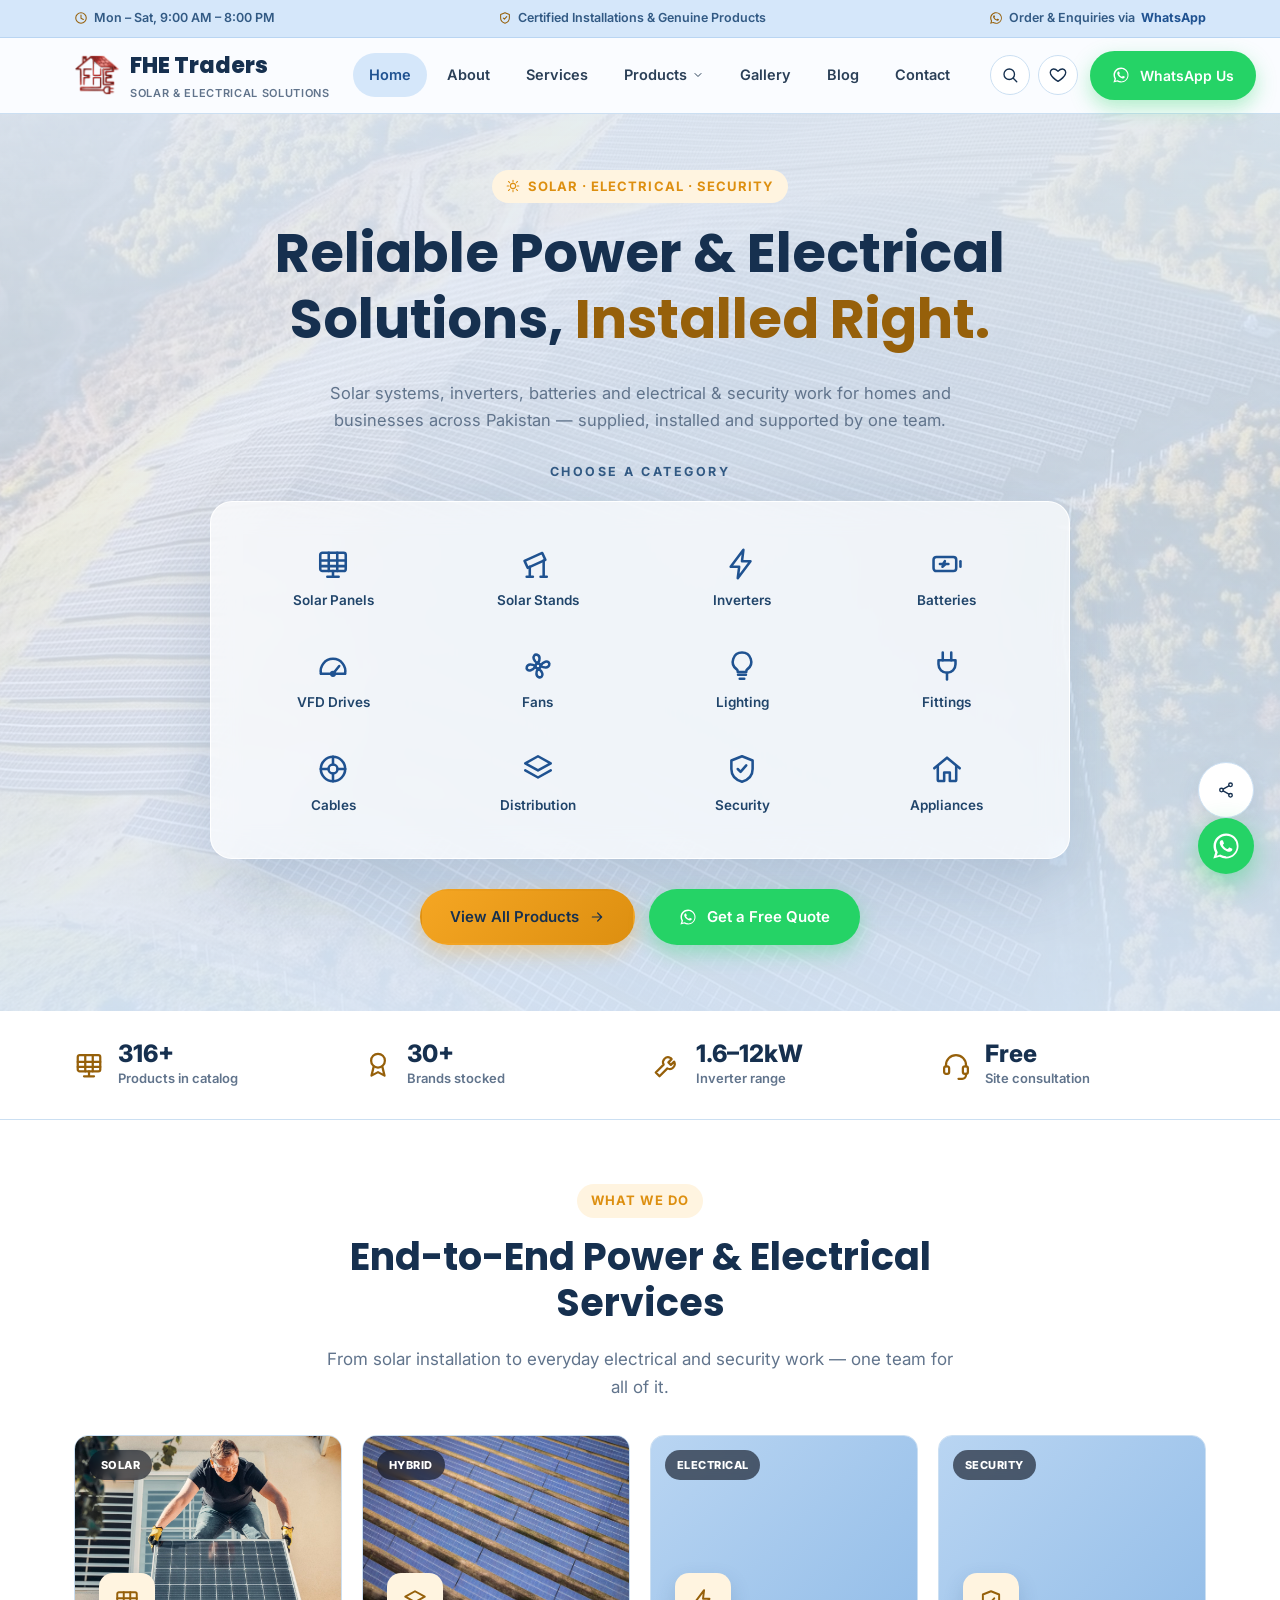
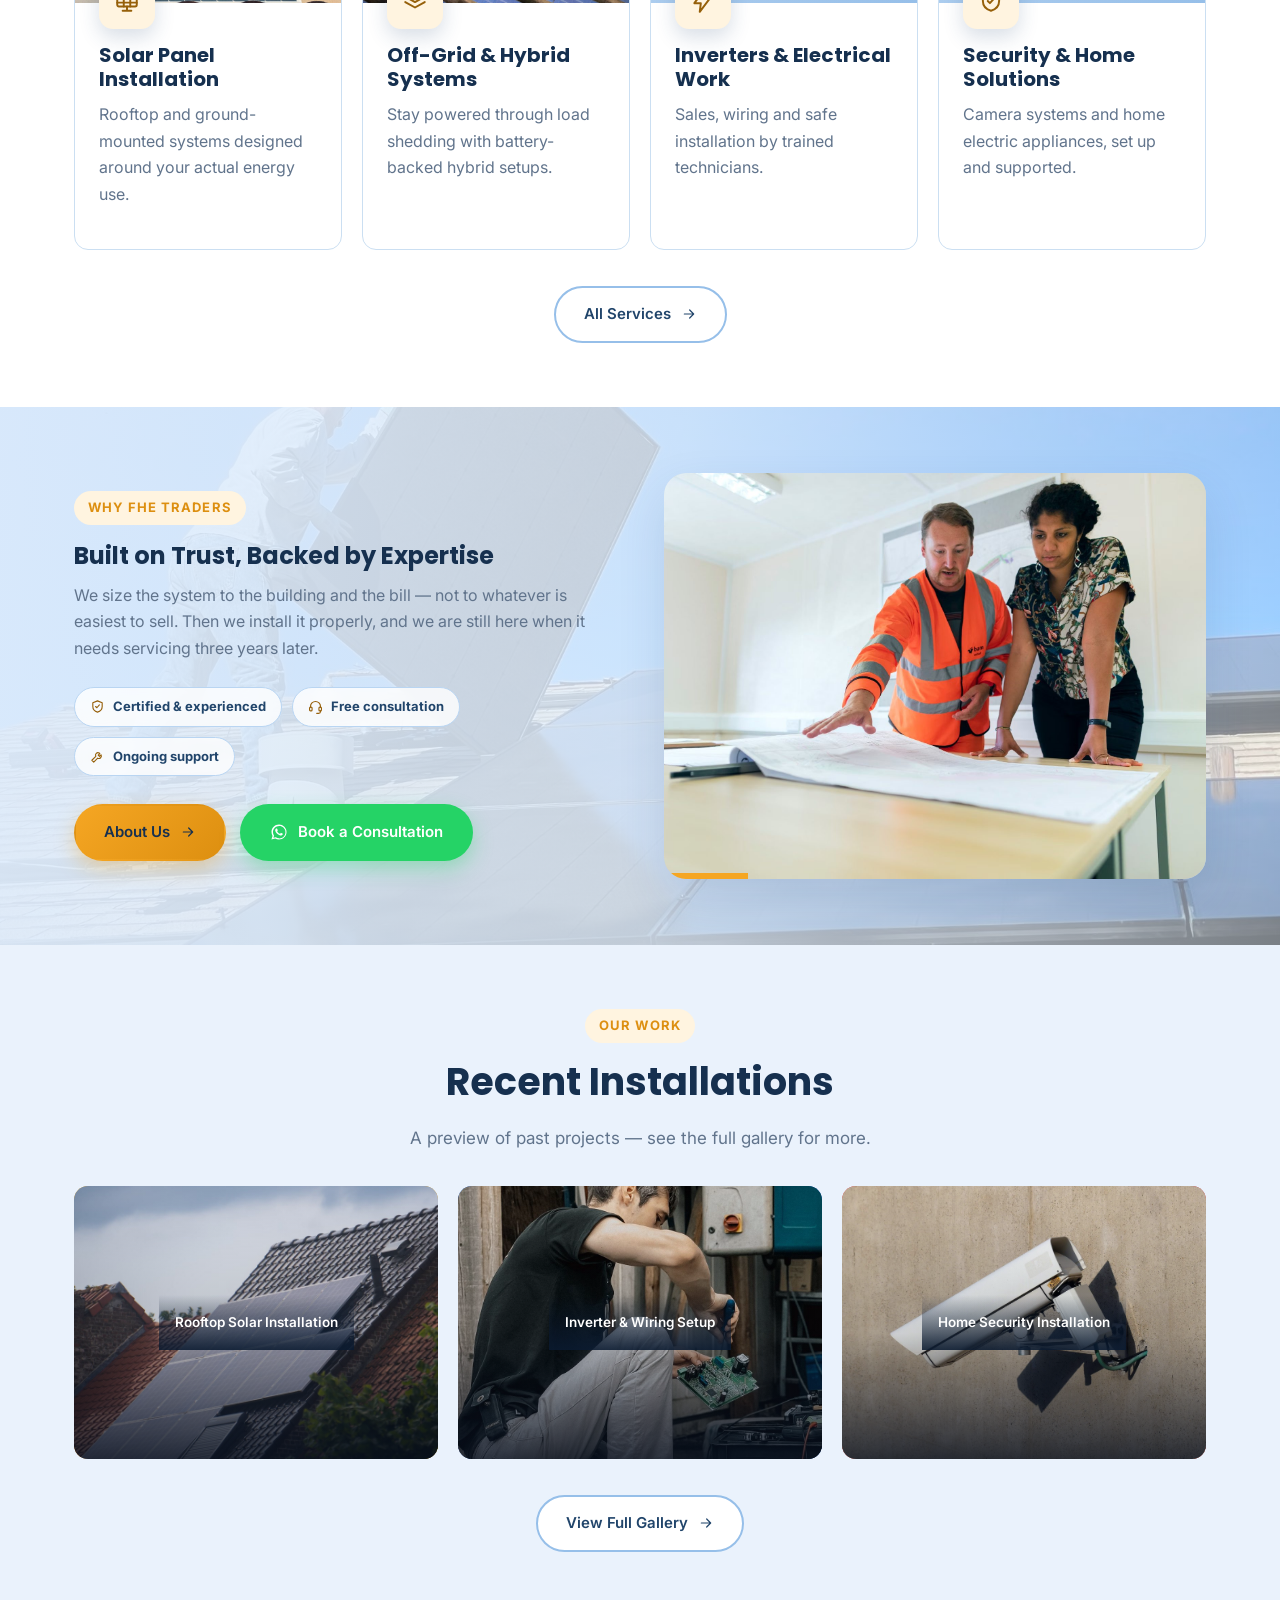
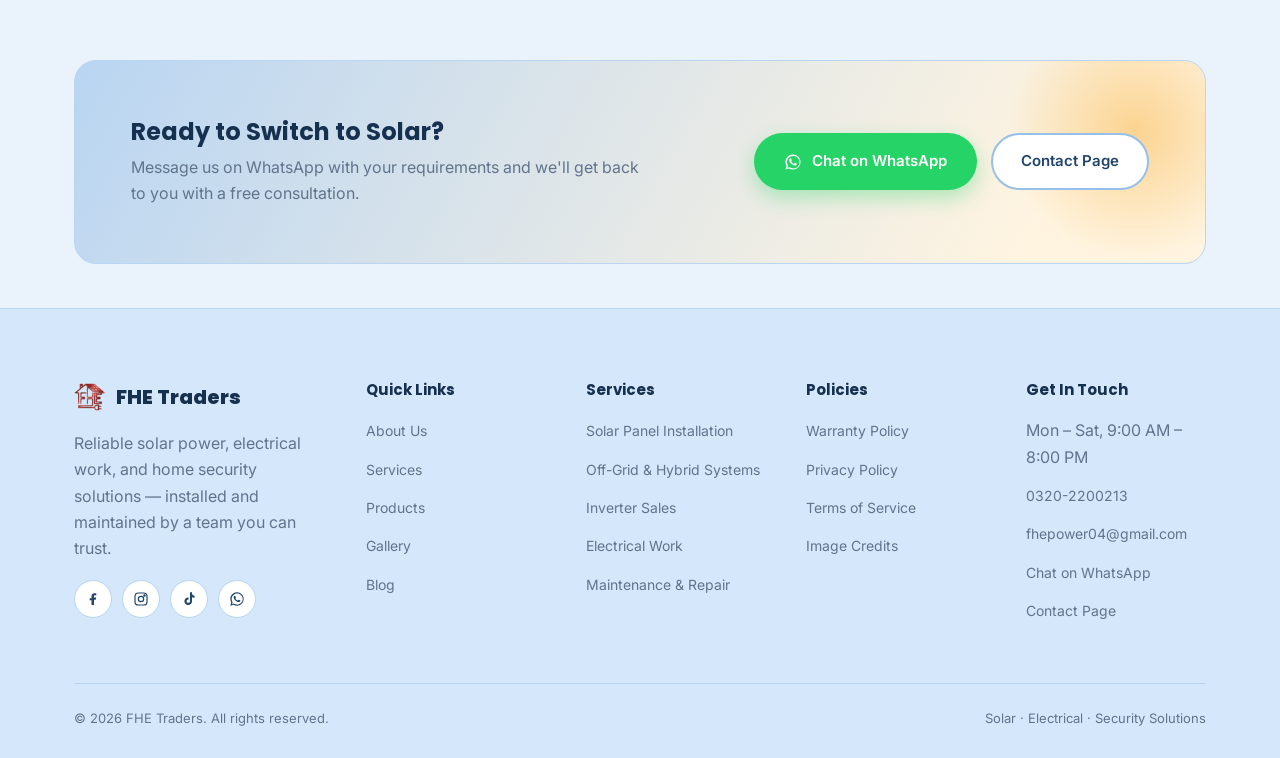
==== commit e39be2ea: "Add Crown Micro battery photos and make the two stand images distinguishable Crown Micro's three bat" ====
--- a/index.html
+++ b/index.html
@@ -9,7 +9,7 @@
 <link rel="preconnect" href="https://fonts.googleapis.com">
 <link rel="preconnect" href="https://fonts.gstatic.com" crossorigin>
 <link href="https://fonts.googleapis.com/css2?family=Inter:wght@400;500;600;700&family=Poppins:wght@600;700;800&display=swap" rel="stylesheet">
-<link rel="stylesheet" href="css/style.css?v=20260920-batt">
+<link rel="stylesheet" href="css/style.css?v=20260920-pics">
 <!-- Without JS the intro can never run, so undo the state it starts in. -->
 <noscript><style>
 .brand-intro { display: none; }
@@ -429,11 +429,11 @@
 
 <a href="#" class="wa-float" data-whatsapp data-msg="Hi FHE Traders, I'd like to enquire." aria-label="Chat on WhatsApp"><svg><use href="#icon-whatsapp"/></svg></a>
 
-<script src="js/products-data.js?v=20260920-batt"></script>
-<script src="js/wishlist.js?v=20260920-batt"></script>
-<script src="js/search.js?v=20260920-batt"></script>
-<script src="js/config.js?v=20260920-batt"></script>
-<script src="js/main.js?v=20260920-batt"></script>
-<script src="js/intro.js?v=20260920-batt"></script>
+<script src="js/products-data.js?v=20260920-pics"></script>
+<script src="js/wishlist.js?v=20260920-pics"></script>
+<script src="js/search.js?v=20260920-pics"></script>
+<script src="js/config.js?v=20260920-pics"></script>
+<script src="js/main.js?v=20260920-pics"></script>
+<script src="js/intro.js?v=20260920-pics"></script>
 </body>
 </html>
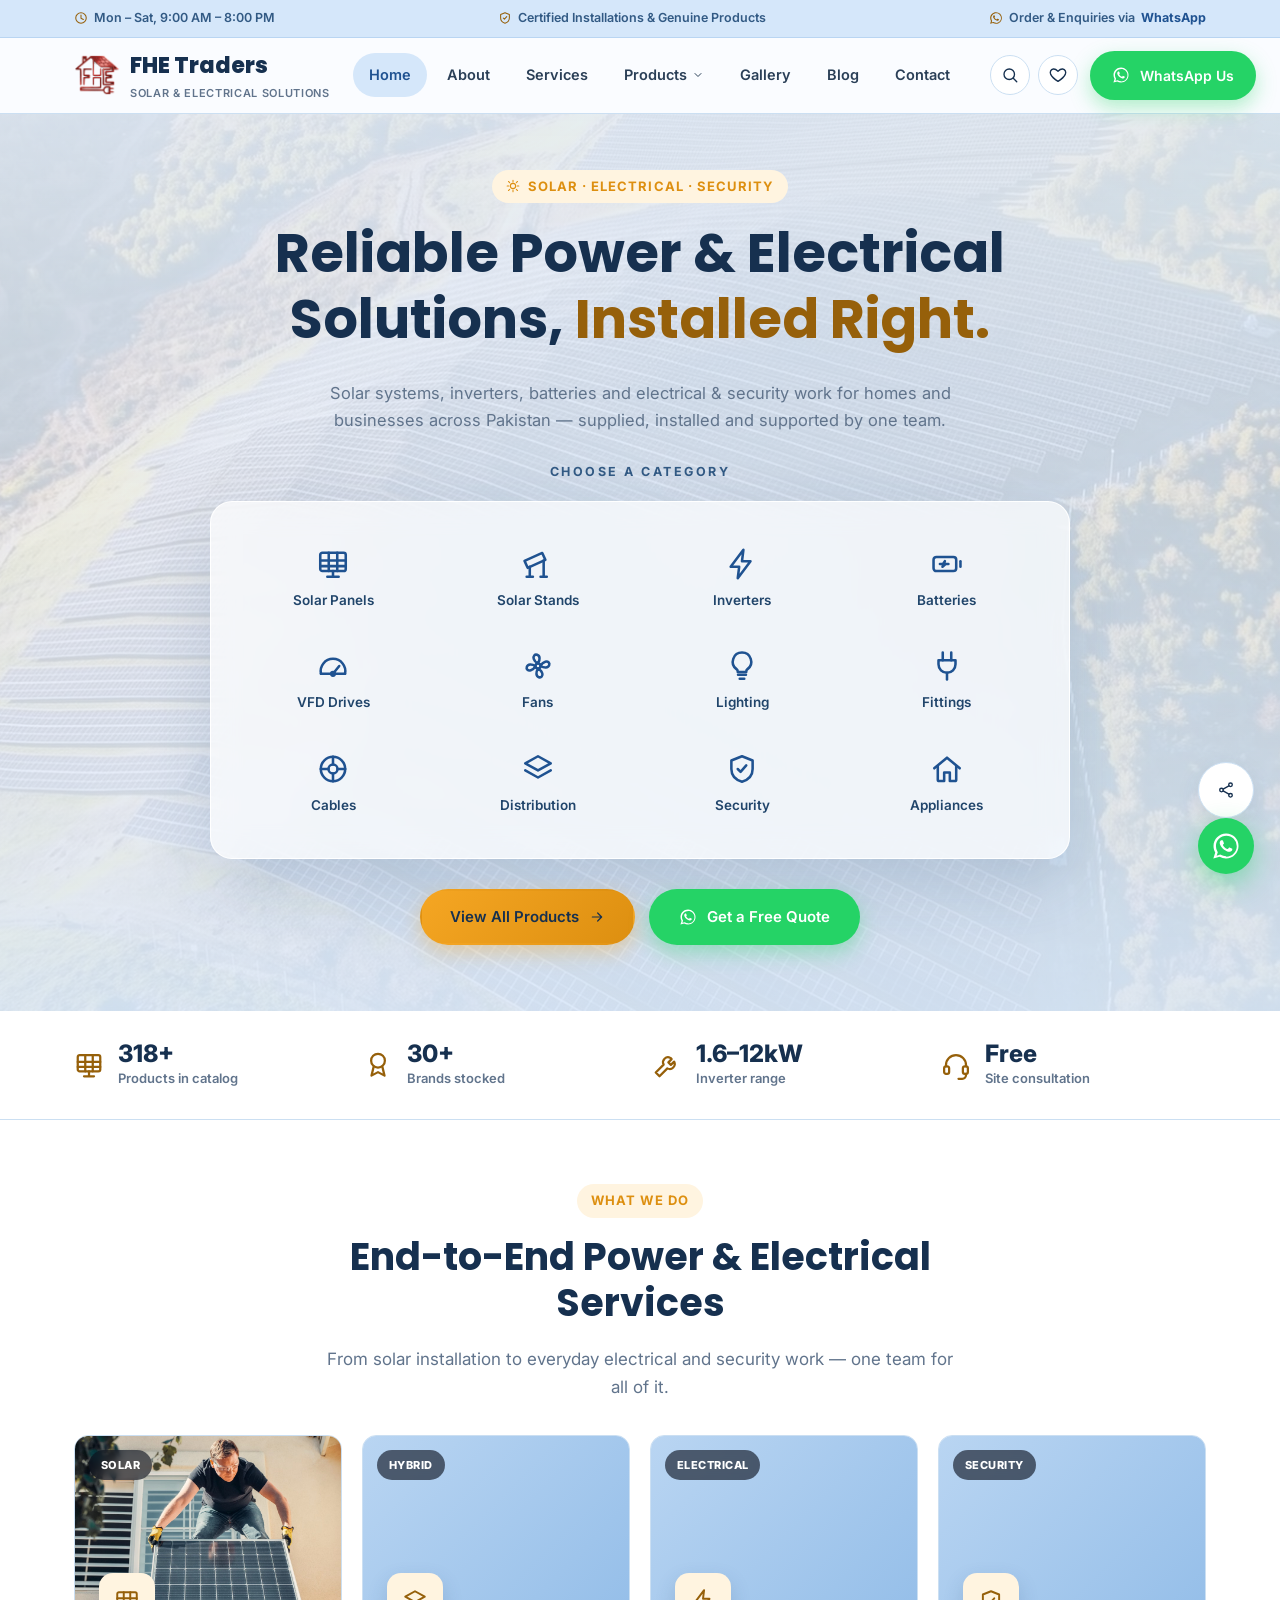
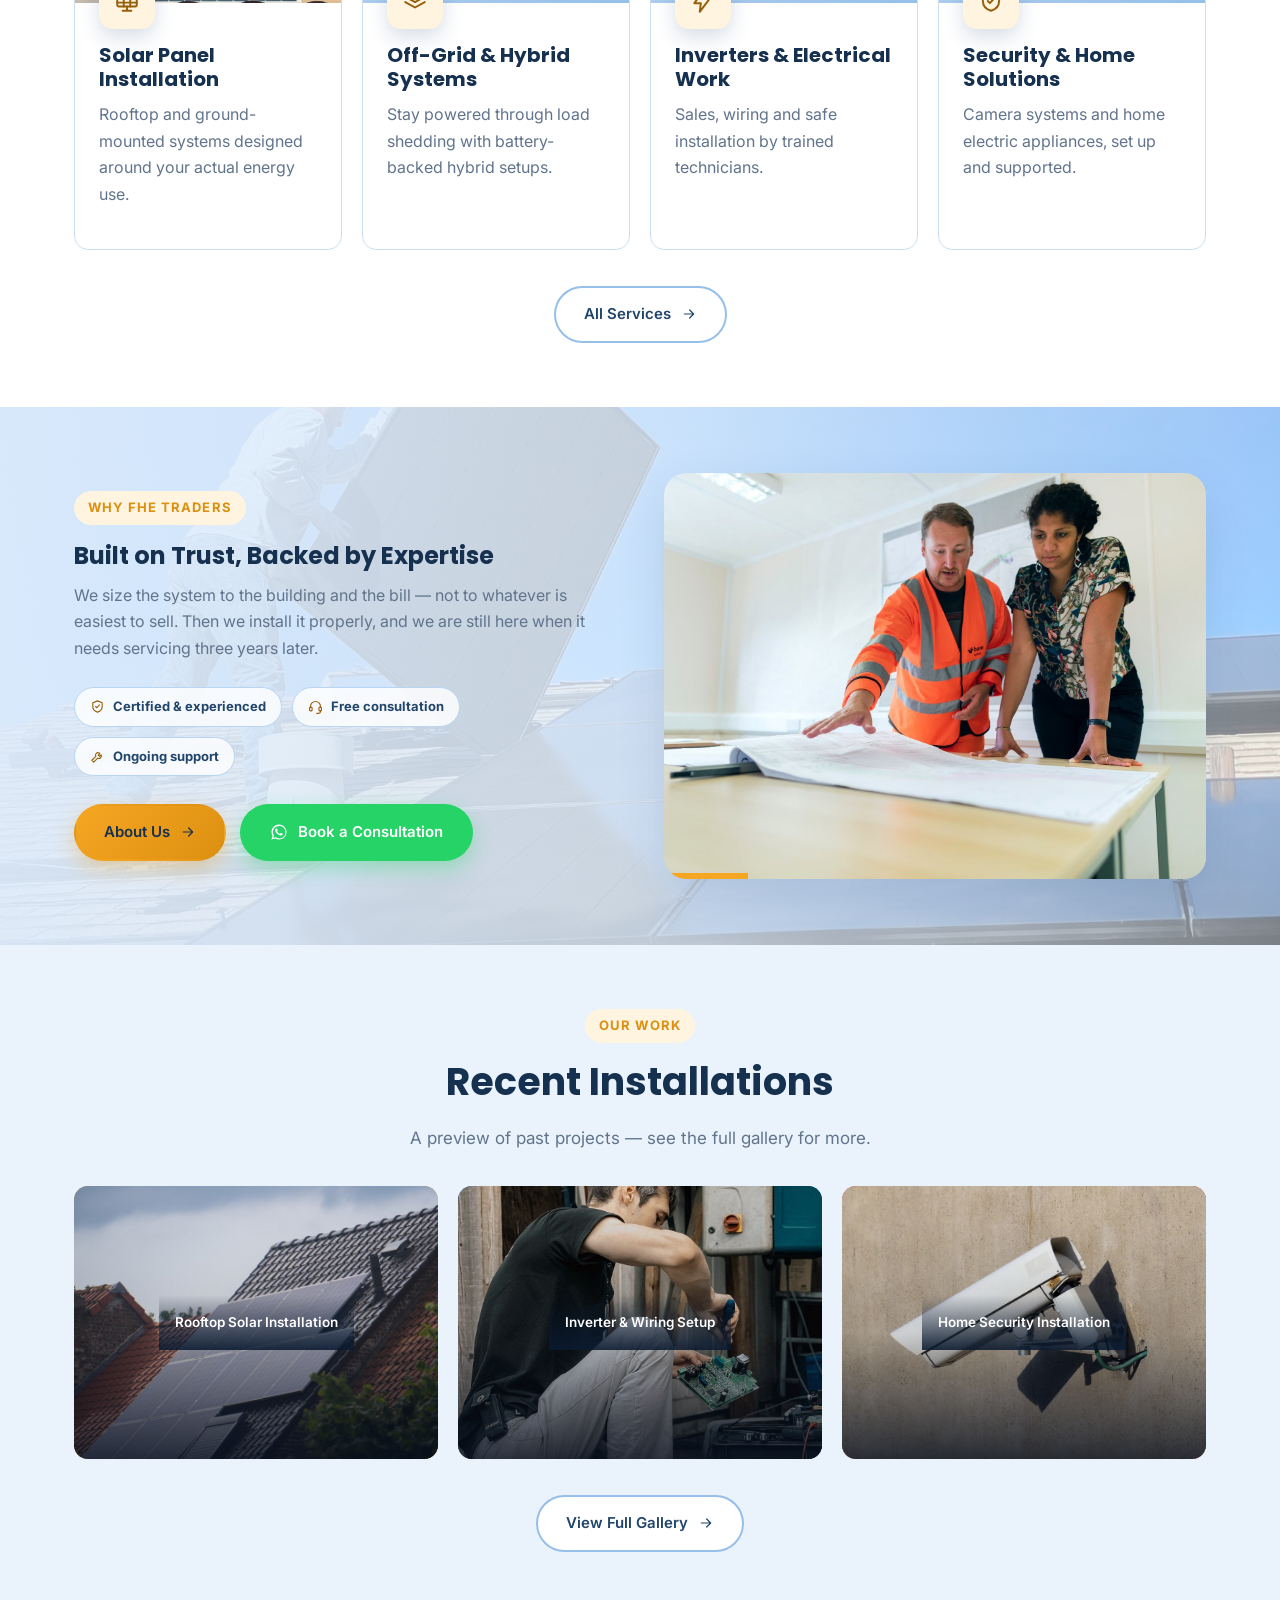
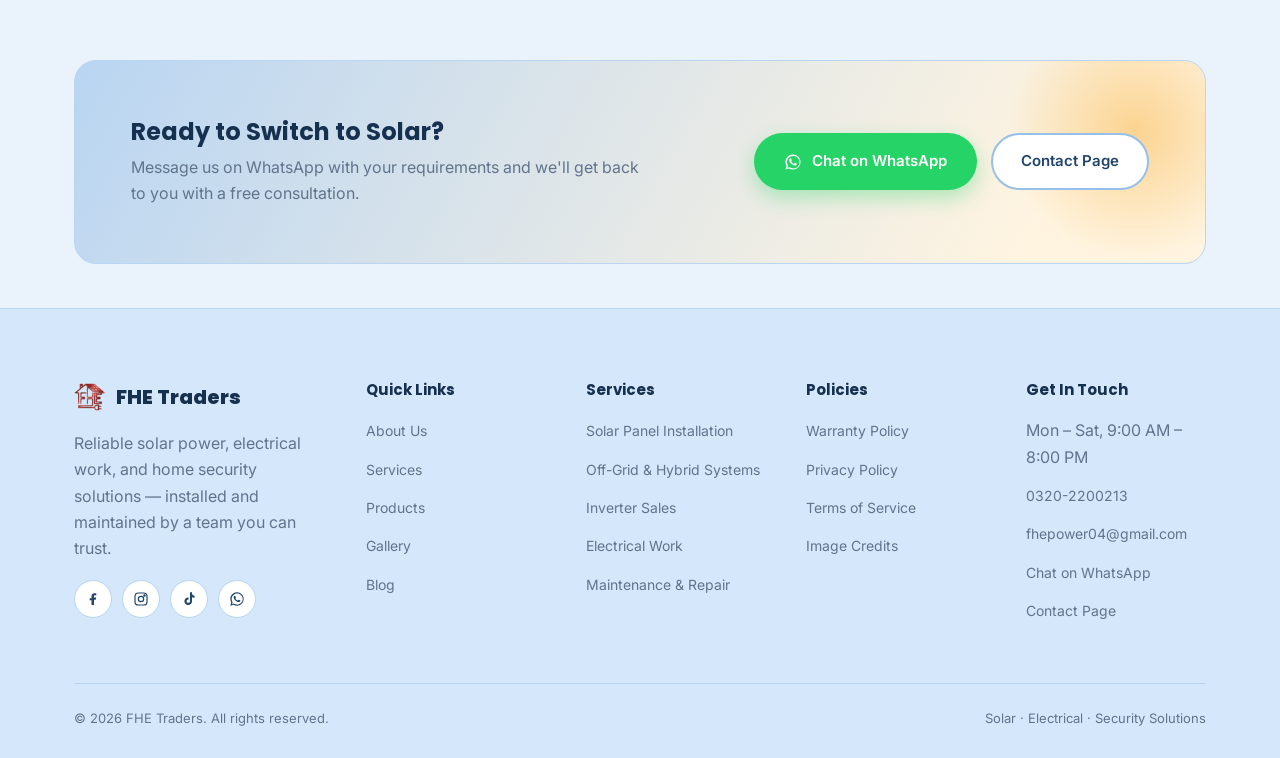
==== commit 93b366a1: "Add GoodWe's low-voltage Lynx Home U at 5.4 and 10.8 kWh Fills the real gaps against the 2.5 / 5 / 1" ====
--- a/index.html
+++ b/index.html
@@ -9,7 +9,7 @@
 <link rel="preconnect" href="https://fonts.googleapis.com">
 <link rel="preconnect" href="https://fonts.gstatic.com" crossorigin>
 <link href="https://fonts.googleapis.com/css2?family=Inter:wght@400;500;600;700&family=Poppins:wght@600;700;800&display=swap" rel="stylesheet">
-<link rel="stylesheet" href="css/style.css?v=20260920-pics">
+<link rel="stylesheet" href="css/style.css?v=20260920-lv">
 <!-- Without JS the intro can never run, so undo the state it starts in. -->
 <noscript><style>
 .brand-intro { display: none; }
@@ -202,7 +202,7 @@
     <div class="container">
       <div class="stat-item">
         <svg width="30" height="30"><use href="#icon-panel"/></svg>
-        <div><div class="stat-num">316+</div><div class="stat-label">Products in catalog</div></div>
+        <div><div class="stat-num">318+</div><div class="stat-label">Products in catalog</div></div>
       </div>
       <div class="stat-item">
         <svg width="30" height="30"><use href="#icon-award"/></svg>
@@ -429,11 +429,11 @@
 
 <a href="#" class="wa-float" data-whatsapp data-msg="Hi FHE Traders, I'd like to enquire." aria-label="Chat on WhatsApp"><svg><use href="#icon-whatsapp"/></svg></a>
 
-<script src="js/products-data.js?v=20260920-pics"></script>
-<script src="js/wishlist.js?v=20260920-pics"></script>
-<script src="js/search.js?v=20260920-pics"></script>
-<script src="js/config.js?v=20260920-pics"></script>
-<script src="js/main.js?v=20260920-pics"></script>
-<script src="js/intro.js?v=20260920-pics"></script>
+<script src="js/products-data.js?v=20260920-lv"></script>
+<script src="js/wishlist.js?v=20260920-lv"></script>
+<script src="js/search.js?v=20260920-lv"></script>
+<script src="js/config.js?v=20260920-lv"></script>
+<script src="js/main.js?v=20260920-lv"></script>
+<script src="js/intro.js?v=20260920-lv"></script>
 </body>
 </html>
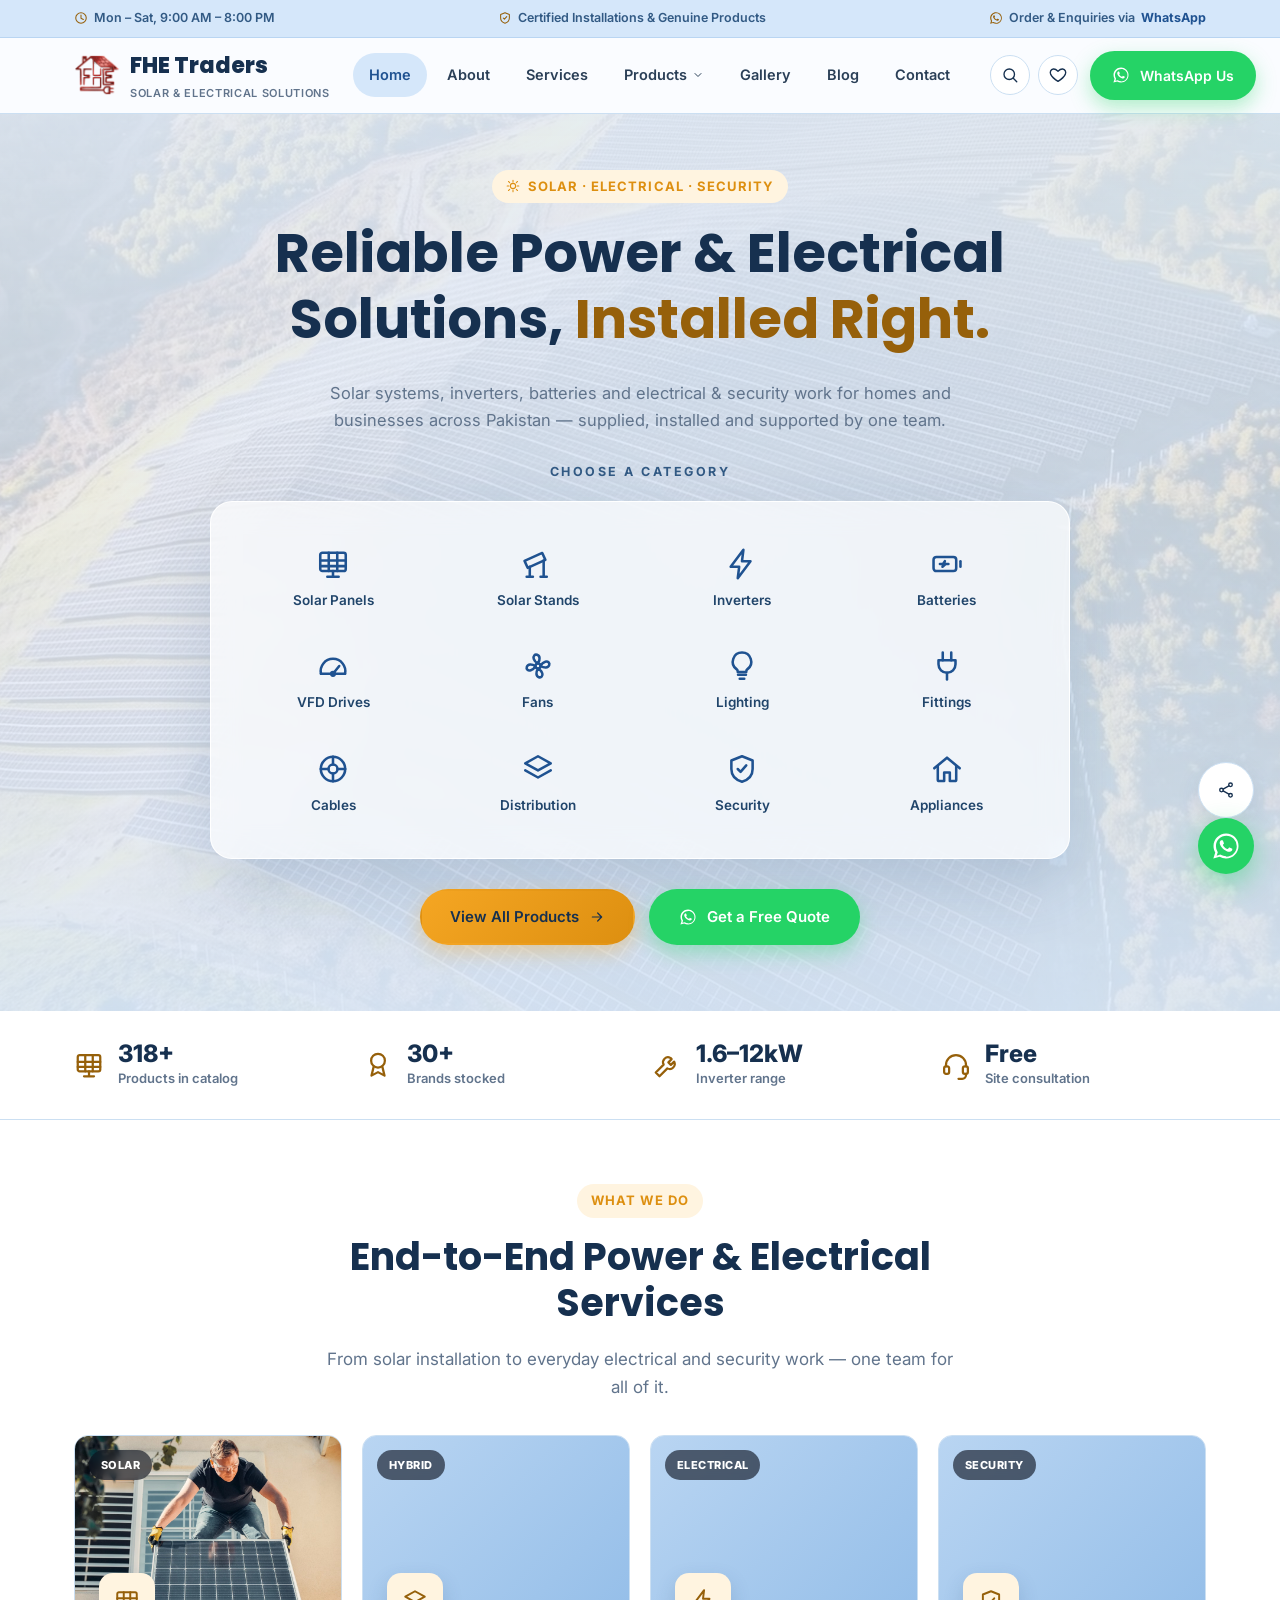
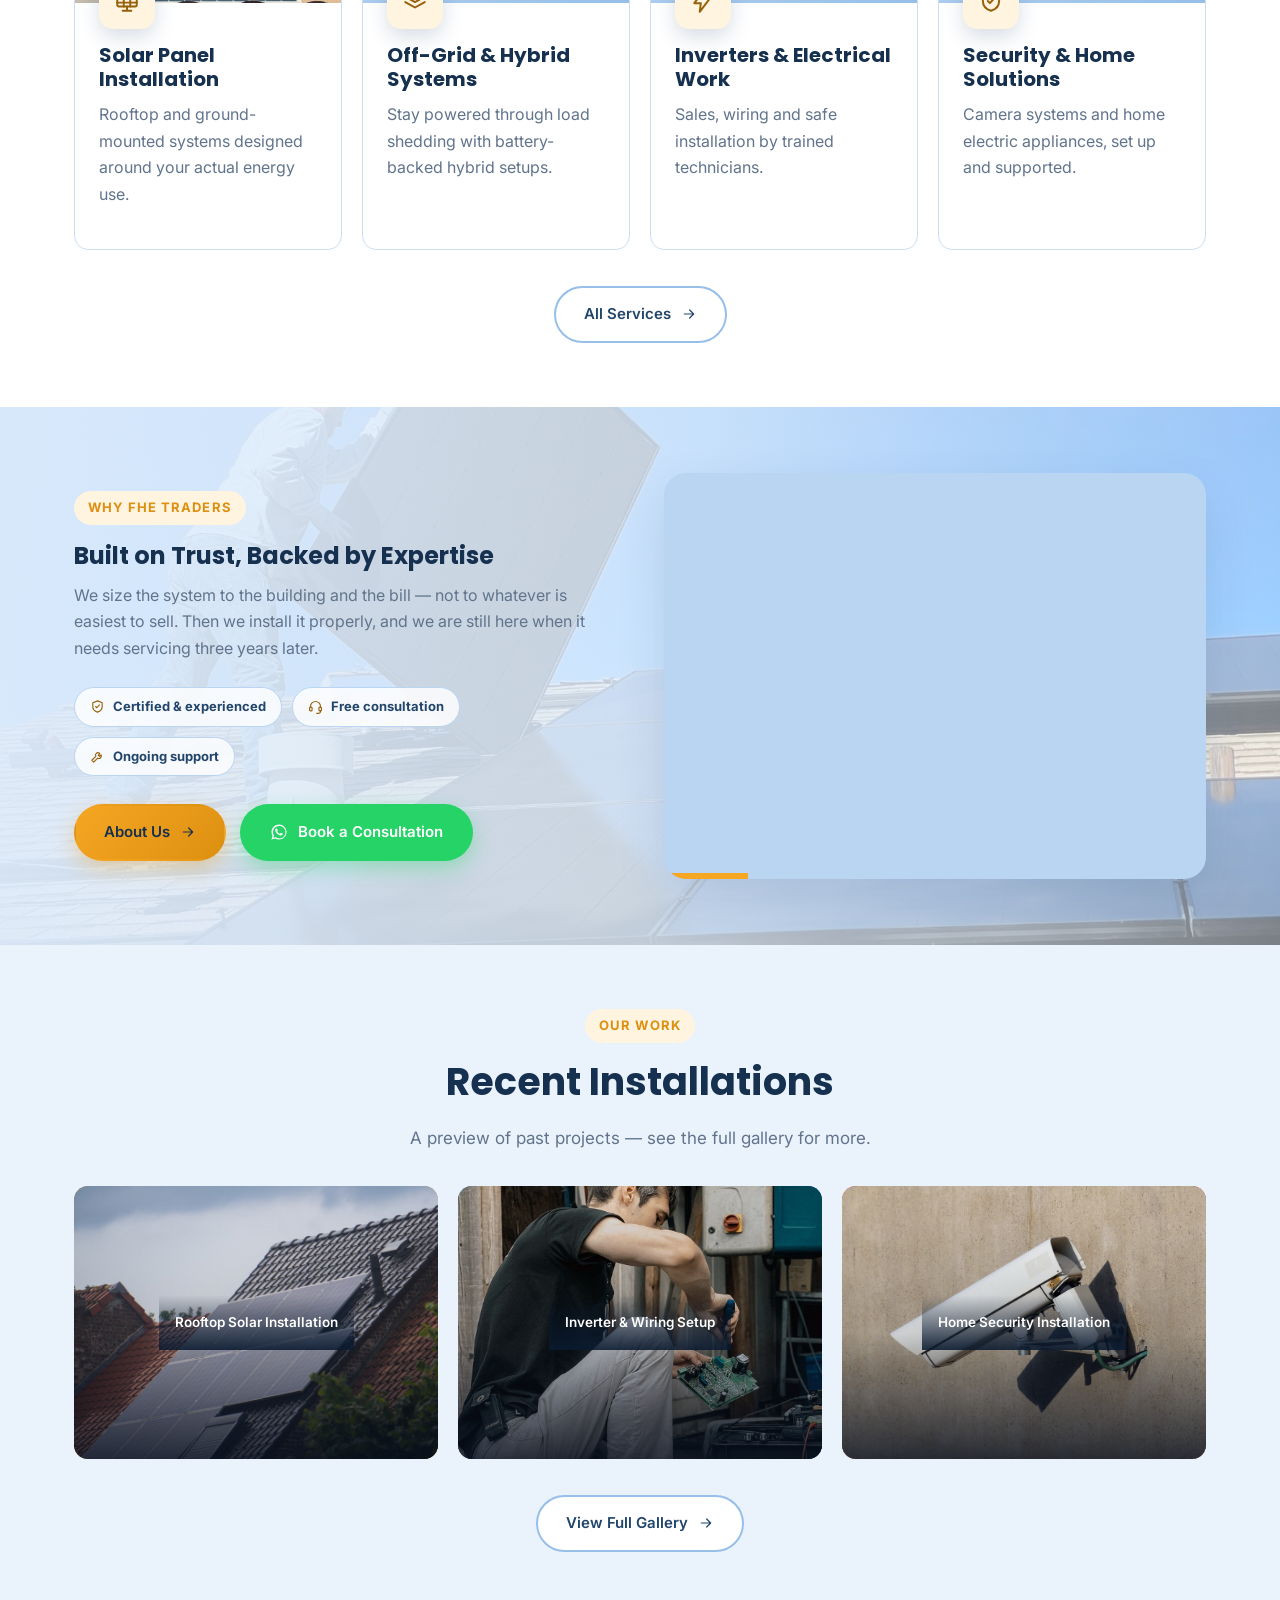
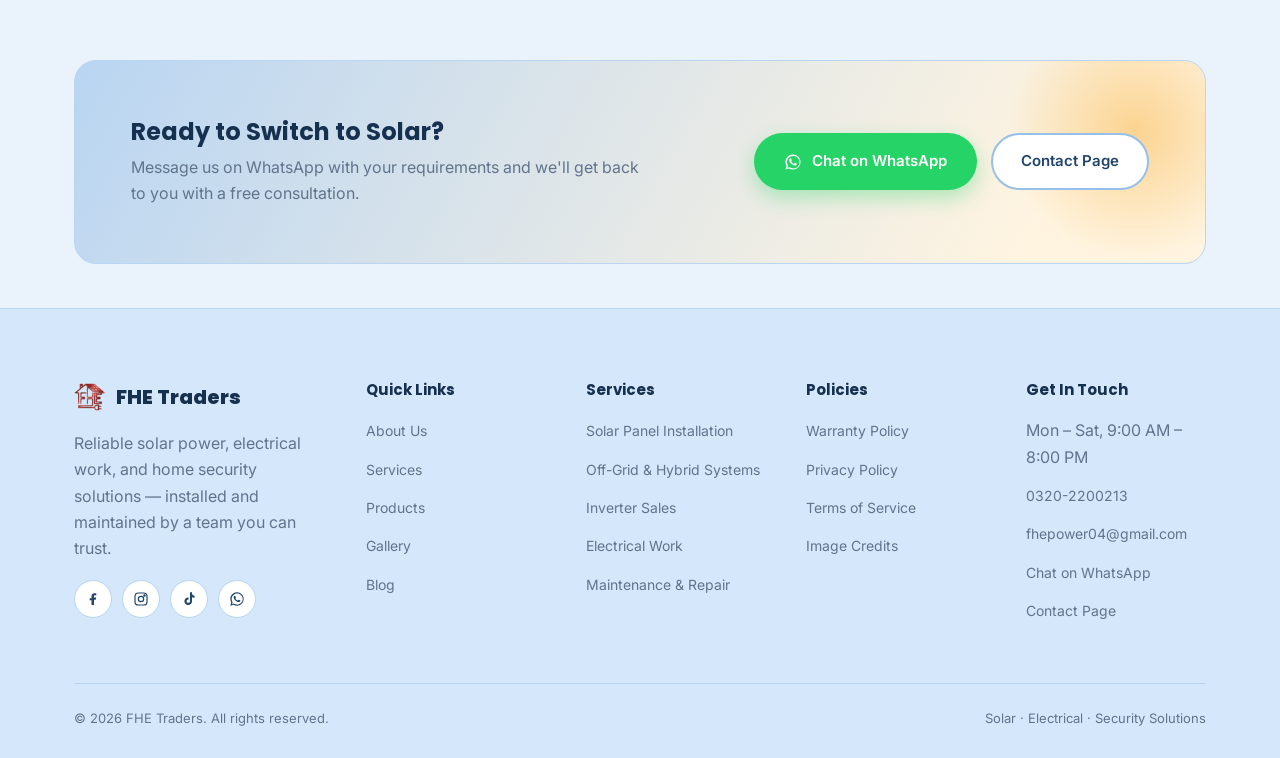
==== commit d5ceec16: "Put real panel angles on the solar cards, and bust the asset cache The slideshow shipped with no sol" ====
--- a/index.html
+++ b/index.html
@@ -9,7 +9,7 @@
 <link rel="preconnect" href="https://fonts.googleapis.com">
 <link rel="preconnect" href="https://fonts.gstatic.com" crossorigin>
 <link href="https://fonts.googleapis.com/css2?family=Inter:wght@400;500;600;700&family=Poppins:wght@600;700;800&display=swap" rel="stylesheet">
-<link rel="stylesheet" href="css/style.css?v=20260920-lv">
+<link rel="stylesheet" href="css/style.css?v=20260920-slides">
 <!-- Without JS the intro can never run, so undo the state it starts in. -->
 <noscript><style>
 .brand-intro { display: none; }
@@ -429,11 +429,11 @@
 
 <a href="#" class="wa-float" data-whatsapp data-msg="Hi FHE Traders, I'd like to enquire." aria-label="Chat on WhatsApp"><svg><use href="#icon-whatsapp"/></svg></a>
 
-<script src="js/products-data.js?v=20260920-lv"></script>
-<script src="js/wishlist.js?v=20260920-lv"></script>
-<script src="js/search.js?v=20260920-lv"></script>
-<script src="js/config.js?v=20260920-lv"></script>
-<script src="js/main.js?v=20260920-lv"></script>
-<script src="js/intro.js?v=20260920-lv"></script>
+<script src="js/products-data.js?v=20260920-slides"></script>
+<script src="js/wishlist.js?v=20260920-slides"></script>
+<script src="js/search.js?v=20260920-slides"></script>
+<script src="js/config.js?v=20260920-slides"></script>
+<script src="js/main.js?v=20260920-slides"></script>
+<script src="js/intro.js?v=20260920-slides"></script>
 </body>
 </html>
--- a/css/style.css
+++ b/css/style.css
@@ -949,6 +949,75 @@
 }
 .product-card:hover .product-thumb img { transform: scale(1.05); }
 
+/* ==========================================================================
+   Card slideshow — products carrying an `images` list in products-data.js
+   show their angles on the grid card itself. The slides are stacked and
+   cross-faded rather than scrolled, so the tile never changes height and the
+   grid does not reflow while a card is cycling. Everything below only ever
+   applies to .has-slides, so single-photo cards are untouched.
+   ========================================================================== */
+.product-thumb.has-slides img.pslide {
+  position: absolute;
+  inset: 0;
+  opacity: 0;
+  transition: opacity 0.5s ease, transform 0.3s ease;
+  pointer-events: none;
+}
+.product-thumb.has-slides img.pslide.is-active { opacity: 1; }
+/* On a single-photo tile the opaque photo sits over the pill and badge and
+   hides them. The slides are mid-fade for half a second at a time, so without
+   this they would flash into view on every step. Hidden here to match what a
+   photo card already looks like. */
+.product-thumb.has-slides .product-category-pill,
+.product-thumb.has-slides .product-badge { display: none; }
+/* A slide whose file 404s is taken out of the rotation entirely. */
+.product-thumb.has-slides img.pslide.slide-failed { display: none; }
+
+.product-dots {
+  position: absolute;
+  left: 0; right: 0; bottom: 10px;
+  z-index: 3;
+  display: flex;
+  justify-content: center;
+  gap: 6px;
+  pointer-events: auto;
+}
+.product-dots button {
+  width: 7px; height: 7px; padding: 0;
+  border: 0; border-radius: 50%;
+  background: rgba(10,16,28,0.28);
+  cursor: pointer;
+  transition: background 0.2s ease, transform 0.2s ease;
+}
+.product-dots button:hover { background: rgba(10,16,28,0.55); }
+.product-dots button.is-active { background: var(--red-600); transform: scale(1.35); }
+.product-dots button:focus-visible { outline: 2px solid var(--amber-500); outline-offset: 2px; }
+
+/* A quiet hint that the tile holds more than one photo, shown until the
+   card is hovered and the cycling takes over as its own signal. */
+.product-thumb.has-slides .slide-count {
+  position: absolute;
+  right: 10px; bottom: 8px;
+  z-index: 3;
+  display: inline-flex;
+  align-items: center;
+  gap: 4px;
+  background: rgba(10,16,28,0.6);
+  color: #fff;
+  font-size: 10.5px;
+  font-weight: 700;
+  padding: 3px 7px;
+  border-radius: 999px;
+  transition: opacity 0.2s ease;
+}
+.product-card:hover .product-thumb.has-slides .slide-count { opacity: 0; }
+
+/* Motion is the whole point of the effect, so when it is not wanted the
+   slides stop cycling and the dots become the only way through them. */
+@media (prefers-reduced-motion: reduce) {
+  .product-thumb.has-slides img.pslide { transition: none; }
+}
+
 /* Photo tiles get a white plate, so the category gradient reads only as a thin
    frame — keeps the shelf colour-coding without tinting the product itself. */
 .product-thumb.has-photo { background: #ffffff !important; padding: 0; }
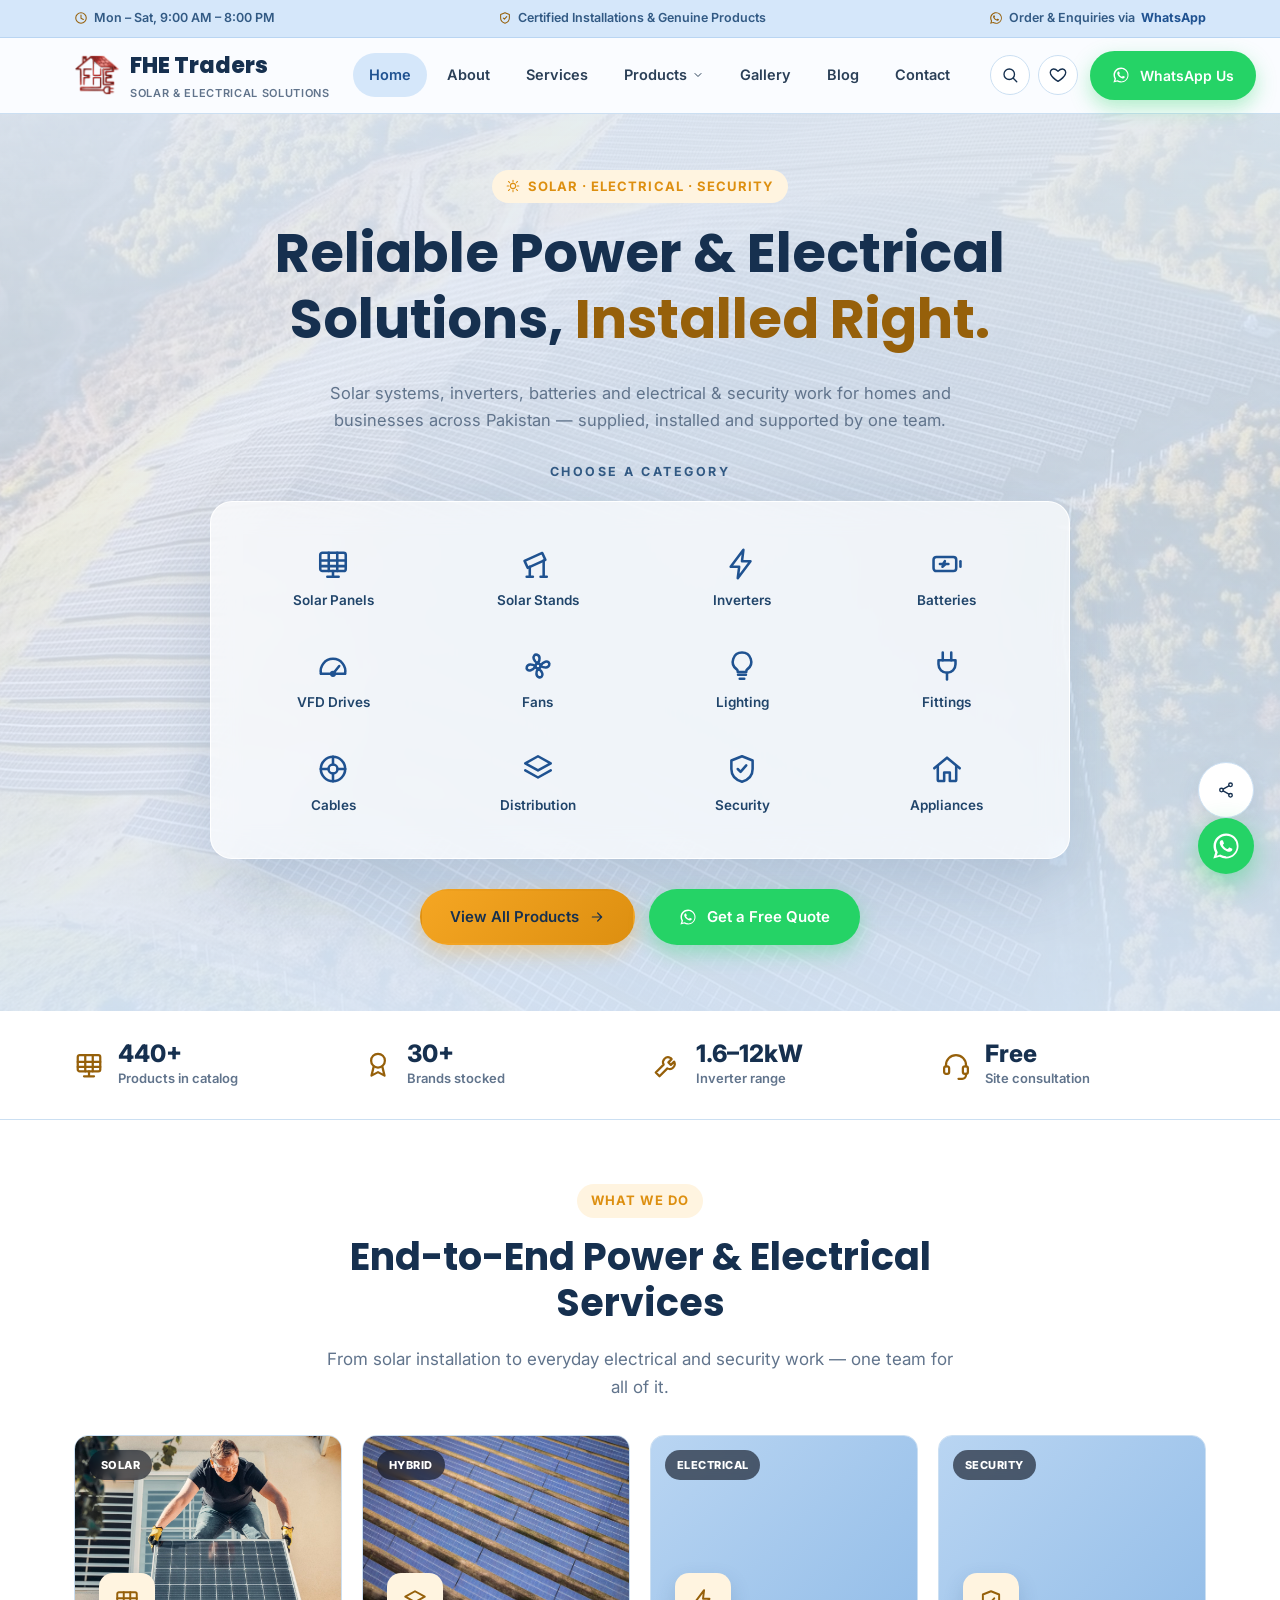
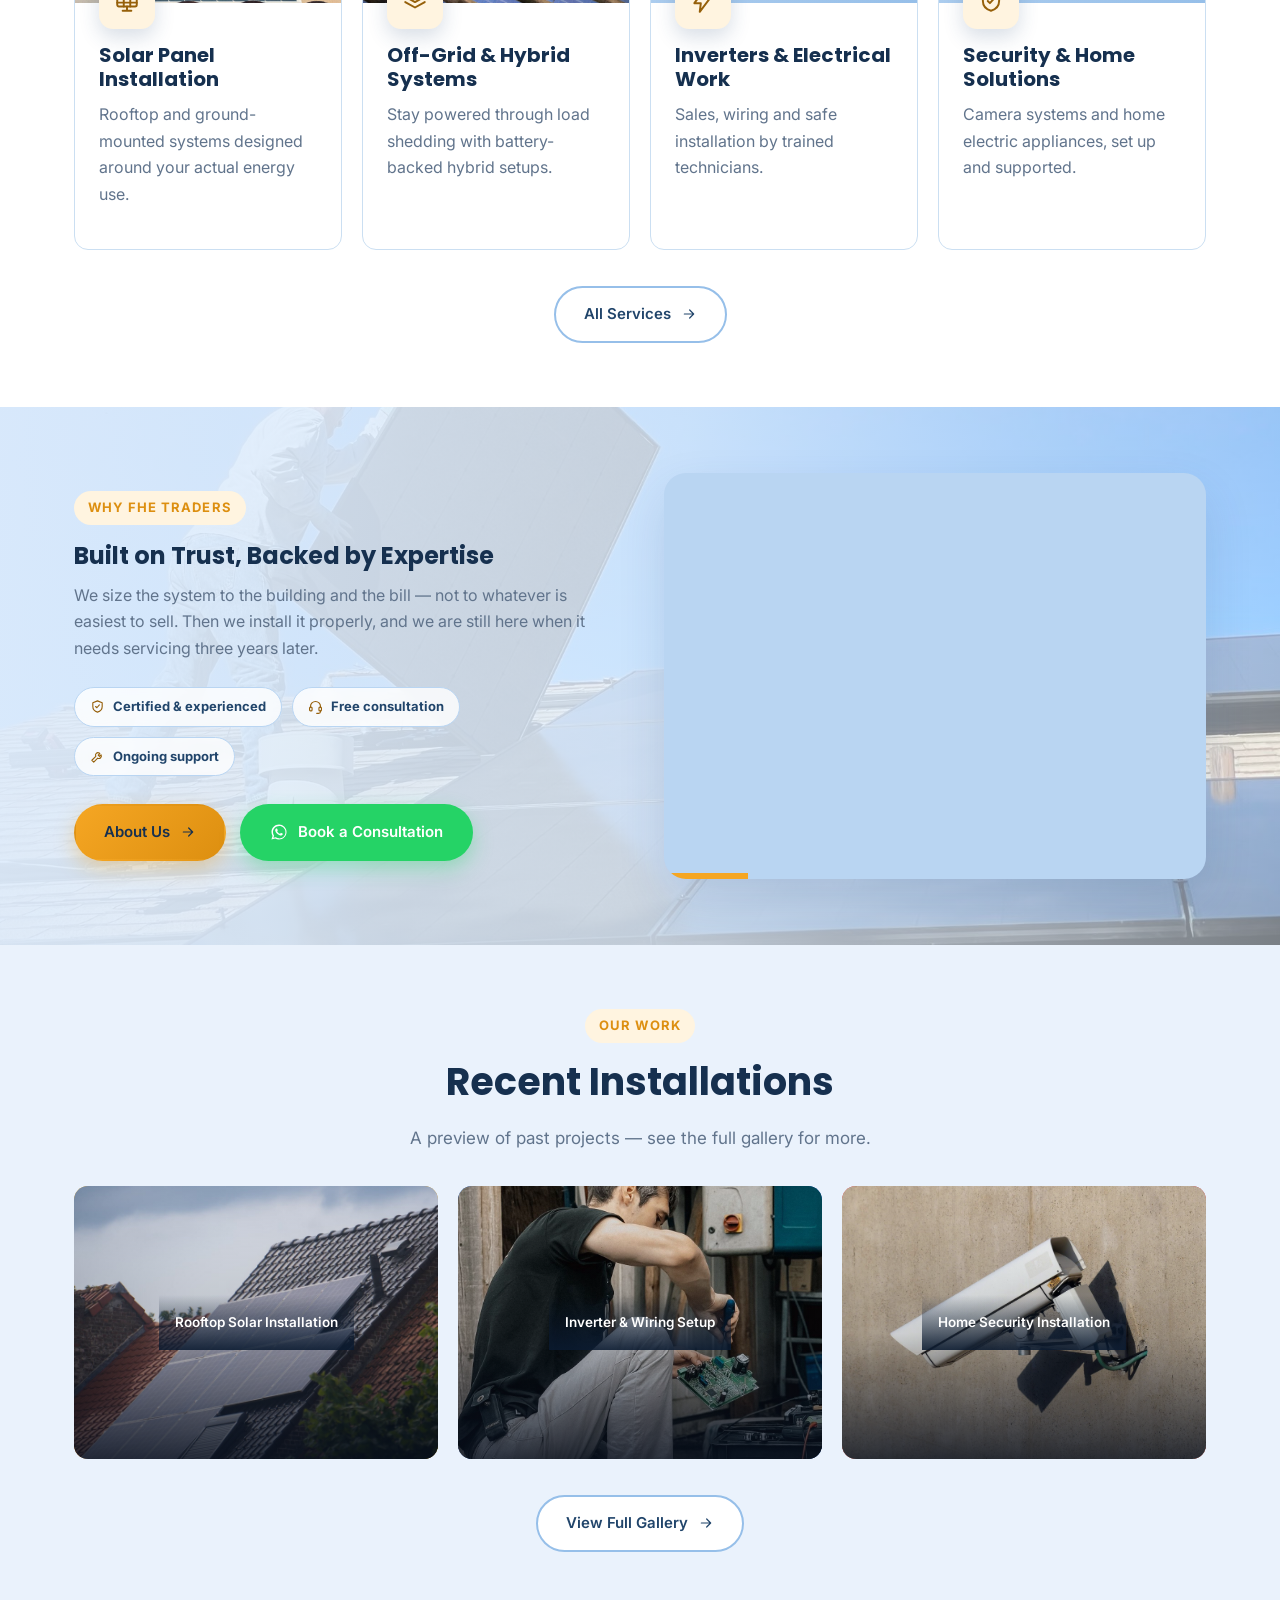
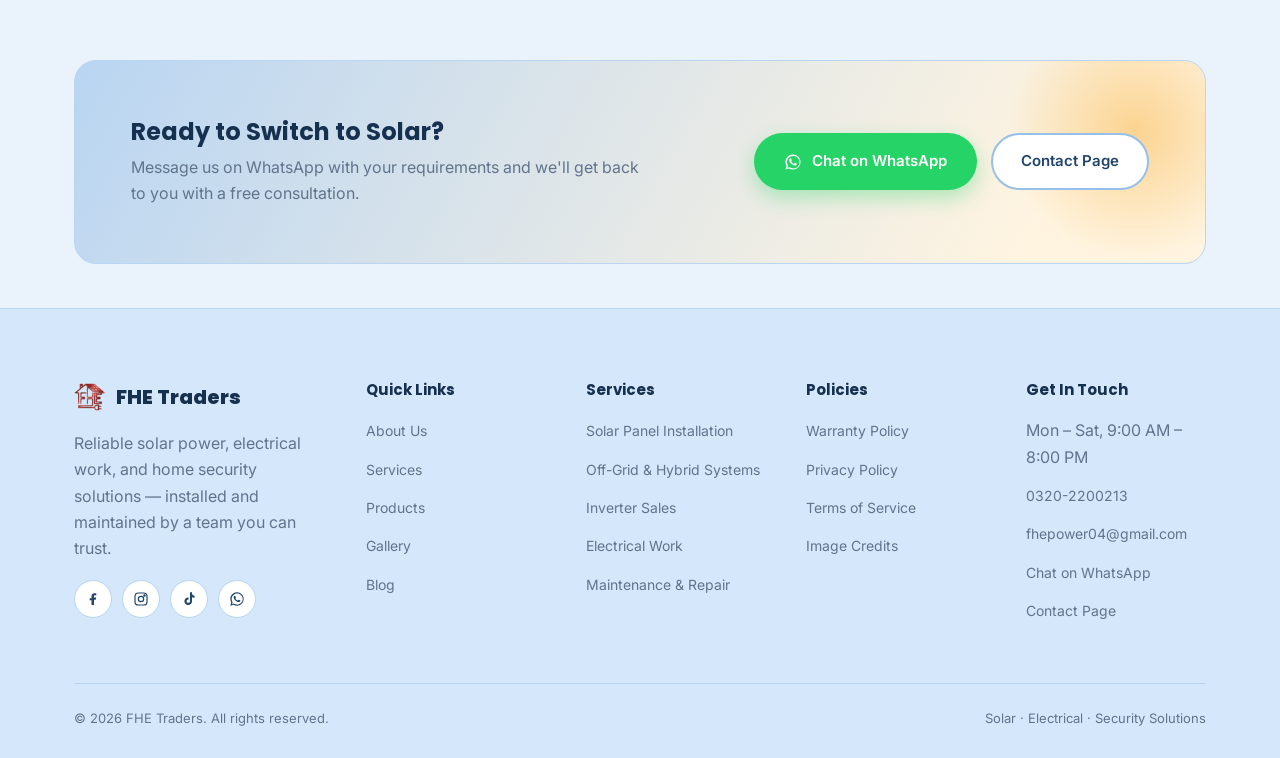
==== commit fa475943: "Give every brand its own cards, and a real photo on each one Fans and lighting were still one card s" ====
--- a/index.html
+++ b/index.html
@@ -9,7 +9,7 @@
 <link rel="preconnect" href="https://fonts.googleapis.com">
 <link rel="preconnect" href="https://fonts.gstatic.com" crossorigin>
 <link href="https://fonts.googleapis.com/css2?family=Inter:wght@400;500;600;700&family=Poppins:wght@600;700;800&display=swap" rel="stylesheet">
-<link rel="stylesheet" href="css/style.css?v=20260920-slides">
+<link rel="stylesheet" href="css/style.css?v=20260926-photos">
 <!-- Without JS the intro can never run, so undo the state it starts in. -->
 <noscript><style>
 .brand-intro { display: none; }
@@ -54,7 +54,6 @@
   <symbol id="icon-headset" viewBox="0 0 24 24" fill="none" stroke="currentColor" stroke-width="1.8" stroke-linecap="round" stroke-linejoin="round"><path d="M4 13v-1a8 8 0 0 1 16 0v1"/><rect x="2.5" y="13" width="4" height="6" rx="1.5"/><rect x="17.5" y="13" width="4" height="6" rx="1.5"/><path d="M20 19v1a3 3 0 0 1-3 3h-3"/></symbol>
   <symbol id="icon-layers" viewBox="0 0 24 24" fill="none" stroke="currentColor" stroke-width="1.8" stroke-linecap="round" stroke-linejoin="round"><path d="m12 3 9 5-9 5-9-5 9-5Z"/><path d="m3 13 9 5 9-5"/></symbol>
   <symbol id="icon-clock" viewBox="0 0 24 24" fill="none" stroke="currentColor" stroke-width="1.8" stroke-linecap="round" stroke-linejoin="round"><circle cx="12" cy="12" r="9"/><path d="M12 7v5.5l4 2"/></symbol>
-  <symbol id="icon-pin" viewBox="0 0 24 24" fill="none" stroke="currentColor" stroke-width="1.8" stroke-linecap="round" stroke-linejoin="round"><path d="M12 21s7-6.5 7-11.5A7 7 0 0 0 5 9.5C5 14.5 12 21 12 21Z"/><circle cx="12" cy="9.5" r="2.4"/></symbol>
   <symbol id="icon-phone" viewBox="0 0 24 24" fill="none" stroke="currentColor" stroke-width="1.8" stroke-linecap="round" stroke-linejoin="round"><path d="M6 3h3l1.5 5-2.3 1.7a12.5 12.5 0 0 0 6.1 6.1L16 13.5l5 1.5v3a2 2 0 0 1-2.2 2A17 17 0 0 1 4 5.2 2 2 0 0 1 6 3Z"/></symbol>
   <symbol id="icon-mail" viewBox="0 0 24 24" fill="none" stroke="currentColor" stroke-width="1.8" stroke-linecap="round" stroke-linejoin="round"><rect x="2.5" y="5" width="19" height="14" rx="2"/><path d="m3 6.5 9 6.5 9-6.5"/></symbol>
   <symbol id="icon-whatsapp" viewBox="0 0 32 32" fill="currentColor"><path d="M16.02 2.67C8.65 2.67 2.67 8.65 2.67 16.02c0 2.5.68 4.85 1.86 6.87L2.5 29.33l6.6-1.98a13.3 13.3 0 0 0 6.92 1.9h.01c7.37 0 13.35-5.98 13.35-13.35 0-3.57-1.39-6.92-3.91-9.44a13.26 13.26 0 0 0-9.45-3.79Zm0 24.3h-.01a11.06 11.06 0 0 1-5.64-1.55l-.4-.24-3.92 1.18 1.19-3.82-.26-.4a11.06 11.06 0 0 1-1.7-5.92c0-6.12 4.98-11.1 11.11-11.1 2.97 0 5.76 1.16 7.85 3.26a11.02 11.02 0 0 1 3.25 7.85c0 6.13-4.98 11.11-11.1 11.11h.01v.01Zm6.08-8.32c-.33-.17-1.97-.97-2.28-1.08-.31-.11-.53-.17-.75.17-.22.33-.86 1.08-1.05 1.3-.19.22-.39.25-.72.08-.33-.17-1.4-.52-2.66-1.65-.98-.88-1.65-1.96-1.84-2.29-.19-.33-.02-.5.15-.67.15-.15.33-.39.5-.58.17-.19.22-.33.33-.55.11-.22.06-.42-.03-.58-.08-.17-.75-1.81-1.03-2.48-.27-.65-.55-.56-.75-.57h-.64c-.22 0-.58.08-.88.42-.3.33-1.16 1.13-1.16 2.76 0 1.63 1.19 3.2 1.36 3.42.17.22 2.34 3.57 5.67 5.01.79.34 1.41.55 1.89.7.79.25 1.51.21 2.08.13.63-.09 1.97-.8 2.24-1.58.28-.77.28-1.44.19-1.58-.08-.14-.3-.22-.63-.39Z"/></symbol>
@@ -64,9 +63,6 @@
   <symbol id="icon-arrow-right" viewBox="0 0 24 24" fill="none" stroke="currentColor" stroke-width="1.8" stroke-linecap="round" stroke-linejoin="round"><path d="M5 12h14M13 6l6 6-6 6"/></symbol>
   <symbol id="icon-check" viewBox="0 0 24 24" fill="none" stroke="currentColor" stroke-width="2" stroke-linecap="round" stroke-linejoin="round"><path d="M20 6 9 17l-5-5"/></symbol>
   <symbol id="icon-image" viewBox="0 0 24 24" fill="none" stroke="currentColor" stroke-width="1.8" stroke-linecap="round" stroke-linejoin="round"><rect x="3" y="4" width="18" height="16" rx="2"/><circle cx="8.5" cy="9.5" r="1.7"/><path d="m21 16-5.5-5.5L4 21"/></symbol>
-  <symbol id="icon-menu-book" viewBox="0 0 24 24" fill="none" stroke="currentColor" stroke-width="1.8" stroke-linecap="round" stroke-linejoin="round"><path d="M4 5.5A2.5 2.5 0 0 1 6.5 3H20v15.5H6.5A2.5 2.5 0 0 0 4 21V5.5Z"/><path d="M4 18.5A2.5 2.5 0 0 1 6.5 16H20"/></symbol>
-  <symbol id="icon-target" viewBox="0 0 24 24" fill="none" stroke="currentColor" stroke-width="1.8" stroke-linecap="round" stroke-linejoin="round"><circle cx="12" cy="12" r="8.5"/><circle cx="12" cy="12" r="4.5"/><circle cx="12" cy="12" r="0.8" fill="currentColor"/></symbol>
-  <symbol id="icon-eye" viewBox="0 0 24 24" fill="none" stroke="currentColor" stroke-width="1.8" stroke-linecap="round" stroke-linejoin="round"><path d="M2.5 12S6 5.5 12 5.5 21.5 12 21.5 12 18 18.5 12 18.5 2.5 12 2.5 12Z"/><circle cx="12" cy="12" r="3"/></symbol>
   <symbol id="icon-award" viewBox="0 0 24 24" fill="none" stroke="currentColor" stroke-width="1.8" stroke-linecap="round" stroke-linejoin="round"><circle cx="12" cy="8.5" r="5.5"/><path d="m8.5 13.5-1.7 7 5.2-2.8 5.2 2.8-1.7-7"/></symbol>
   <symbol id="icon-tool-alt" viewBox="0 0 24 24" fill="none" stroke="currentColor" stroke-width="1.8" stroke-linecap="round" stroke-linejoin="round"><path d="M11 4a3 3 0 0 1 3.9 2.9c0 .4-.07.77-.2 1.1l6 6a2.1 2.1 0 0 1-3 3l-6-6a3 3 0 0 1-4-3.6L9.5 9.2 7.3 7 8 4.3 10 4Z"/></symbol>
   <symbol id="icon-search" viewBox="0 0 24 24" fill="none" stroke="currentColor" stroke-width="1.8" stroke-linecap="round" stroke-linejoin="round"><circle cx="11" cy="11" r="7"/><path d="m21 21-4.3-4.3"/></symbol>
@@ -74,7 +70,6 @@
   <symbol id="icon-chevron-down" viewBox="0 0 24 24" fill="none" stroke="currentColor" stroke-width="2" stroke-linecap="round" stroke-linejoin="round"><path d="m6 9 6 6 6-6"/></symbol>
   <symbol id="icon-x" viewBox="0 0 24 24" fill="none" stroke="currentColor" stroke-width="2" stroke-linecap="round" stroke-linejoin="round"><path d="M18 6 6 18M6 6l12 12"/></symbol>
   <symbol id="icon-arrow-up" viewBox="0 0 24 24" fill="none" stroke="currentColor" stroke-width="2" stroke-linecap="round" stroke-linejoin="round"><path d="M12 19V5M6 11l6-6 6 6"/></symbol>
-  <symbol id="icon-star" viewBox="0 0 24 24" fill="none" stroke="currentColor" stroke-width="1.8" stroke-linecap="round" stroke-linejoin="round"><path d="m12 3 2.6 5.9 6.4.6-4.8 4.3 1.4 6.3L12 16.9 6.4 20.1l1.4-6.3-4.8-4.3 6.4-.6L12 3Z"/></symbol>
   <symbol id="icon-plug" viewBox="0 0 24 24" fill="none" stroke="currentColor" stroke-width="1.8" stroke-linecap="round" stroke-linejoin="round"><path d="M9 2.5v5.5M15 2.5v5.5"/><path d="M6 8h12v2.8a6 6 0 0 1-12 0V8Z"/><path d="M12 16.8V21.5"/></symbol>
   <symbol id="icon-stand" viewBox="0 0 24 24" fill="none" stroke="currentColor" stroke-width="1.8" stroke-linecap="round" stroke-linejoin="round"><path d="M2.5 9.8 15 4.2l2.2 4.9L4.7 14.7 2.5 9.8Z"/><path d="M6.2 14V21M16 9.6V21M4 21h4.4M13.8 21h4.4"/></symbol>
   <symbol id="icon-gauge" viewBox="0 0 24 24" fill="none" stroke="currentColor" stroke-width="1.8" stroke-linecap="round" stroke-linejoin="round"><path d="M3.5 17.5a8.7 8.7 0 1 1 17 0"/><path d="M12 17.5 16.4 12"/><circle cx="12" cy="17.5" r="1.3"/><path d="M3.5 17.5h17"/></symbol>
@@ -202,7 +197,7 @@
     <div class="container">
       <div class="stat-item">
         <svg width="30" height="30"><use href="#icon-panel"/></svg>
-        <div><div class="stat-num">318+</div><div class="stat-label">Products in catalog</div></div>
+        <div><div class="stat-num">440+</div><div class="stat-label">Products in catalog</div></div>
       </div>
       <div class="stat-item">
         <svg width="30" height="30"><use href="#icon-award"/></svg>
@@ -429,11 +424,11 @@
 
 <a href="#" class="wa-float" data-whatsapp data-msg="Hi FHE Traders, I'd like to enquire." aria-label="Chat on WhatsApp"><svg><use href="#icon-whatsapp"/></svg></a>
 
-<script src="js/products-data.js?v=20260920-slides"></script>
-<script src="js/wishlist.js?v=20260920-slides"></script>
-<script src="js/search.js?v=20260920-slides"></script>
-<script src="js/config.js?v=20260920-slides"></script>
-<script src="js/main.js?v=20260920-slides"></script>
-<script src="js/intro.js?v=20260920-slides"></script>
+<script src="js/products-data.js?v=20260926-photos"></script>
+<script src="js/wishlist.js?v=20260926-photos"></script>
+<script src="js/search.js?v=20260926-photos"></script>
+<script src="js/config.js?v=20260926-photos"></script>
+<script src="js/main.js?v=20260926-photos"></script>
+<script src="js/intro.js?v=20260926-photos"></script>
 </body>
 </html>
--- a/css/style.css
+++ b/css/style.css
@@ -286,7 +286,6 @@
   position: absolute;
   top: calc(100% + 10px);
   left: 50%;
-  transform: translateX(-50%);
   background: var(--surface);
   border: 1px solid var(--border);
   border-radius: var(--radius-md);
@@ -483,7 +482,6 @@
   margin-bottom: 20px;
 }
 .icon-badge.navy { background: var(--sky-100); color: var(--sky-700); }
-.icon-badge.green { background: rgba(22,163,74,0.12); color: var(--green-600); }
 
 .feature-card h3 { font-size: 19px; margin-bottom: 8px; }
 .feature-card p { font-size: 14.5px; margin-bottom: 0; }
@@ -520,7 +518,6 @@
 .filter-bar .filter-btn { flex: 0 0 auto; white-space: nowrap; }
 .filter-btn {
   padding: 7px 12px;
-  font-size: 13px;
   border-radius: 999px;
   border: 1.5px solid var(--border);
   background: var(--surface);
@@ -574,18 +571,12 @@
 .gallery-item[data-category="security"] { background: linear-gradient(135deg, var(--cat-security-1), var(--cat-security-2)); }
 .product-card[data-category="appliances"] .product-thumb,
 .gallery-item[data-category="appliances"] { background: linear-gradient(135deg, var(--cat-appliances-1), var(--cat-appliances-2)); }
-.product-card[data-category="fittings"] .product-thumb,
-.gallery-item[data-category="fittings"] { background: linear-gradient(135deg, var(--cat-fittings-1), var(--cat-fittings-2)); }
-.product-card[data-category="solar-stands"] .product-thumb,
-.gallery-item[data-category="solar-stands"] { background: linear-gradient(135deg, var(--cat-stands-1), var(--cat-stands-2)); }
-.product-card[data-category="vfd"] .product-thumb,
-.gallery-item[data-category="vfd"] { background: linear-gradient(135deg, var(--cat-vfd-1), var(--cat-vfd-2)); }
-.product-card[data-category="fans"] .product-thumb,
-.gallery-item[data-category="fans"] { background: linear-gradient(135deg, var(--cat-fans-1), var(--cat-fans-2)); }
-.product-card[data-category="wiring"] .product-thumb,
-.gallery-item[data-category="wiring"] { background: linear-gradient(135deg, var(--cat-wiring-1), var(--cat-wiring-2)); }
-.product-card[data-category="lighting"] .product-thumb,
-.gallery-item[data-category="lighting"] { background: linear-gradient(135deg, var(--cat-lighting-1), var(--cat-lighting-2)); }
+.product-card[data-category="fittings"] .product-thumb { background: linear-gradient(135deg, var(--cat-fittings-1), var(--cat-fittings-2)); }
+.product-card[data-category="solar-stands"] .product-thumb { background: linear-gradient(135deg, var(--cat-stands-1), var(--cat-stands-2)); }
+.product-card[data-category="vfd"] .product-thumb { background: linear-gradient(135deg, var(--cat-vfd-1), var(--cat-vfd-2)); }
+.product-card[data-category="fans"] .product-thumb { background: linear-gradient(135deg, var(--cat-fans-1), var(--cat-fans-2)); }
+.product-card[data-category="wiring"] .product-thumb { background: linear-gradient(135deg, var(--cat-wiring-1), var(--cat-wiring-2)); }
+.product-card[data-category="lighting"] .product-thumb { background: linear-gradient(135deg, var(--cat-lighting-1), var(--cat-lighting-2)); }
 
 .product-category-pill {
   position: absolute;
@@ -630,7 +621,7 @@
 .product-body > p:not(.product-model-hint) { flex-grow: 1; margin-bottom: 10px; }
 .product-actions { display: flex; gap: 8px; margin-top: 0; }
 .product-actions .btn { flex: 1; margin-top: 0; }
-/* Still needed for cards whose button is a direct child (home page, related). */
+/* Still needed for cards whose button is a direct child (related, recent, saved). */
 .product-body > .btn { margin-top: auto; }
 
 /* ---------- Gallery ---------- */
@@ -683,6 +674,8 @@
 }
 .lightbox-inner h3 { color: var(--ink-900); }
 .lightbox-inner svg { width: 120px; height: 120px; margin: 0 auto 20px; color: var(--amber-500); }
+.lightbox-inner img { display: block; width: 100%; max-height: 60vh; object-fit: contain; border-radius: var(--radius-md); margin: 0 0 20px; }
+.lightbox-inner img[hidden] { display: none; }
 .lightbox-close {
   position: absolute;
   top: 18px; right: 18px;
@@ -802,8 +795,7 @@
   color: var(--ink-800);
 }
 .footer-social a:hover { background: var(--amber-500); color: var(--ink-900); border-color: var(--amber-500); }
-/* Same row of icons on the contact card — it is navy like the footer, so the
-   only change is centring it under the WhatsApp button. */
+/* Same row of icons on the contact card, centred under the WhatsApp button. */
 .contact-social { justify-content: center; margin-top: 20px; }
 .footer-bottom {
   border-top: 1px solid var(--sky-200);
@@ -927,7 +919,6 @@
   .gallery-grid { grid-template-columns: 1fr; }
   .cta-banner { flex-direction: column; text-align: center; padding: 40px 28px; }
   .cta-actions { justify-content: center; }
-  .section { padding: 64px 0; }
   .form-card, .contact-info-card { padding: 28px; }
 }
 
@@ -1035,7 +1026,6 @@
    ========================================================================== */
 .pdp-models { margin: 22px 0 6px; }
 .pdp-models h3 {
-  font-family: var(--font-head, inherit);
   font-size: 14px;
   font-weight: 800;
   text-transform: uppercase;
@@ -1056,10 +1046,10 @@
   cursor: pointer;
   transition: background 0.15s ease, border-color 0.15s ease, color 0.15s ease, transform 0.15s ease;
 }
-.pdp-model-chip:hover { border-color: var(--amber-500, #f5a623); transform: translateY(-1px); }
+.pdp-model-chip:hover { border-color: var(--amber-500); transform: translateY(-1px); }
 .pdp-model-chip.selected {
-  background: var(--sky-600, #3c7bbf);
-  border-color: var(--sky-600, #3c7bbf);
+  background: var(--sky-600);
+  border-color: var(--sky-600);
   color: #fff;
 }
 .pdp-model-note {
@@ -1069,7 +1059,7 @@
   line-height: 1.55;
 }
 
-/* Brands stocked, shown on type-level cards (fans, lighting, cables) */
+/* Brand tag under the product title */
 .pdp-brands { display: flex; flex-wrap: wrap; gap: 8px; margin: 14px 0 0; }
 .pdp-brand-tag {
   font-size: 12.5px;
@@ -1163,7 +1153,7 @@
 }
 .stat-item { display: flex; align-items: center; gap: 14px; }
 .stat-item svg { color: var(--amber-700); flex-shrink: 0; }
-.stat-num { font-family: var(--font-head, inherit); font-size: 24px; font-weight: 800; color: var(--ink-900); line-height: 1.1; }
+.stat-num { font-size: 24px; font-weight: 800; color: var(--ink-900); line-height: 1.1; }
 .stat-label { font-size: 13px; color: var(--text-muted); font-weight: 600; }
 
 /* --- Photo tiles (gallery + recent installs) ----------------------------- */
@@ -1303,28 +1293,6 @@
   .stat-num { font-size: 19px; }
   .stat-label { font-size: 11.5px; line-height: 1.35; }
 }
-
-/* ---------- Category heading badge showing a real product photo ----------
-   Replaces the flat line icon on the home page category blocks. A cropped
-   photo of something we actually stock reads as a real shop, not clip-art. */
-.icon-badge.photo {
-  background: var(--bg);
-  border: 1px solid var(--border);
-  overflow: hidden;
-  padding: 0;
-  flex-shrink: 0;
-}
-.icon-badge.photo img {
-  width: 100%;
-  height: 100%;
-  object-fit: contain;
-  padding: 5px;
-  background: #fff;
-  display: block;
-}
-/* If the photo is missing, the icon underneath shows through instead. */
-.icon-badge.photo img.img-failed { display: none; }
-.icon-badge.photo:has(img:not(.img-failed)) > svg { display: none; }
 
 /* ==========================================================================
    PAGE-HERO SLIDESHOW
@@ -1432,7 +1400,7 @@
   .product-body p { font-size: 12.5px; }
   .product-model-hint { font-size: 11.5px; }
 
-  /* Products (.grid-4) stay two-up — compact cards, and 69 of them. But the
+  /* Products (.grid-4) stay two-up — compact cards, and hundreds of them. But the
      service/feature cards (.grid-3) carry a photo, a heading and a paragraph
      each, which truncates badly at ~160px. Those go full width. */
   .grid-3 { grid-template-columns: 1fr; }
@@ -1449,7 +1417,7 @@
 
 @media (max-width: 340px) {
   /* Only the very narrowest phones drop to one column. 360px and 390px keep
-     two, which is the norm for a catalog this size — 69 products in a single
+     two, which is the norm for a catalog this size — hundreds of products in a single
      column is a punishing scroll. */
   .grid-3, .grid-4 { grid-template-columns: 1fr; }
   .logo { font-size: 16px; }
@@ -1844,6 +1812,14 @@
 }
 .card-warranty svg { flex-shrink: 0; }
 
+.pdp-photo-note {
+  margin: 12px 0 0;
+  font-size: 12.5px;
+  line-height: 1.5;
+  color: var(--text-muted);
+}
+.pdp-photo-note[hidden] { display: none; }
+
 .pdp-warranty {
   display: flex;
   align-items: flex-start;
